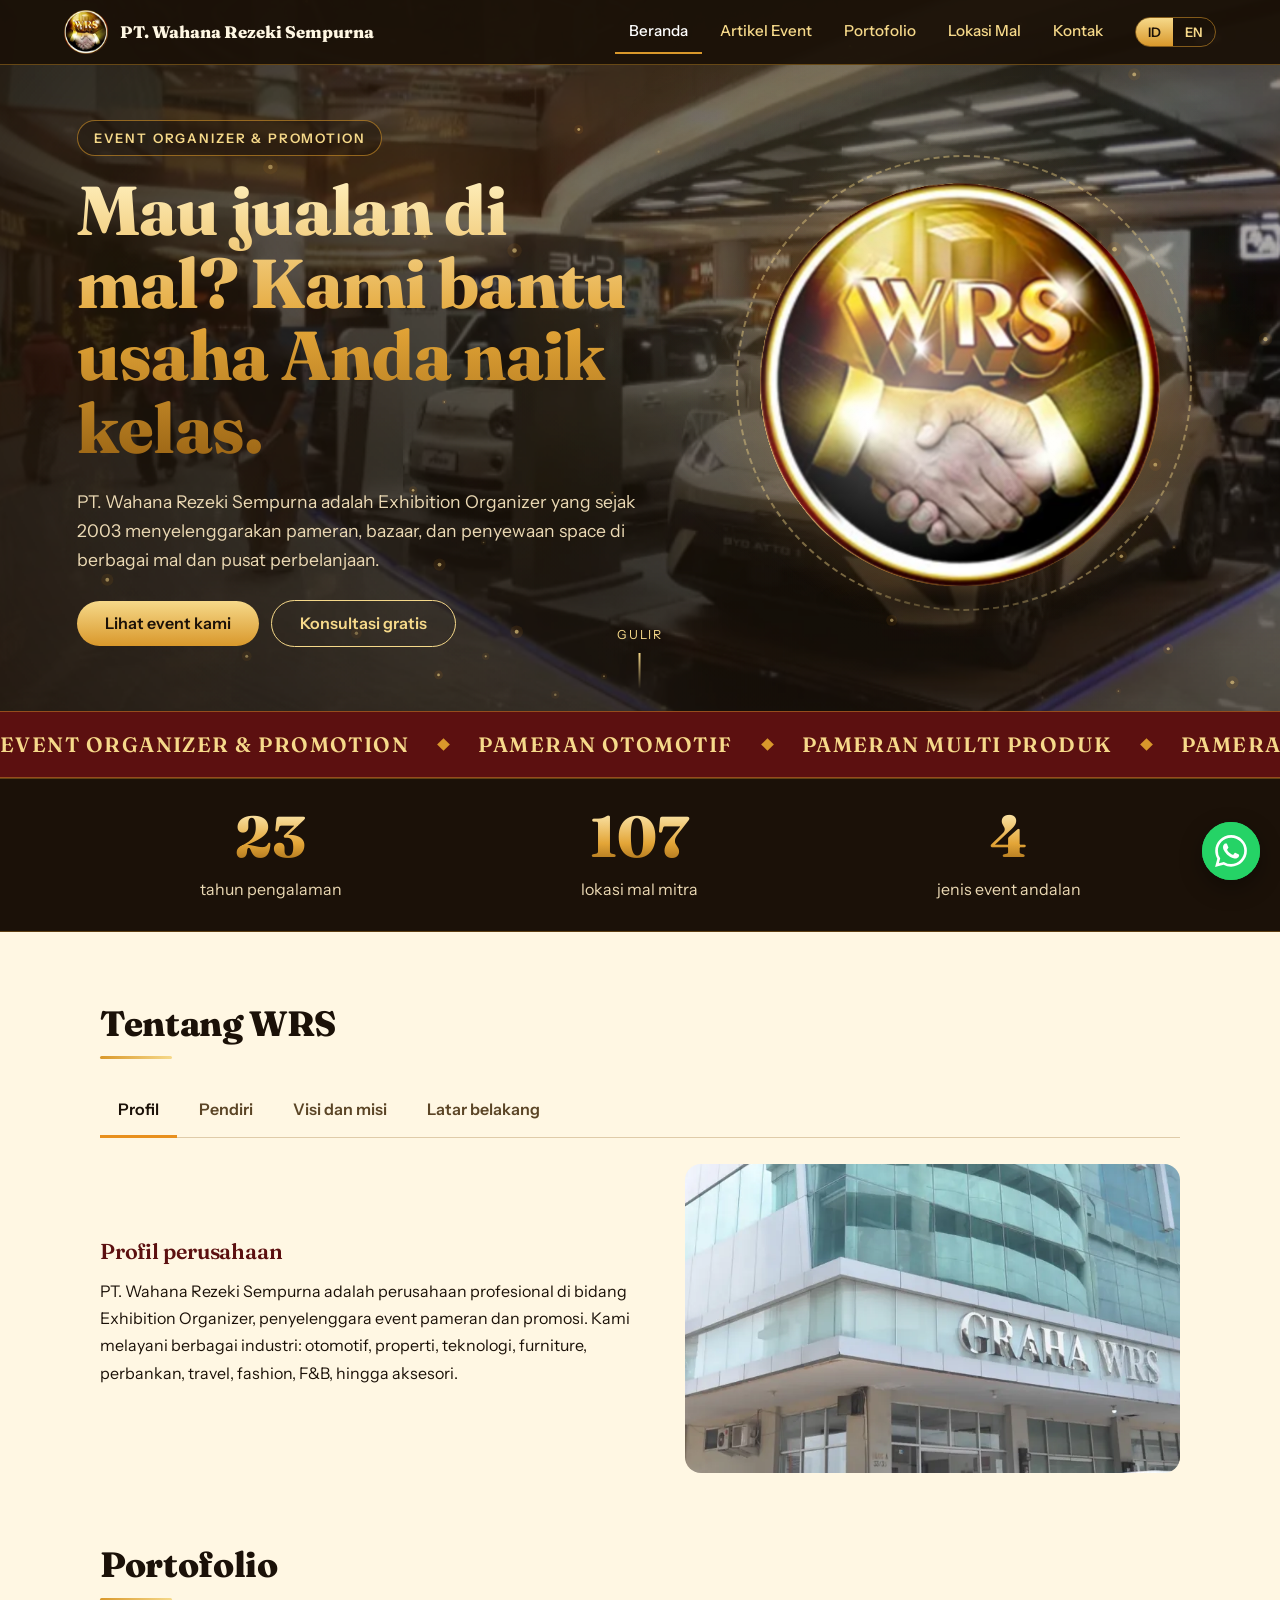
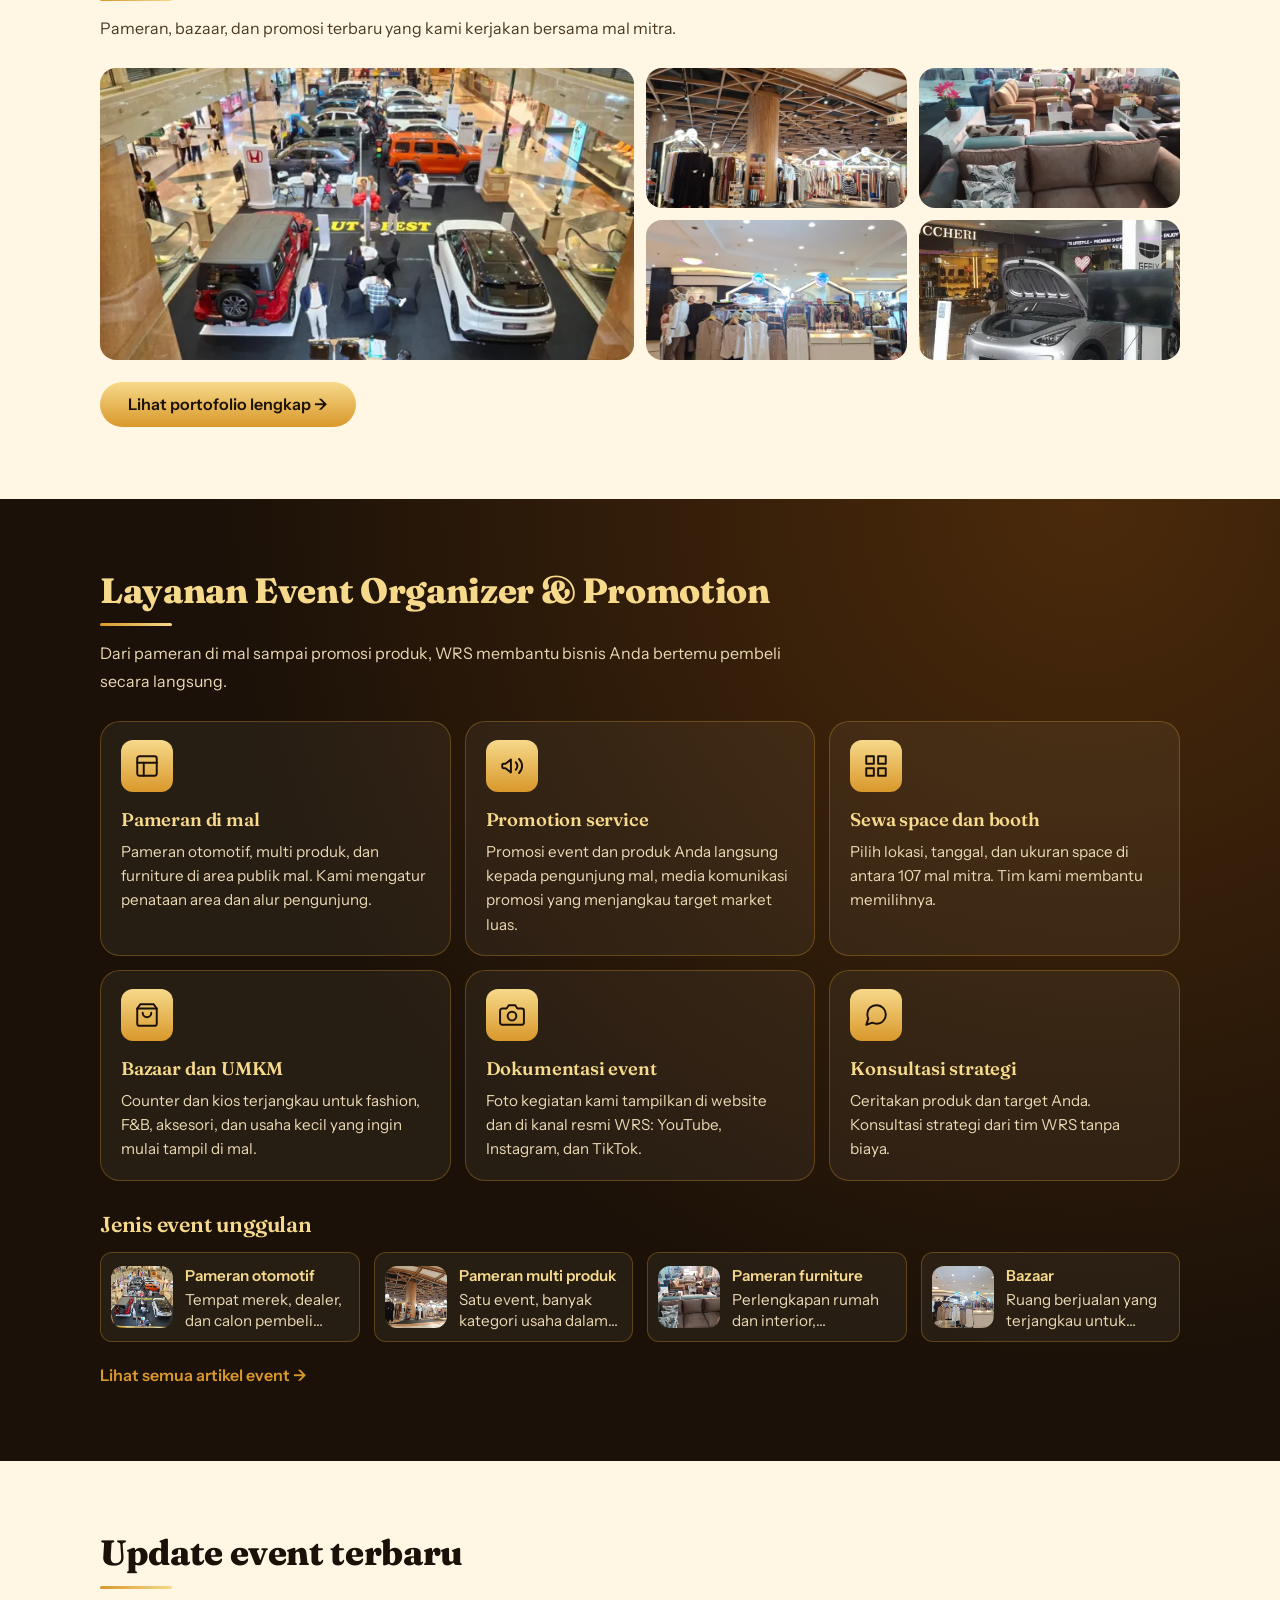
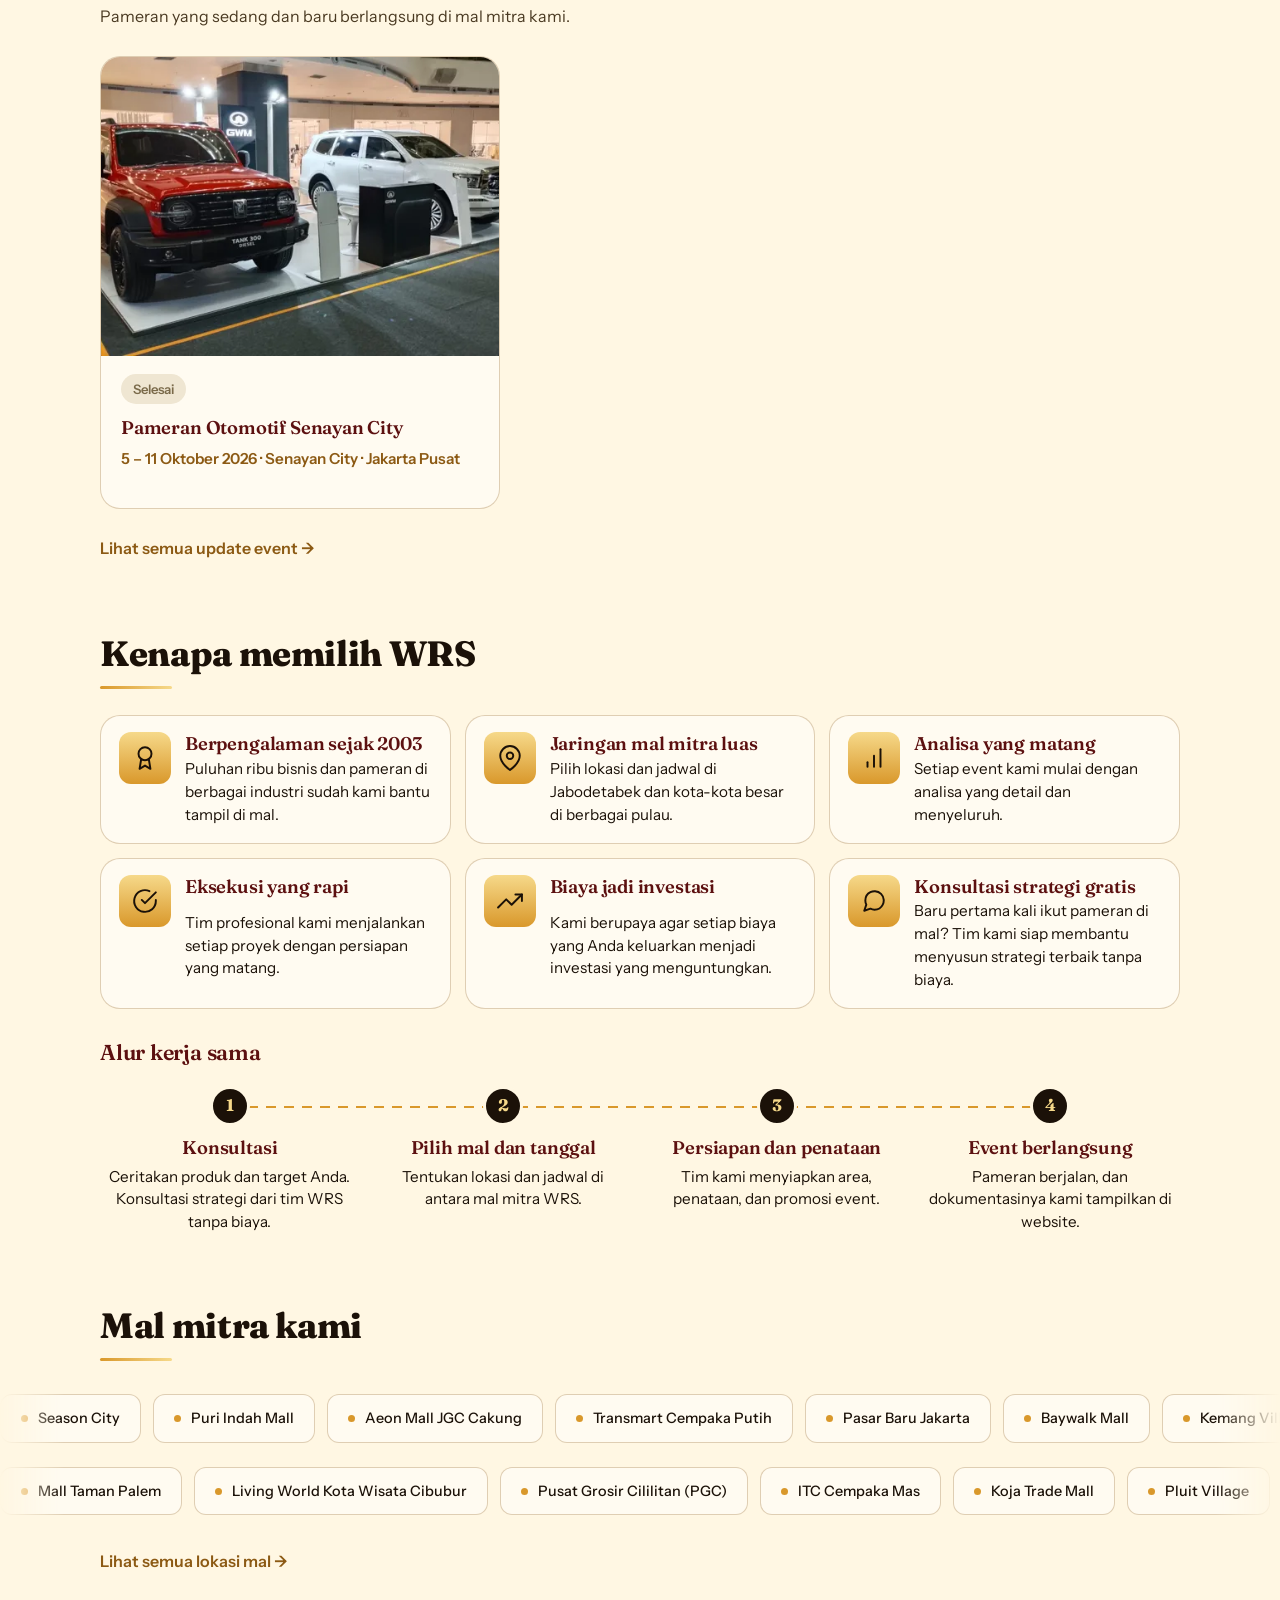
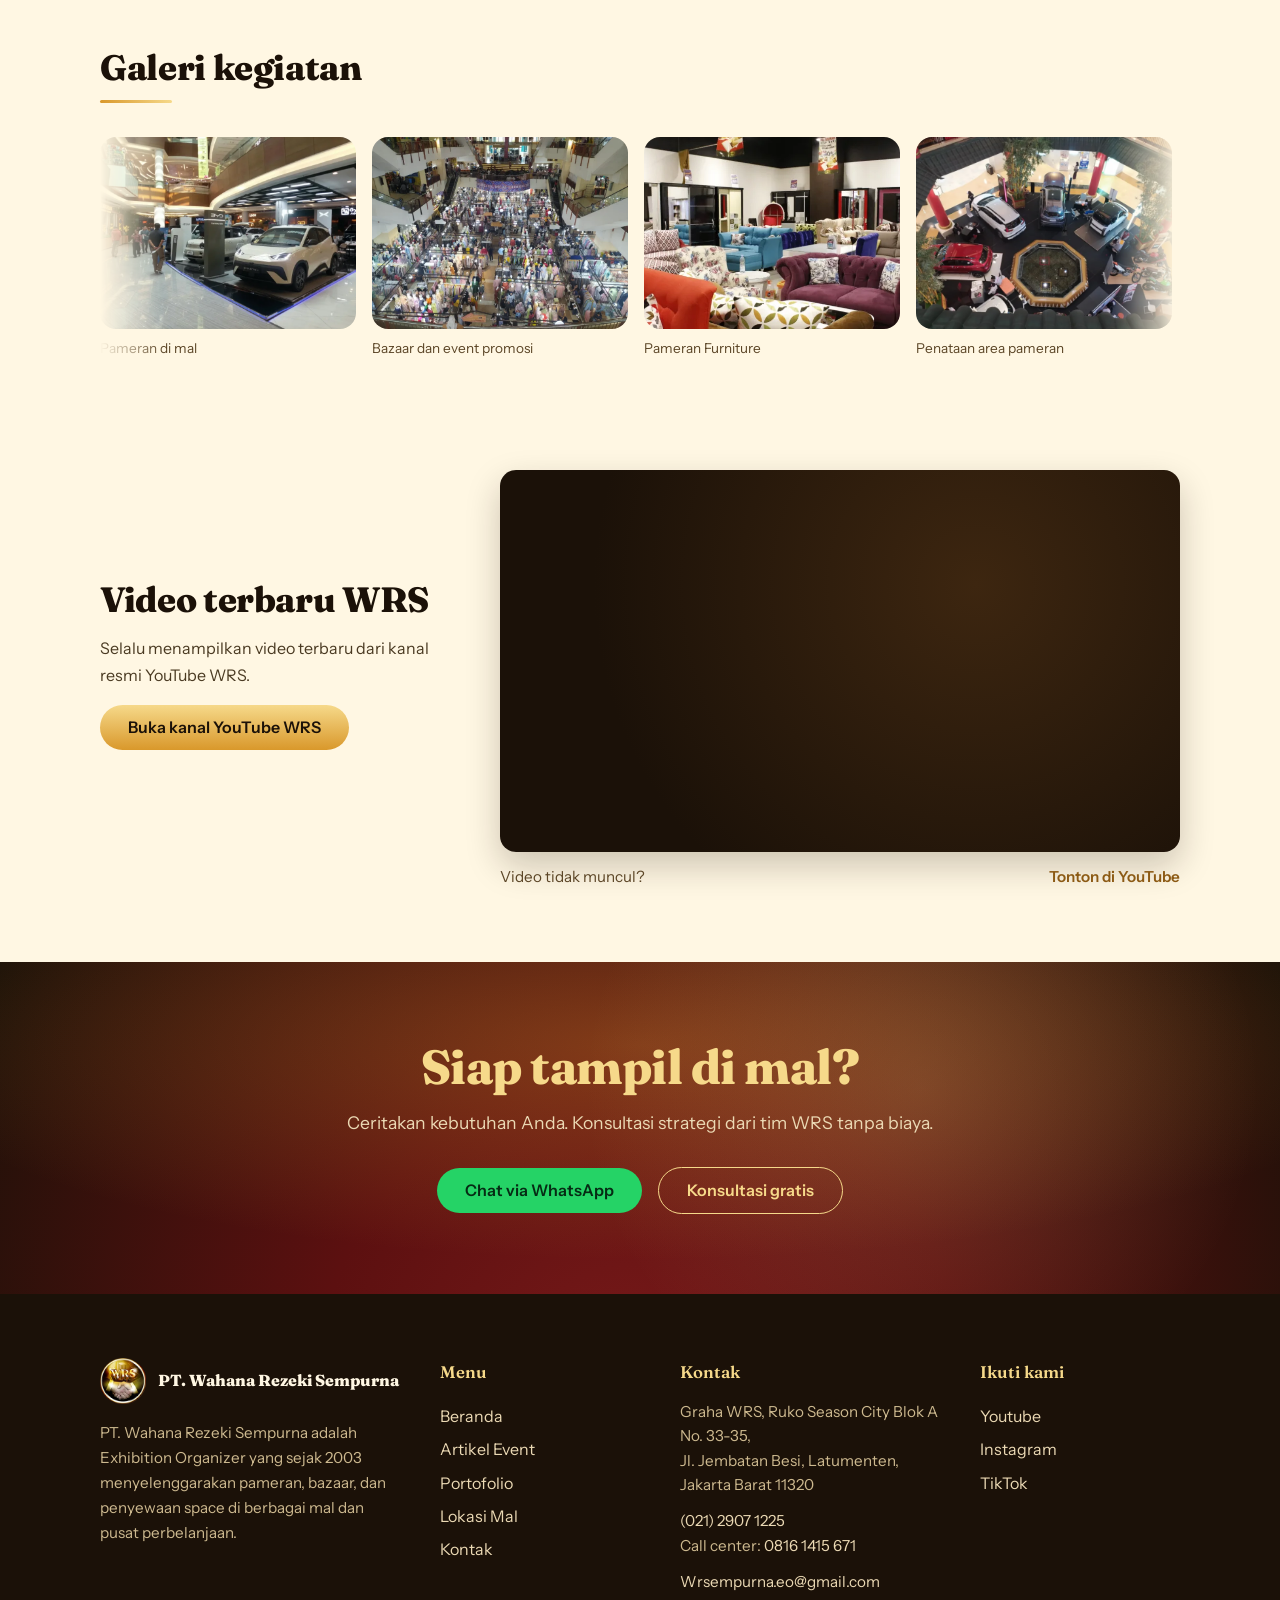
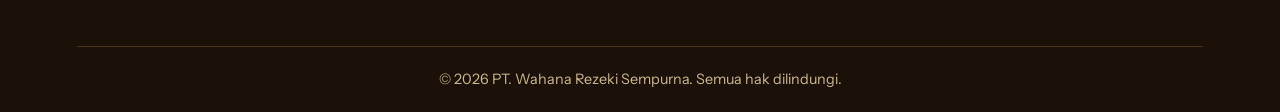
==== docs/index.html @ 0294dc77 "gabung dengan update terbaru dari GitHub" ====
<!DOCTYPE html>
<html lang="id">
<head>
<meta charset="utf-8">
<meta name="viewport" content="width=device-width, initial-scale=1">
<title>PT. Wahana Rezeki Sempurna</title>
<meta name="description" content="PT. Wahana Rezeki Sempurna adalah Exhibition Organizer yang sejak 2003 menyelenggarakan pameran, bazaar, dan penyewaan space di berbagai mal dan pusat perbelanjaan.">
<meta property="og:type" content="website"><meta property="og:title" content="PT. Wahana Rezeki Sempurna"><meta property="og:description" content="PT. Wahana Rezeki Sempurna adalah Exhibition Organizer yang sejak 2003 menyelenggarakan pameran, bazaar, dan penyewaan space di berbagai mal dan pusat perbelanjaan.">
<script>document.documentElement.classList.add("js")</script>
<link rel="icon" type="image/png" href="images/favicon.png">
<link rel="apple-touch-icon" href="images/favicon.png">
<link rel="preconnect" href="https://fonts.googleapis.com">
<link rel="preconnect" href="https://fonts.gstatic.com" crossorigin>
<link rel="stylesheet" href="https://fonts.googleapis.com/css2?family=Fraunces:opsz,wght@9..144,600;9..144,800&family=Instrument+Sans:wght@400;500;600&display=swap">
<link rel="stylesheet" href="assets/style.css?v=b401638e">
<script type="application/ld+json">{"@context": "https://schema.org", "@type": "Organization", "name": "PT. Wahana Rezeki Sempurna", "foundingDate": "2003", "description": "PT. Wahana Rezeki Sempurna adalah Exhibition Organizer yang sejak 2003 menyelenggarakan pameran, bazaar, dan penyewaan space di berbagai mal dan pusat perbelanjaan.", "inLanguage": "id", "email": "Wrsempurna.eo@gmail.com", "telephone": "(021) 2907 1225", "address": {"@type": "PostalAddress", "streetAddress": "Graha WRS, Ruko Season City Blok A No. 33-35, Jl. Jembatan Besi, Latumenten, Jakarta Barat 11320", "addressCountry": "ID"}, "sameAs": ["https://www.youtube.com/@wrseo3919", "https://www.instagram.com/eo.wrs.id", "https://www.tiktok.com/@wrs.eo"], "makesOffer": [{"@type": "Offer", "itemOffered": {"@type": "Service", "name": "Pameran di mal"}}, {"@type": "Offer", "itemOffered": {"@type": "Service", "name": "Promotion service"}}, {"@type": "Offer", "itemOffered": {"@type": "Service", "name": "Sewa space dan booth"}}, {"@type": "Offer", "itemOffered": {"@type": "Service", "name": "Bazaar dan UMKM"}}, {"@type": "Offer", "itemOffered": {"@type": "Service", "name": "Dokumentasi event"}}, {"@type": "Offer", "itemOffered": {"@type": "Service", "name": "Konsultasi strategi"}}]}</script>
</head>
<body data-t="{&quot;lb_tutup&quot;: &quot;Tutup&quot;, &quot;lb_sebelum&quot;: &quot;Foto sebelumnya&quot;, &quot;lb_sesudah&quot;: &quot;Foto berikutnya&quot;, &quot;lb_label&quot;: &quot;Tampilan foto&quot;, &quot;jumlah&quot;: &quot;{total} lokasi&quot;, &quot;jumlah_saring&quot;: &quot;{n} dari {total} lokasi&quot;, &quot;wa_awal&quot;: &quot;Halo WRS, saya &quot;, &quot;wa_dari&quot;: &quot; dari &quot;, &quot;wa_butuh&quot;: &quot;Kebutuhan: &quot;, &quot;st_akan&quot;: &quot;Akan datang&quot;, &quot;st_jalan&quot;: &quot;Sedang berlangsung&quot;, &quot;st_selesai&quot;: &quot;Selesai&quot;, &quot;foto_lihat&quot;: &quot;Lihat semua foto ({n})&quot;, &quot;foto_tutup&quot;: &quot;Tampilkan lebih sedikit&quot;, &quot;disalin&quot;: &quot;Tersalin&quot;, &quot;mengirim&quot;: &quot;Membuka WhatsApp...&quot;, &quot;wa_manual&quot;: &quot;WhatsApp tidak terbuka? Klik di sini.&quot;, &quot;n_mal&quot;: &quot;{n} mal&quot;, &quot;peta_gagal&quot;: &quot;Peta tidak dapat dimuat. Gunakan daftar mal di bawah.&quot;}">
<div class="progres" aria-hidden="true"></div>
<div class="nav"><a class="brand" href="index.html"><img src="images/logo-512.png" alt="Logo PT. Wahana Rezeki Sempurna"><span>PT. Wahana Rezeki Sempurna</span></a><nav class="links" id="menu-utama"><a href="index.html" class="on">Beranda</a><a href="event.html">Artikel Event</a><a href="portofolio.html">Portofolio</a><a href="lokasi.html">Lokasi Mal</a><a href="kontak.html">Kontak</a></nav><div class="lang" role="group" aria-label="Bahasa"><a href="index.html" lang="id" hreflang="id" title="Bahasa Indonesia" class="on" aria-current="true">ID</a><a href="en/index.html" lang="en" hreflang="en" title="English">EN</a></div><button class="burger" type="button" aria-label="Buka menu" aria-expanded="false" aria-controls="menu-utama"><span></span><span></span><span></span></button></div>
<main class="p-home">
<style>@keyframes herogeser{0%{opacity:0;transform:scale(1)}5%{opacity:1}20.00%{opacity:1}25.00%{opacity:0;transform:scale(1.1)}100%{opacity:0;transform:scale(1.1)}}</style>
<div class="hero hero-foto" data-partikel><span class="hero-bg" aria-hidden="true" style="--total:35s"><i style="background-image:url('images/home-1-1600.webp');animation-delay:0s"></i><i style="background-image:url('images/home-2-1600.webp');animation-delay:7s"></i><i style="background-image:url('images/home-3-1600.webp');animation-delay:14s"></i><i style="background-image:url('images/home-4-1600.webp');animation-delay:21s"></i><i style="background-image:url('images/home-5-1600.webp');animation-delay:28s"></i></span><div>
<span class="eyebrow">Event Organizer &amp; Promotion</span>
<h1>Mau jualan di mal? Kami bantu usaha Anda naik kelas.</h1>
<p>PT. Wahana Rezeki Sempurna adalah Exhibition Organizer yang sejak 2003 menyelenggarakan pameran, bazaar, dan penyewaan space di berbagai mal dan pusat perbelanjaan.</p>
<a class="btn gold" href="event.html">Lihat event kami</a><a class="btn line" href="kontak.html">Konsultasi gratis</a>
</div><div class="koin-wrap"><div class="koin"><span class="koin-cahaya"></span><span class="koin-cincin"></span><div class="koin-badan"><i style="--z:-8px"></i><i style="--z:-7px"></i><i style="--z:-6px"></i><i style="--z:-5px"></i><i style="--z:-4px"></i><i style="--z:-3px"></i><i style="--z:-2px"></i><i style="--z:-1px"></i><i style="--z:0px"></i><i style="--z:1px"></i><i style="--z:2px"></i><i style="--z:3px"></i><i style="--z:4px"></i><i style="--z:5px"></i><i style="--z:6px"></i><i style="--z:7px"></i><i style="--z:8px"></i><img class="koin-belakang" src="images/logo-512.png" alt=""><img class="koin-muka" src="images/logo-512.png" alt="Logo PT. Wahana Rezeki Sempurna"><span class="koin-kilau"></span></div><span class="koin-bayangan"></span></div></div>
<a class="scroll-cue" href="#stat"><span>Gulir</span><i></i></a></div>

<div class="ticker" aria-hidden="true"><div class="run" style="--dur:64s"><div class="run-track"><div class="run-set"><span class="tk">Event Organizer &amp; Promotion</span><span class="tk">Pameran otomotif</span><span class="tk">Pameran multi produk</span><span class="tk">Pameran furniture</span><span class="tk">Bazaar</span><span class="tk">Sejak 2003</span><span class="tk">107 mal mitra</span><span class="tk">Konsultasi strategi gratis</span><span class="tk">Event Organizer &amp; Promotion</span><span class="tk">Pameran otomotif</span><span class="tk">Pameran multi produk</span><span class="tk">Pameran furniture</span><span class="tk">Bazaar</span><span class="tk">Sejak 2003</span><span class="tk">107 mal mitra</span><span class="tk">Konsultasi strategi gratis</span></div><div class="run-set"><span class="tk">Event Organizer &amp; Promotion</span><span class="tk">Pameran otomotif</span><span class="tk">Pameran multi produk</span><span class="tk">Pameran furniture</span><span class="tk">Bazaar</span><span class="tk">Sejak 2003</span><span class="tk">107 mal mitra</span><span class="tk">Konsultasi strategi gratis</span><span class="tk">Event Organizer &amp; Promotion</span><span class="tk">Pameran otomotif</span><span class="tk">Pameran multi produk</span><span class="tk">Pameran furniture</span><span class="tk">Bazaar</span><span class="tk">Sejak 2003</span><span class="tk">107 mal mitra</span><span class="tk">Konsultasi strategi gratis</span></div></div></div></div>

<section class="stats" id="stat"><div class="inner"><div class="stat"><b data-n="23" data-akhiran="">23</b><span>tahun pengalaman</span></div><div class="stat"><b data-n="107" data-akhiran="">107</b><span>lokasi mal mitra</span></div><div class="stat"><b data-n="4" data-akhiran="">4</b><span>jenis event andalan</span></div></div></section>

<section class="sec tentang" id="tentang"><div class="inner"><h2>Tentang WRS</h2><div class="tabs-ui"><div class="tab-nav" role="tablist"><button class="tab-btn on" type="button" role="tab" id="tb-tentang-profil" aria-controls="tp-tentang-profil" aria-selected="true" tabindex="0">Profil</button><button class="tab-btn" type="button" role="tab" id="tb-tentang-pendiri" aria-controls="tp-tentang-pendiri" aria-selected="false" tabindex="-1">Pendiri</button><button class="tab-btn" type="button" role="tab" id="tb-tentang-visimisi" aria-controls="tp-tentang-visimisi" aria-selected="false" tabindex="-1">Visi dan misi</button><button class="tab-btn" type="button" role="tab" id="tb-tentang-latar" aria-controls="tp-tentang-latar" aria-selected="false" tabindex="-1">Latar belakang</button></div><div class="tab-panel on" role="tabpanel" id="tp-tentang-profil" aria-labelledby="tb-tentang-profil"><div class="t-profil"><div class="split-teks"><h3>Profil perusahaan</h3><p>PT. Wahana Rezeki Sempurna adalah perusahaan profesional di bidang Exhibition Organizer, penyelenggara event pameran dan promosi. Kami melayani berbagai industri: otomotif, properti, teknologi, furniture, perbankan, travel, fashion, F&amp;B, hingga aksesori.</p></div><img class="foto-about" src="images/profil.webp" alt="Profil perusahaan" loading="lazy"></div></div><div class="tab-panel" role="tabpanel" id="tp-tentang-pendiri" aria-labelledby="tb-tentang-pendiri"><div class="t-pendiri"><img class="potret" src="images/pendiri.webp" alt="Rizal Mulyana, S.E., M.B.A." loading="lazy"><div><h3>Rizal Mulyana, S.E., M.B.A.</h3><p class="jab">Direktur Utama</p><p>PT. Wahana Rezeki Sempurna atau yang biasa disingkat dengan PT. WRS dipimpin oleh Rizal Mulyana, S.E., M.B.A. sebagai Direktur Utama. Dengan pengalaman yang banyak, dibawah kepemimpinan Rizal Mulyana, PT. Wahana Rezeki Sempurna mampu bertahan dan terus mengembangkan usaha Event Organizer yang mewadahi banyak usaha UMKM. Rizal Mulyana mulai menekuni dunia bisnis ini sejak tahun 2000 an yang dimulai dari sewa menyewa ruang usaha untuk UMKM di ITC Mangga Dua.</p></div></div></div><div class="tab-panel" role="tabpanel" id="tp-tentang-visimisi" aria-labelledby="tb-tentang-visimisi"><div class="t-vm"><h3 class="vm-sub">Visi</h3><div class="vm-grid"><div class="vm-kartu"><h3>Worth it</h3><p>Memberikan event pameran yang berharga dan bermanfaat bagi mitra kami.</p></div><div class="vm-kartu"><h3>Reliable</h3><p>Mitra yang terpercaya dan dapat diandalkan.</p></div><div class="vm-kartu"><h3>Service</h3><p>Kami berupaya memberikan pelayanan yang terbaik.</p></div></div><h3 class="vm-sub">Misi</h3><ul class="misi"><li>Memberikan pelayanan jasa profesional demi tercapainya kesuksesan di setiap penyelenggaraan kegiatan Exhibition / pameran serta promotion service sehingga memberikan pencapaian hasil yang luar biasa bagi mitra kami.</li><li>Ikut membantu berpartisipasi meramaikan mall / gedung yang kami kelola sehingga meningkatkan penjualan, karena pameran adalah media komunikasi promosi yang efektif selain mampu menjangkau target market yang luas, dapat juga memberikan pesan komersial yang diinginkan.</li></ul></div></div><div class="tab-panel" role="tabpanel" id="tp-tentang-latar" aria-labelledby="tb-tentang-latar"><div class="t-latar"><h3>Latar Belakang Perusahaan</h3><div class="latar-teks"><p>PT Wahana Rezeki Sempurna, atau WRS, didirikan pada sekitar 2003 dan bergerak di bidang Exhibition Organizer dan jasa penyelenggaraan pameran/promosi. Namun, akar bisnisnya berawal dari aktivitas yang lebih sederhana, yaitu menyediakan dan menyewakan ruang usaha bagi para pelaku UMKM.</p><p>Rizal Mulyana, S.E., M.B.A., yang kemudian menjadi Direktur Utama WRS, mulai menekuni bisnis sejak awal 2000-an. Salah satu langkah awalnya adalah mengelola penyewaan ruang usaha bagi UMKM di ITC Mangga Dua, Jakarta. Dari kegiatan tersebut, ia melihat adanya kebutuhan besar dari pedagang kecil terhadap ruang usaha yang strategis di pusat-pusat perbelanjaan.</p></div></div></div></div></div></section>


<section class="sec porto-cuplik" id="portofolio"><div class="inner">
<h2>Portofolio</h2>
<p class="sub">Pameran, bazaar, dan promosi terbaru yang kami kerjakan bersama mal mitra.</p>
<div class="pf-grid" id="pf-grid-home"><figure class="pf-item" data-kat="otomotif"><img class="pf-img" src="images/otomotif-1-640.webp" data-besar="images/otomotif-1.webp" data-grup="pf-home" alt="Pameran otomotif" loading="lazy"><figcaption><span class="pf-tag">Otomotif</span><span>Pameran otomotif</span></figcaption></figure><figure class="pf-item" data-kat="multiproduk"><img class="pf-img" src="images/multiproduk-1-640.webp" data-besar="images/multiproduk-1.webp" data-grup="pf-home" alt="Pameran multi produk" loading="lazy"><figcaption><span class="pf-tag">Multi produk</span><span>Pameran multi produk</span></figcaption></figure><figure class="pf-item" data-kat="furniture"><img class="pf-img" src="images/furniture-1-640.webp" data-besar="images/furniture-1.webp" data-grup="pf-home" alt="Pameran furniture" loading="lazy"><figcaption><span class="pf-tag">Furniture</span><span>Pameran furniture</span></figcaption></figure><figure class="pf-item" data-kat="bazaar"><img class="pf-img" src="images/bazaar-1-640.webp" data-besar="images/bazaar-1.webp" data-grup="pf-home" alt="Bazaar" loading="lazy"><figcaption><span class="pf-tag">Bazaar</span><span>Bazaar</span></figcaption></figure><figure class="pf-item" data-kat="otomotif"><img class="pf-img" src="images/otomotif-2-640.webp" data-besar="images/otomotif-2.webp" data-grup="pf-home" alt="Pameran otomotif" loading="lazy"><figcaption><span class="pf-tag">Otomotif</span><span>Pameran otomotif</span></figcaption></figure></div>
<a class="btn gold porto-tombol" href="portofolio.html">Lihat portofolio lengkap →</a>
</div></section>



<section class="sec layanan lay-ringkas"><div class="inner">
<h2>Layanan Event Organizer &amp; Promotion</h2>
<p class="sub">Dari pameran di mal sampai promosi produk, WRS membantu bisnis Anda bertemu pembeli secara langsung.</p>
<div class="lay"><div class="lay-kartu"><span class="ikon"><svg viewBox="0 0 24 24" aria-hidden="true"><rect x="3" y="3" width="18" height="18" rx="2"/><line x1="3" y1="9" x2="21" y2="9"/><line x1="9" y1="21" x2="9" y2="9"/></svg></span><h3>Pameran di mal</h3><p>Pameran otomotif, multi produk, dan furniture di area publik mal. Kami mengatur penataan area dan alur pengunjung.</p></div><div class="lay-kartu"><span class="ikon"><svg viewBox="0 0 24 24" aria-hidden="true"><path d="M3 11v2a1 1 0 0 0 1 1h2l5 4V6L6 10H4a1 1 0 0 0-1 1z"/><path d="M15.5 8.5a5 5 0 0 1 0 7"/><path d="M18.5 5.5a9 9 0 0 1 0 13"/></svg></span><h3>Promotion service</h3><p>Promosi event dan produk Anda langsung kepada pengunjung mal, media komunikasi promosi yang menjangkau target market luas.</p></div><div class="lay-kartu"><span class="ikon"><svg viewBox="0 0 24 24" aria-hidden="true"><rect x="3" y="3" width="7" height="7"/><rect x="14" y="3" width="7" height="7"/><rect x="14" y="14" width="7" height="7"/><rect x="3" y="14" width="7" height="7"/></svg></span><h3>Sewa space dan booth</h3><p>Pilih lokasi, tanggal, dan ukuran space di antara 107 mal mitra. Tim kami membantu memilihnya.</p></div><div class="lay-kartu"><span class="ikon"><svg viewBox="0 0 24 24" aria-hidden="true"><path d="M6 2 3 6v14a2 2 0 0 0 2 2h14a2 2 0 0 0 2-2V6l-3-4z"/><line x1="3" y1="6" x2="21" y2="6"/><path d="M16 10a4 4 0 0 1-8 0"/></svg></span><h3>Bazaar dan UMKM</h3><p>Counter dan kios terjangkau untuk fashion, F&amp;B, aksesori, dan usaha kecil yang ingin mulai tampil di mal.</p></div><div class="lay-kartu"><span class="ikon"><svg viewBox="0 0 24 24" aria-hidden="true"><path d="M23 19a2 2 0 0 1-2 2H3a2 2 0 0 1-2-2V8a2 2 0 0 1 2-2h4l2-3h6l2 3h4a2 2 0 0 1 2 2z"/><circle cx="12" cy="13" r="4"/></svg></span><h3>Dokumentasi event</h3><p>Foto kegiatan kami tampilkan di website dan di kanal resmi WRS: YouTube, Instagram, dan TikTok.</p></div><div class="lay-kartu"><span class="ikon"><svg viewBox="0 0 24 24" aria-hidden="true"><path d="M21 11.5a8.4 8.4 0 0 1-.9 3.8 8.5 8.5 0 0 1-7.6 4.7 8.4 8.4 0 0 1-3.8-.9L3 21l1.9-5.7a8.4 8.4 0 0 1-.9-3.8 8.5 8.5 0 0 1 4.7-7.6 8.4 8.4 0 0 1 3.8-.9h.5a8.5 8.5 0 0 1 8 8z"/></svg></span><h3>Konsultasi strategi</h3><p>Ceritakan produk dan target Anda. Konsultasi strategi dari tim WRS tanpa biaya.</p></div></div>
<h3 class="lay-jenis">Jenis event unggulan</h3>
<div class="jenis-mini-grid"><a class="jenis-mini" href="event.html#pameran-otomotif"><img src="images/otomotif-1-640.webp" alt="" loading="lazy"><span><b>Pameran otomotif</b><i>Tempat merek, dealer, dan calon pembeli bertemu langsung di area publik mal.</i></span></a><a class="jenis-mini" href="event.html#pameran-multi-produk"><img src="images/multiproduk-1-640.webp" alt="" loading="lazy"><span><b>Pameran multi produk</b><i>Satu event, banyak kategori usaha dalam satu area pameran.</i></span></a><a class="jenis-mini" href="event.html#pameran-furniture"><img src="images/furniture-1-640.webp" alt="" loading="lazy"><span><b>Pameran furniture</b><i>Perlengkapan rumah dan interior, dipamerkan langsung kepada calon pembeli.</i></span></a><a class="jenis-mini" href="event.html#bazaar"><img src="images/bazaar-1-640.webp" alt="" loading="lazy"><span><b>Bazaar</b><i>Ruang berjualan yang terjangkau untuk fashion, F&amp;B, aksesori, dan usaha kecil.</i></span></a></div>
<a class="lihat-semua" href="event.html">Lihat semua artikel event →</a>
</div></section>



<section class="sec"><div class="inner">
<h2>Update event terbaru</h2>
<p class="sub">Pameran yang sedang dan baru berlangsung di mal mitra kami.</p>
<div class="upd-mini-grid" data-n="1"><a class="upd-mini" href="event.html#update-2026-10-05-margo-city" data-mulai="2026-10-05" data-selesai="2026-10-11"><img class="upd-mini-foto" src="images/u-2026-10-05-margo-city-01-k.webp" alt="Pameran Otomotif Senayan City" loading="lazy"><span class="upd-mini-isi"><span class="badge st-selesai">Selesai</span><h3>Pameran Otomotif Senayan City</h3><p class="upd-mini-meta">5 – 11 Oktober 2026 · Senayan City · Jakarta Pusat</p></span></a></div>
<a class="lihat-semua" href="event.html">Lihat semua update event →</a>
</div></section>



<section class="sec kenapa"><div class="inner">
<h2>Kenapa memilih WRS</h2>
<div class="alasan"><div class="alasan-kartu"><span class="ikon"><svg viewBox="0 0 24 24" aria-hidden="true"><circle cx="12" cy="8" r="6"/><path d="M15.5 12.9 17 22l-5-3-5 3 1.5-9.1"/></svg></span><h3>Berpengalaman sejak 2003</h3><p>Puluhan ribu bisnis dan pameran di berbagai industri sudah kami bantu tampil di mal.</p></div><div class="alasan-kartu"><span class="ikon"><svg viewBox="0 0 24 24" aria-hidden="true"><path d="M21 10c0 7-9 13-9 13s-9-6-9-13a9 9 0 0 1 18 0z"/><circle cx="12" cy="10" r="3"/></svg></span><h3>Jaringan mal mitra luas</h3><p>Pilih lokasi dan jadwal di Jabodetabek dan kota-kota besar di berbagai pulau.</p></div><div class="alasan-kartu"><span class="ikon"><svg viewBox="0 0 24 24" aria-hidden="true"><line x1="12" y1="20" x2="12" y2="10"/><line x1="18" y1="20" x2="18" y2="4"/><line x1="6" y1="20" x2="6" y2="16"/></svg></span><h3>Analisa yang matang</h3><p>Setiap event kami mulai dengan analisa yang detail dan menyeluruh.</p></div><div class="alasan-kartu"><span class="ikon"><svg viewBox="0 0 24 24" aria-hidden="true"><path d="M22 11.1V12a10 10 0 1 1-5.9-9.1"/><polyline points="22 4 12 14 9 11"/></svg></span><h3>Eksekusi yang rapi</h3><p>Tim profesional kami menjalankan setiap proyek dengan persiapan yang matang.</p></div><div class="alasan-kartu"><span class="ikon"><svg viewBox="0 0 24 24" aria-hidden="true"><polyline points="23 6 13.5 15.5 8.5 10.5 1 18"/><polyline points="17 6 23 6 23 12"/></svg></span><h3>Biaya jadi investasi</h3><p>Kami berupaya agar setiap biaya yang Anda keluarkan menjadi investasi yang menguntungkan.</p></div><div class="alasan-kartu"><span class="ikon"><svg viewBox="0 0 24 24" aria-hidden="true"><path d="M21 11.5a8.4 8.4 0 0 1-.9 3.8 8.5 8.5 0 0 1-7.6 4.7 8.4 8.4 0 0 1-3.8-.9L3 21l1.9-5.7a8.4 8.4 0 0 1-.9-3.8 8.5 8.5 0 0 1 4.7-7.6 8.4 8.4 0 0 1 3.8-.9h.5a8.5 8.5 0 0 1 8 8z"/></svg></span><h3>Konsultasi strategi gratis</h3><p>Baru pertama kali ikut pameran di mal? Tim kami siap membantu menyusun strategi terbaik tanpa biaya.</p></div></div>
<h3 class="alur-judul">Alur kerja sama</h3>
<div class="alur"><div class="langkah"><b>1</b><h3>Konsultasi</h3><p>Ceritakan produk dan target Anda. Konsultasi strategi dari tim WRS tanpa biaya.</p></div><div class="langkah"><b>2</b><h3>Pilih mal dan tanggal</h3><p>Tentukan lokasi dan jadwal di antara mal mitra WRS.</p></div><div class="langkah"><b>3</b><h3>Persiapan dan penataan</h3><p>Tim kami menyiapkan area, penataan, dan promosi event.</p></div><div class="langkah"><b>4</b><h3>Event berlangsung</h3><p>Pameran berjalan, dan dokumentasinya kami tampilkan di website.</p></div></div>
</div></section>



<section class="sec mitra" style="padding-top:0"><div class="inner">
<h2>Mal mitra kami</h2>
</div>
<div class="run" style="--dur:63s" aria-hidden="true"><div class="run-track"><div class="run-set"><span class="mitra-chip">Season City</span><span class="mitra-chip">Puri Indah Mall</span><span class="mitra-chip">Aeon Mall JGC Cakung</span><span class="mitra-chip">Transmart Cempaka Putih</span><span class="mitra-chip">Pasar Baru Jakarta</span><span class="mitra-chip">Baywalk Mall</span><span class="mitra-chip">Kemang Village</span><span class="mitra-chip">Mall Ambassador</span><span class="mitra-chip">Bekasi Trade Center</span><span class="mitra-chip">Aeon Mall BSD</span><span class="mitra-chip">ITC BSD</span><span class="mitra-chip">Margo City Depok</span><span class="mitra-chip">Aeon Mall Sentul City</span><span class="mitra-chip">Cibinong City Mall</span><span class="mitra-chip">Botanica Bandung</span><span class="mitra-chip">Paskal 23 Mall Bandung</span><span class="mitra-chip">Palembang Icon</span><span class="mitra-chip">TSM Makassar</span><span class="mitra-chip">Central Plaza Lampung</span><span class="mitra-chip">Transmart Pangkal Pinang</span><span class="mitra-chip">Pakuwon City Mall Surabaya</span></div><div class="run-set"><span class="mitra-chip">Season City</span><span class="mitra-chip">Puri Indah Mall</span><span class="mitra-chip">Aeon Mall JGC Cakung</span><span class="mitra-chip">Transmart Cempaka Putih</span><span class="mitra-chip">Pasar Baru Jakarta</span><span class="mitra-chip">Baywalk Mall</span><span class="mitra-chip">Kemang Village</span><span class="mitra-chip">Mall Ambassador</span><span class="mitra-chip">Bekasi Trade Center</span><span class="mitra-chip">Aeon Mall BSD</span><span class="mitra-chip">ITC BSD</span><span class="mitra-chip">Margo City Depok</span><span class="mitra-chip">Aeon Mall Sentul City</span><span class="mitra-chip">Cibinong City Mall</span><span class="mitra-chip">Botanica Bandung</span><span class="mitra-chip">Paskal 23 Mall Bandung</span><span class="mitra-chip">Palembang Icon</span><span class="mitra-chip">TSM Makassar</span><span class="mitra-chip">Central Plaza Lampung</span><span class="mitra-chip">Transmart Pangkal Pinang</span><span class="mitra-chip">Pakuwon City Mall Surabaya</span></div></div></div><div class="run balik" style="--dur:63s" aria-hidden="true"><div class="run-track"><div class="run-set"><span class="mitra-chip">Mall Taman Palem</span><span class="mitra-chip">Living World Kota Wisata Cibubur</span><span class="mitra-chip">Pusat Grosir Cililitan (PGC)</span><span class="mitra-chip">ITC Cempaka Mas</span><span class="mitra-chip">Koja Trade Mall</span><span class="mitra-chip">Pluit Village</span><span class="mitra-chip">Aeon Mall Tanjung Barat</span><span class="mitra-chip">Revo Mall Bekasi</span><span class="mitra-chip">CyberPark Bekasi</span><span class="mitra-chip">Bintaro Plaza</span><span class="mitra-chip">The Park Sawangan</span><span class="mitra-chip">Depok Town Square</span><span class="mitra-chip">Botani Square Bogor</span><span class="mitra-chip">Mall of Serang</span><span class="mitra-chip">Summarecon Mall Bandung</span><span class="mitra-chip">Palembang Square</span><span class="mitra-chip">Palembang Indah Mall</span><span class="mitra-chip">Transmart Kawanua Manado</span><span class="mitra-chip">Transmart Padang</span><span class="mitra-chip">Kaza Mall Surabaya</span><span class="mitra-chip">Unimas District Sidoarjo</span></div><div class="run-set"><span class="mitra-chip">Mall Taman Palem</span><span class="mitra-chip">Living World Kota Wisata Cibubur</span><span class="mitra-chip">Pusat Grosir Cililitan (PGC)</span><span class="mitra-chip">ITC Cempaka Mas</span><span class="mitra-chip">Koja Trade Mall</span><span class="mitra-chip">Pluit Village</span><span class="mitra-chip">Aeon Mall Tanjung Barat</span><span class="mitra-chip">Revo Mall Bekasi</span><span class="mitra-chip">CyberPark Bekasi</span><span class="mitra-chip">Bintaro Plaza</span><span class="mitra-chip">The Park Sawangan</span><span class="mitra-chip">Depok Town Square</span><span class="mitra-chip">Botani Square Bogor</span><span class="mitra-chip">Mall of Serang</span><span class="mitra-chip">Summarecon Mall Bandung</span><span class="mitra-chip">Palembang Square</span><span class="mitra-chip">Palembang Indah Mall</span><span class="mitra-chip">Transmart Kawanua Manado</span><span class="mitra-chip">Transmart Padang</span><span class="mitra-chip">Kaza Mall Surabaya</span><span class="mitra-chip">Unimas District Sidoarjo</span></div></div></div>
<div class="inner"><a class="lihat-semua" href="lokasi.html">Lihat semua lokasi mal →</a></div>
</section>


<section class="sec galeri-kegiatan" style="padding-top:0"><div class="inner">
<h2>Galeri kegiatan</h2>
<div class="marquee" style="--dur:36s">
<div class="track"><div class="set"><figure class="gal"><img class="gal-img" src="images/home-1.webp" alt="Pameran di mal"><figcaption>Pameran di mal</figcaption></figure><figure class="gal"><img class="gal-img" src="images/home-2.webp" alt="Bazaar dan event promosi"><figcaption>Bazaar dan event promosi</figcaption></figure><figure class="gal"><img class="gal-img" src="images/home-3.webp" alt="Pameran Furniture"><figcaption>Pameran Furniture</figcaption></figure><figure class="gal"><img class="gal-img" src="images/home-4.webp" alt="Penataan area pameran"><figcaption>Penataan area pameran</figcaption></figure><figure class="gal"><img class="gal-img" src="images/home-5.webp" alt="Kerja sama dengan mal mitra"><figcaption>Kerja sama dengan mal mitra</figcaption></figure><figure class="gal"><img class="gal-img" src="images/home-6.webp" alt="Pengunjung event"><figcaption>Pengunjung event</figcaption></figure></div><div class="set" aria-hidden="true"><figure class="gal"><img class="gal-img" src="images/home-1.webp" alt="Pameran di mal"><figcaption>Pameran di mal</figcaption></figure><figure class="gal"><img class="gal-img" src="images/home-2.webp" alt="Bazaar dan event promosi"><figcaption>Bazaar dan event promosi</figcaption></figure><figure class="gal"><img class="gal-img" src="images/home-3.webp" alt="Pameran Furniture"><figcaption>Pameran Furniture</figcaption></figure><figure class="gal"><img class="gal-img" src="images/home-4.webp" alt="Penataan area pameran"><figcaption>Penataan area pameran</figcaption></figure><figure class="gal"><img class="gal-img" src="images/home-5.webp" alt="Kerja sama dengan mal mitra"><figcaption>Kerja sama dengan mal mitra</figcaption></figure><figure class="gal"><img class="gal-img" src="images/home-6.webp" alt="Pengunjung event"><figcaption>Pengunjung event</figcaption></figure></div></div>
</div>
</div></section>

<section class="sec video-sec video-ringkas" style="padding-top:0"><div class="inner vid-kolom">
<div class="vid-teks"><h2>Video terbaru WRS</h2><p class="sub">Selalu menampilkan video terbaru dari kanal resmi YouTube WRS.</p><p class="vid-kanal"><a class="btn gold" href="https://www.youtube.com/@wrseo3919" target="_blank" rel="noopener">Buka kanal YouTube WRS</a></p></div>
<div class="vid-isi"><div class="vids solo"><figure class="vid vid-otomatis"><iframe class="vid-frame" src="https://www.youtube-nocookie.com/embed/videoseries?list=UU9suvWOPsqNR4R4yg9ghJiw&rel=0&modestbranding=1&playsinline=1" title="Video terbaru WRS" loading="lazy" allow="autoplay; encrypted-media; picture-in-picture; fullscreen" allowfullscreen referrerpolicy="strict-origin-when-cross-origin"></iframe><figcaption><span>Video tidak muncul?</span><a href="https://www.youtube.com/@wrseo3919" target="_blank" rel="noopener">Tonton di YouTube</a></figcaption></figure></div></div>
</div></section>


<section class="cta" data-partikel><div class="inner">
<h2>Siap tampil di mal?</h2>
<p>Ceritakan kebutuhan Anda. Konsultasi strategi dari tim WRS tanpa biaya.</p>
<div><a class="btn wa" href="https://wa.me/628161415671?text=Halo+WRS%2C+saya+ingin+bertanya+tentang+pameran+atau+sewa+space+di+mal." target="_blank" rel="noopener">Chat via WhatsApp</a><a class="btn line" href="kontak.html">Konsultasi gratis</a></div>
</div></section>

</main>
<footer class="foot-besar"><div class="inner foot-grid">
<div class="foot-merek"><a class="foot-logo" href="index.html"><img src="images/logo-512.png" alt="Logo PT. Wahana Rezeki Sempurna"><span>PT. Wahana Rezeki Sempurna</span></a>
<p>PT. Wahana Rezeki Sempurna adalah Exhibition Organizer yang sejak 2003 menyelenggarakan pameran, bazaar, dan penyewaan space di berbagai mal dan pusat perbelanjaan.</p></div>
<div class="foot-kol"><h4>Menu</h4><a href="index.html">Beranda</a><a href="event.html">Artikel Event</a><a href="portofolio.html">Portofolio</a><a href="lokasi.html">Lokasi Mal</a><a href="kontak.html">Kontak</a></div>
<div class="foot-kol"><h4>Kontak</h4><p>Graha WRS, Ruko Season City Blok A No. 33-35,<br>Jl. Jembatan Besi, Latumenten, Jakarta Barat 11320</p><p><a href="tel:02129071225">(021) 2907 1225</a><br>Call center: <a href="tel:08161415671">0816 1415 671</a></p><p><a href="mailto:Wrsempurna.eo@gmail.com">Wrsempurna.eo@gmail.com</a></p></div>
<div class="foot-kol"><h4>Ikuti kami</h4><a href="https://www.youtube.com/@wrseo3919" target="_blank" rel="noopener">Youtube</a><a href="https://www.instagram.com/eo.wrs.id" target="_blank" rel="noopener">Instagram</a><a href="https://www.tiktok.com/@wrs.eo" target="_blank" rel="noopener">TikTok</a></div>
</div><div class="foot-bawah"><div class="inner"><span>© 2026 PT. Wahana Rezeki Sempurna. Semua hak dilindungi.</span></div></div></footer>
<button class="ke-atas" type="button" aria-label="Kembali ke atas"><svg viewBox="0 0 24 24" aria-hidden="true"><polyline points="18 15 12 9 6 15"/></svg></button>
<a class="wa-float" href="https://wa.me/628161415671?text=Halo+WRS%2C+saya+ingin+bertanya+tentang+pameran+atau+sewa+space+di+mal." target="_blank" rel="noopener" aria-label="Chat WhatsApp"><svg viewBox="0 0 24 24" width="32" height="32" aria-hidden="true"><path d="M17.472 14.382c-.297-.149-1.758-.867-2.03-.967-.273-.099-.471-.148-.67.15-.197.297-.767.966-.94 1.164-.173.199-.347.223-.644.075-.297-.15-1.255-.463-2.39-1.475-.883-.788-1.48-1.761-1.653-2.059-.173-.297-.018-.458.13-.606.134-.133.298-.347.446-.52.149-.174.198-.298.298-.497.099-.198.05-.371-.025-.52-.075-.149-.669-1.612-.916-2.207-.242-.579-.487-.5-.669-.51-.173-.008-.371-.01-.57-.01-.198 0-.52.074-.792.372-.272.297-1.04 1.016-1.04 2.479 0 1.462 1.065 2.875 1.213 3.074.149.198 2.096 3.2 5.077 4.487.709.306 1.262.489 1.694.625.712.227 1.36.195 1.871.118.571-.085 1.758-.719 2.006-1.413.248-.694.248-1.289.173-1.413-.074-.124-.272-.198-.57-.347m-5.421 7.403h-.004a9.87 9.87 0 01-5.031-1.378l-.361-.214-3.741.982.998-3.648-.235-.374a9.86 9.86 0 01-1.51-5.26c.001-5.45 4.436-9.884 9.888-9.884 2.64 0 5.122 1.03 6.988 2.898a9.825 9.825 0 012.893 6.994c-.003 5.45-4.437 9.884-9.885 9.884m8.413-18.297A11.815 11.815 0 0012.05 0C5.495 0 .16 5.335.157 11.892c0 2.096.547 4.142 1.588 5.945L.057 24l6.305-1.654a11.882 11.882 0 005.683 1.448h.005c6.554 0 11.89-5.335 11.893-11.893a11.821 11.821 0 00-3.48-8.413z"/></svg></a>
<script src="assets/app.js?v=d35d9547" defer></script>
</body>
</html>
---- docs/assets/style.css ----
:root{
  /* ===== SISTEM DESAIN (dipakai semua halaman; ubah di sini untuk mengubah seluruh website) ===== */
  --f-judul:'Fraunces',Georgia,'Times New Roman',serif;                      /* font judul */
  --f-isi:'Instrument Sans',system-ui,'Segoe UI',Arial,sans-serif;          /* font isi */
  --t-h2:clamp(1.7rem,2.8vw,2.2rem);   /* judul bagian */
  --t-h2s:1.6rem;                      /* judul artikel / pemisah wilayah */
  --t-h3l:1.35rem;                     /* sub-judul bagian */
  --t-h3:1.15rem;                      /* judul kartu */
  --t-lead:1.1rem; --t-body:1rem; --t-card:.95rem; --t-small:.85rem;
  --sec-y:clamp(48px,6vw,72px);        /* jarak atas/bawah tiap bagian */
  --gap-head:26px;                     /* jarak judul bagian ke isinya */
  --r-sm:12px; --r-md:16px; --r-lg:20px;   /* sudut: tile kecil / foto / kartu */
  --teks-lembut:#4a3a22; --teks-gelap:#EBD9B4;
}
:root{
  --espresso:#1B1108; --maroon:#5C1010; --bronze:#8C5A14;
  --gold:#D9982B; --gold-lt:#F6D98A; --amber:#E8901E; --ivory:#FFF7E3;
}
html{scroll-behavior:smooth}
body{background:var(--ivory);color:var(--espresso);font-family:'Instrument Sans',sans-serif}
h1,h2,h3{font-family:'Fraunces',serif;letter-spacing:-.01em;padding:0}
a:focus-visible,button:focus-visible{outline:3px solid var(--gold-lt);outline-offset:3px}

/* navigasi */
.nav{position:fixed;top:0;left:0;right:0;z-index:999;display:flex;justify-content:space-between;
  align-items:center;padding:10px clamp(16px,5vw,64px);background:rgba(27,17,8,.95);
  border-bottom:1px solid rgba(217,152,43,.4)}
.nav .brand{display:flex;align-items:center;gap:12px;color:var(--ivory);
  font-family:'Fraunces',serif;font-weight:800;font-size:1.05rem}
.nav img{height:44px;width:44px}
.nav .links a{color:var(--gold-lt);text-decoration:none;margin-left:24px;font-size:.95rem;font-weight:500}
.nav .links a:hover{color:#fff}

/* hero */
.hero{display:grid;grid-template-columns:1.25fr 1fr;gap:48px;align-items:center;
  padding:150px clamp(20px,6vw,96px) 100px;
  background:radial-gradient(circle at 78% 45%,#4b2a0b 0%,var(--espresso) 62%)}
.hero h1{margin:0 0 22px;font-weight:800;font-size:clamp(2.4rem,5.4vw,4.4rem);line-height:1.05;
  background:linear-gradient(180deg,#FFF1BF 0%,#E3A537 52%,#9A6414 100%);
  -webkit-background-clip:text;background-clip:text;color:transparent}
.hero p{color:#EBD9B4;font-size:1.1rem;line-height:1.65;max-width:34em;margin:0}
.hero .logo{width:min(100%,400px);justify-self:center;border-radius:50%;
  box-shadow:0 0 0 8px rgba(246,217,138,.12),0 0 100px rgba(232,144,30,.35)}
.btn{display:inline-block;margin:26px 12px 0 0;padding:13px 28px;border-radius:999px;
  font-weight:600;text-decoration:none;transition:transform .15s}
.btn:hover{transform:translateY(-2px)}
.btn.gold{background:linear-gradient(180deg,var(--gold-lt),var(--gold));color:var(--espresso)}
.btn.line{border:1.5px solid var(--gold-lt);color:var(--gold-lt)}

/* seksi umum */
.sec{padding:92px clamp(20px,6vw,96px);scroll-margin-top:64px}
.inner{max-width:1080px;margin:0 auto}
.sec h2{margin:0;font-weight:800;font-size:var(--t-h2);line-height:1.15}
.sec p{line-height:1.7;font-size:var(--t-body);margin:0 0 14px;max-width:38em}
.two{display:grid;grid-template-columns:1fr 1.5fr;gap:56px}
.kosong{padding:26px 0;border-top:1px solid rgba(140,90,20,.4);border-bottom:1px solid rgba(140,90,20,.4)}

/* pita nilai (warna latar logo) */
.band{background:var(--amber);color:var(--espresso)}
.band h2{max-width:14em;margin-bottom:44px}
.vals{display:grid;grid-template-columns:repeat(3,1fr)}
.val{padding:0 28px;border-left:2px solid var(--espresso)}
.val:first-child{padding-left:0;border-left:0}
.val h3{margin:0 0 8px;font-size:1.3rem;font-weight:600}
.val p{margin:0;font-size:1rem}

/* kontak */
.kontak{background:var(--maroon);padding:92px clamp(20px,6vw,96px);scroll-margin-top:64px}
.kontak,.kontak p,.kontak label,.kontak h2{color:var(--ivory)}
.kontak h2{font-weight:800;font-size:var(--t-h2);margin:0 0 18px}
.kontak .ci{margin:0 0 16px;line-height:1.6}
.kontak .ci b{color:var(--gold-lt)}
.kontak .form{border:1px solid rgba(246,217,138,.4);border-radius:16px;padding:24px}
.kontak button{background:linear-gradient(180deg,var(--gold-lt),var(--gold));border:0;font-weight:600}
.kontak button p{color:var(--espresso)}
.foot{background:var(--espresso);color:#CDB98F;text-align:center;padding:26px 16px;font-size:.9rem}
.foto-about{display:block;width:100%;aspect-ratio:16/10;object-fit:cover;margin-top:22px;border-radius:16px;
  box-shadow:0 10px 30px rgba(27,17,8,.18)}
.gal{margin:0}
.gal img{display:block;width:100%;aspect-ratio:4/3;object-fit:cover;border-radius:12px}
.gal figcaption{margin-top:8px;font-size:.9rem;color:#5b4526}
@media (max-width:820px){
.nav .links{display:none}
.hero,.two,.vals{grid-template-columns:1fr}
.hero{padding-top:120px}
.hero .logo{order:-1;width:220px}
.val{padding:18px 0 0;margin-top:18px;border-left:0;border-top:2px solid var(--espresso)}
.val:first-child{border-top:0;margin-top:0;padding-top:0}
}
@media (prefers-reduced-motion:reduce){
html{scroll-behavior:auto}
.btn{transition:none}
}

/* ============ TAMBAHAN: multi halaman (navbar aktif, artikel, lokasi, kontak) ============ */


/* navbar: 4 menu tetap tampil di HP */
.nav .links{display:flex;gap:4px}
.nav .links a{margin-left:0;padding:8px 14px;border-bottom:2px solid transparent}
.nav .links a.on{color:#fff;border-bottom-color:var(--gold)}

/* kepala halaman (selain Home) */
.phead{padding:140px clamp(20px,6vw,96px) 64px;
  background:radial-gradient(circle at 78% 45%,#4b2a0b 0%,var(--espresso) 62%)}
.phead h1{margin:0 0 14px;font-weight:800;font-size:clamp(2rem,4.4vw,3.4rem);line-height:1.1;
  background:linear-gradient(180deg,#FFF1BF 0%,#E3A537 52%,#9A6414 100%);
  -webkit-background-clip:text;background-clip:text;color:transparent}
.phead p{margin:0;max-width:40em;color:#EBD9B4;font-size:1.1rem;line-height:1.65}

/* kotak penanda foto yang belum diunggah */
div.slot{display:flex;align-items:center;justify-content:center;text-align:center;padding:12px;
  background:repeating-linear-gradient(45deg,rgba(140,90,20,.08) 0 12px,rgba(140,90,20,.14) 12px 24px);
  border:1.5px dashed rgba(140,90,20,.6);border-radius:12px;color:var(--bronze);
  font-size:.85rem;font-weight:500;line-height:1.5}

/* home */
.pendiri{display:grid;grid-template-columns:minmax(0,340px) 1fr;gap:56px;align-items:center}
.potret{display:block;width:100%;aspect-ratio:4/5;object-fit:cover;border-radius:16px;
  box-shadow:0 10px 30px rgba(27,17,8,.18)}
.pendiri .jab{color:var(--bronze);font-weight:600;margin-bottom:18px}
.band .visi{max-width:24em;margin:0 0 40px;font-family:'Fraunces',serif;font-weight:600;
  font-size:clamp(1.3rem,2.6vw,1.9rem);line-height:1.35}
.misi{display:grid;grid-template-columns:repeat(2,1fr);gap:22px 40px;margin:0;padding:0;
  list-style:none;counter-reset:misi}
.misi li{position:relative;padding-left:46px;line-height:1.55;counter-increment:misi}
.misi li::before{content:counter(misi);position:absolute;left:0;top:-3px;width:32px;height:32px;
  display:flex;align-items:center;justify-content:center;border-radius:50%;
  background:var(--espresso);color:var(--gold-lt);font-weight:600}
.gal-img{display:block;width:100%;aspect-ratio:4/3;object-fit:cover;border-radius:12px}

/* artikel event: teks + 3 foto (1 besar, 2 kecil), bergantian kiri/kanan */
.art{display:grid;grid-template-columns:1fr 1.1fr;gap:48px;align-items:center;padding:56px 0;
  border-top:1px solid rgba(140,90,20,.4)}
.art:last-child{border-bottom:1px solid rgba(140,90,20,.4)}
.art.rev .art-teks{order:2}
.art h2{margin-bottom:14px}
.art .lead{font-size:1.15rem;font-weight:600;color:var(--maroon)}
.mosaic{display:grid;grid-template-columns:1.5fr 1fr;grid-template-rows:180px 180px;gap:12px}
.mosaic .mo{display:block;width:100%;height:100%;min-height:0;object-fit:cover;border-radius:12px}
.mosaic .mo:first-child{grid-row:span 2}
.wil{margin:56px 0 0;padding-top:20px;border-top:2px solid var(--espresso);font-size:1.7rem}
.wil:first-child{margin-top:16px}
.grp{margin:28px 0 14px;font-size:1.2rem;font-weight:600;color:var(--maroon)}
.malgrid{display:grid;grid-template-columns:repeat(auto-fill,minmax(250px,1fr));gap:10px}
.mal{display:flex;align-items:center;gap:12px;padding:12px 14px;border:1px solid rgba(140,90,20,.4);
  border-radius:12px;color:var(--espresso);text-decoration:none;font-weight:500;line-height:1.3;
  transition:background .15s}
.mal:hover{background:var(--gold-lt)}
.mal .no{flex:none;min-width:28px;font-family:'Fraunces',serif;font-weight:600;color:var(--bronze)}
.mal::after{content:"↗";margin-left:auto;color:var(--bronze)}

/* contact */
.btn.wa{background:#25D366;color:#062b14}
.kontak .btn{margin:8px 12px 0 0}
.kontak .ci a{color:var(--gold-lt)}
.kontak iframe{border:0;border-radius:16px;margin-bottom:8px}
@media (max-width:820px){
.nav .links a{padding:6px 8px;font-size:.85rem}
.nav .brand span{display:none}
.phead{padding-top:120px}
.pendiri,.art{grid-template-columns:1fr;gap:24px}
.pendiri .potret{max-width:320px}
.art.rev .art-teks{order:0}
.misi{grid-template-columns:1fr}
.mosaic{grid-template-rows:140px 140px}
}

/* galeri bergerak otomatis dari kanan ke kiri (berhenti saat kursor di atasnya) */
.marquee{overflow:hidden;
  -webkit-mask-image:linear-gradient(90deg,transparent,#000 6%,#000 94%,transparent);
  mask-image:linear-gradient(90deg,transparent,#000 6%,#000 94%,transparent)}
.marquee .track{display:flex;width:max-content;animation:geser var(--dur,36s) linear infinite}
.marquee:hover .track{animation-play-state:paused}
.marquee .set{display:flex;flex:none;gap:16px;padding-right:16px}
.marquee .gal{flex:none;width:clamp(230px,26vw,320px)}
@keyframes geser{from{transform:translateX(0)}to{transform:translateX(-50%)}}
@media (prefers-reduced-motion:reduce){
.marquee{overflow-x:auto;-webkit-mask-image:none;mask-image:none}
.marquee .track{animation:none}
.marquee .set[aria-hidden]{display:none}
}

/* ============ khusus website statis ============ */
*,*::before,*::after{box-sizing:border-box}
body{margin:0}
img{max-width:100%}
[hidden]{display:none!important}
.nav .brand{text-decoration:none}
.nav .links{display:flex}

/* kolom cari di halaman lokasi */
.cari{margin-bottom:8px}
.cari label{display:block;margin-bottom:8px;font-weight:500}
.cari input{width:100%;max-width:520px;padding:12px 18px;border:1.5px solid rgba(140,90,20,.5);
  border-radius:999px;background:#fff;color:var(--espresso);font:inherit}
.cari .jumlah{margin:10px 0 0;font-size:.95rem;color:#5b4526}
.wilayah + .wilayah .wil{margin-top:56px}

/* contact */
.kontak .cols{display:grid;grid-template-columns:1fr 1.2fr;gap:56px}
.kontak iframe{display:block;width:100%;height:340px}
.kontak a{color:var(--gold-lt)}
.kontak a.btn.gold{color:var(--espresso)}
.kontak a.btn.wa{color:#062b14}
.kontak .form{max-width:720px}
.kontak .form label{display:block;margin:0 0 16px;font-weight:500}
.kontak .form input,.kontak .form select,.kontak .form textarea{display:block;width:100%;margin-top:6px;
  padding:11px 14px;border:1px solid rgba(246,217,138,.45);border-radius:12px;
  background:rgba(255,247,227,.1);color:var(--ivory);font:inherit}
.kontak .form select option{color:#1B1108}
.kontak .form textarea{min-height:120px;resize:vertical}
.kontak .form button{padding:12px 28px;border-radius:999px;color:var(--espresso);font:inherit;
  font-weight:600;cursor:pointer}
@media (max-width:820px){.kontak .cols{grid-template-columns:1fr;gap:32px}}

/* ================= ANIMASI & INTERAKSI ================= */

/* navbar: mengecil dan sedikit blur saat halaman digulir */
.nav{transition:padding .25s ease,background .25s ease,box-shadow .25s ease}
.nav img{transition:height .25s ease,width .25s ease}
.nav.scrolled{padding-top:6px;padding-bottom:6px;background:rgba(27,17,8,.88);
  -webkit-backdrop-filter:blur(10px);backdrop-filter:blur(10px);box-shadow:0 6px 24px rgba(0,0,0,.28)}
.nav.scrolled img{height:36px;width:36px}

/* tombol hamburger (hanya tampil di HP) */
.burger{display:none;flex-direction:column;align-items:center;justify-content:center;gap:5px;
  width:44px;height:44px;padding:0;border:0;background:transparent;cursor:pointer}
.burger span{display:block;width:24px;height:2px;border-radius:2px;background:var(--gold-lt);
  transition:transform .25s ease,opacity .2s ease}
.nav.open .burger span:nth-child(1){transform:translateY(7px) rotate(45deg)}
.nav.open .burger span:nth-child(2){opacity:0}
.nav.open .burger span:nth-child(3){transform:translateY(-7px) rotate(-45deg)}

/* strip angka di bawah hero */
.stats{padding:46px clamp(20px,6vw,96px);background:var(--espresso);
  border-top:1px solid rgba(217,152,43,.35);border-bottom:1px solid rgba(217,152,43,.35)}
.stats .inner{display:grid;grid-template-columns:repeat(auto-fit,minmax(140px,1fr));gap:28px}
.stat{text-align:center}
.stat b{display:block;font-family:'Fraunces',serif;font-weight:800;line-height:1.05;
  font-size:clamp(2.3rem,5vw,3.6rem);background:linear-gradient(180deg,#FFF1BF 0%,#E3A537 60%,#9A6414 100%);
  -webkit-background-clip:text;background-clip:text;color:transparent}
.stat span{display:block;margin-top:8px;color:#EBD9B4;font-size:1rem}

/* efek hover */
img.mo,img.gal-img,img.foto-about,img.potret,img.upd-img,img.pf-img,img.proyek-img{cursor:zoom-in;transition:transform .25s ease,box-shadow .25s ease}
img.mo:hover,img.gal-img:hover,img.foto-about:hover,img.potret:hover,img.upd-img:hover{transform:translateY(-4px);
  box-shadow:0 14px 30px rgba(27,17,8,.28)}
.marquee{padding:8px 0}
.mal{transition:background .15s ease,transform .2s ease,box-shadow .2s ease}
.mal:hover{transform:translateY(-2px);box-shadow:0 6px 16px rgba(27,17,8,.15)}

/* tombol WhatsApp melayang */
.wa-float{position:fixed;right:20px;bottom:calc(20px + env(safe-area-inset-bottom,0px));z-index:998;
  display:flex;align-items:center;justify-content:center;width:58px;height:58px;border-radius:50%;
  background:#25D366;box-shadow:0 8px 22px rgba(0,0,0,.35);transition:transform .2s ease}
.wa-float:hover{transform:scale(1.08)}
.wa-float svg{width:32px;height:32px;fill:#fff}

/* lightbox foto */
.lb{position:fixed;inset:0;z-index:2000;display:none;flex-direction:column;align-items:center;
  justify-content:center;gap:14px;padding:24px;background:rgba(15,9,4,.96);-webkit-backdrop-filter:blur(6px);backdrop-filter:blur(6px)}
.lb.open{display:flex}
.lb-img{max-width:min(94vw,1200px);max-height:78vh;object-fit:contain;border-radius:12px;
  box-shadow:0 20px 60px rgba(0,0,0,.6)}
.lb-cap{margin:0;min-height:1.4em;max-width:40em;text-align:center;color:#EBD9B4}
.lb button{position:absolute;display:flex;align-items:center;justify-content:center;width:48px;height:48px;
  border:0;border-radius:50%;background:rgba(255,247,227,.14);color:var(--gold-lt);font-size:1.7rem;
  line-height:1;cursor:pointer}
.lb button:hover{background:rgba(255,247,227,.28)}
.lb .lb-x{top:16px;right:16px}
.lb .lb-p{left:16px;top:50%;translate:0 -50%}
.lb .lb-n{right:16px;top:50%;translate:0 -50%}

/* menu HP: hamburger membuka daftar menu */
@media (max-width:820px){
  .burger{display:flex}
  .nav .links{display:none;position:absolute;top:100%;left:0;right:0;flex-direction:column;gap:0;
    padding:8px clamp(16px,5vw,64px) 16px;background:rgba(27,17,8,.98);
    border-bottom:1px solid rgba(217,152,43,.4)}
  .nav.open .links{display:flex}
  .nav .links a{padding:14px 4px;font-size:1rem;border-bottom:1px solid rgba(217,152,43,.18)}
  .nav .links a.on{border-bottom-color:var(--gold)}
  .wa-float{width:54px;height:54px;right:16px}
  .lb .lb-p{left:8px}.lb .lb-n{right:8px}
}

/* animasi masuk dan muncul saat di-scroll (dimatikan bagi yang memilih "kurangi gerakan") */
@media (prefers-reduced-motion:no-preference){
  .hero>div>*,.phead .inner>*{animation:naik .8s cubic-bezier(.2,.7,.2,1) backwards}
  .hero>div>:nth-child(2),.phead .inner>:nth-child(2){animation-delay:.12s}
  .hero>div>:nth-child(3){animation-delay:.24s}
  .hero>div>:nth-child(4){animation-delay:.3s}
  .hero .logo{animation:muncul 1s ease .2s backwards}
  .wa-float::after{content:"";position:absolute;inset:0;border-radius:50%;border:2px solid #25D366;
    animation:denyut 2.4s ease-out infinite}

  .js :is(.stat,.split>*,.kartu-pendiri,.vm-kartu,.vm-sub,.misi li,.latar-teks,.sec>.inner>h2,.art,.kel,.cari,
    .marquee,.vid,.upd,.kartu-kontak,.faq-item,.spes-kartu,.alasan-kartu,.langkah,.upd-mini,.lay-kartu,.pf-item,.proyek,.industri,.jejak,.perj-item,.cta .inner>*,.kontak .cols>div,.kontak .inner>h2,.form){
    transition:opacity .7s ease var(--d,0s),translate .7s cubic-bezier(.2,.7,.2,1) var(--d,0s),
      transform .25s ease,box-shadow .25s ease}
  .js :is(.stat,.split>*,.kartu-pendiri,.vm-kartu,.vm-sub,.misi li,.latar-teks,.sec>.inner>h2,.art,.kel,.cari,
    .marquee,.vid,.upd,.kartu-kontak,.faq-item,.spes-kartu,.alasan-kartu,.langkah,.upd-mini,.lay-kartu,.pf-item,.proyek,.industri,.jejak,.perj-item,.cta .inner>*,.kontak .cols>div,.kontak .inner>h2,.form):not(.in){opacity:0;translate:0 26px}

  .stats .stat:nth-child(2),.vm-kartu:nth-child(2),.split>:nth-child(2),.misi li:nth-child(even){--d:.12s}
  .stats .stat:nth-child(3),.vm-kartu:nth-child(3){--d:.24s}
  .kontak .cols>div:nth-child(2){--d:.15s}
}
@keyframes naik{from{opacity:0;transform:translateY(22px)}}
@keyframes muncul{from{opacity:0;transform:scale(.94)}}
@keyframes denyut{0%{transform:scale(1);opacity:.7}100%{transform:scale(1.6);opacity:0}}

@media (prefers-reduced-motion:reduce){
  *,*::before,*::after{animation-duration:.01ms!important;animation-iteration-count:1!important;
    transition-duration:.01ms!important;scroll-behavior:auto!important}
  .marquee .track{animation:none!important}
}

/* ================= BERANDA: TATA LETAK BARU (warna lebih lembut) ================= */
:root{--pasir:#F3E5C2;--kartu:#FFFBF1;--garis:rgba(140,90,20,.28)}

/* profil: teks di kiri, foto di kanan */
.profil .split{display:grid;grid-template-columns:1.05fr 1fr;gap:64px;align-items:center}
.split-teks h2{margin-bottom:22px}
.split .foto-about{margin-top:0;aspect-ratio:5/4;border-radius:20px}

/* pendiri: kartu gelap senada dengan hero */
.kartu-pendiri{gap:48px;padding:44px;border-radius:20px;
  background:radial-gradient(circle at 88% 12%,#3d2610 0%,var(--espresso) 68%);
  box-shadow:0 18px 44px rgba(27,17,8,.22)}
.kartu-pendiri .potret{border-radius:16px;box-shadow:none}
.kartu-pendiri h2{margin-bottom:6px;color:var(--gold-lt)}
.kartu-pendiri .jab{margin-bottom:20px;color:var(--gold)}
.kartu-pendiri p{color:#EBD9B4}

/* visi dan misi: latar pasir lembut, kartu terang */
.visimisi{background:var(--pasir);border-top:1px solid var(--garis);border-bottom:1px solid var(--garis)}
.visimisi h2{margin:0}
.vm-sub{margin:44px 0 18px;font-size:1.25rem;font-weight:600;color:var(--bronze)}
.vm-grid{display:grid;grid-template-columns:repeat(auto-fit,minmax(220px,1fr));gap:20px}
.vm-kartu{padding:26px 26px 28px;border-radius:16px;background:var(--kartu);
  border:1px solid var(--garis);border-top:3px solid var(--gold)}
.vm-kartu h3{margin:0 0 8px;font-size:1.4rem;font-weight:600;color:var(--maroon)}
.vm-kartu p{margin:0;font-size:1rem}
.misi{grid-template-columns:repeat(2,1fr);gap:20px}
.misi li{padding:24px 26px 26px 76px;border-radius:16px;background:var(--kartu);
  border:1px solid var(--garis);font-size:1rem}
.misi li::before{left:24px;top:24px}

/* latar belakang: dua kolom teks */
.latar h2{margin:0}
.latar-teks{columns:2;column-gap:56px;margin-top:26px}
.latar-teks p{max-width:none;break-inside:avoid}

@media (max-width:820px){
  .profil .split{grid-template-columns:1fr;gap:28px}
  .kartu-pendiri{gap:24px;padding:24px;border-radius:20px}
  .misi{grid-template-columns:1fr}
  .misi li{padding:22px 20px 22px 66px}
  .misi li::before{left:18px;top:22px}
  .latar-teks{columns:1}
  .stats{padding:34px 16px}
  .stats .inner{grid-template-columns:repeat(3,1fr);gap:12px}
  .stat span{font-size:.9rem}
}

/* ================= TOMBOL BAHASA (ID / EN) ================= */
.nav .links{margin-left:auto}
.lang{display:flex;margin-left:18px;border:1px solid rgba(217,152,43,.55);border-radius:999px;overflow:hidden}
.lang a{padding:5px 12px;font-size:.82rem;font-weight:600;line-height:1.4;color:var(--gold-lt);text-decoration:none;
  transition:background .2s ease,color .2s ease}
.lang a:hover{color:#fff}
.lang a.on{background:linear-gradient(180deg,var(--gold-lt),var(--gold));color:var(--espresso)}

/* ================= VIDEO YOUTUBE ================= */
.vids{display:grid;grid-template-columns:repeat(auto-fit,minmax(300px,1fr));gap:24px}
.vids.solo{grid-template-columns:1fr}
.vid{margin:0}
.vid-btn,.vid-frame{display:block;width:100%;aspect-ratio:16/9;border:0;border-radius:16px}
.vid-btn{position:relative;overflow:hidden;padding:0;cursor:pointer;
  background:radial-gradient(circle at 70% 30%,#3d2610 0%,var(--espresso) 70%);
  box-shadow:0 14px 34px rgba(27,17,8,.22);transition:transform .25s ease,box-shadow .25s ease}
.vid-btn:hover{transform:translateY(-3px);box-shadow:0 18px 40px rgba(27,17,8,.3)}
.vid-btn img{position:absolute;inset:0;width:100%;height:100%;object-fit:cover}
.vid-btn::after{content:"";position:absolute;inset:0;background:linear-gradient(180deg,rgba(27,17,8,0) 55%,rgba(27,17,8,.45))}
.vid-play{position:absolute;z-index:1;left:50%;top:50%;display:flex;align-items:center;justify-content:center;
  width:76px;height:76px;margin:-38px 0 0 -38px;border-radius:50%;
  background:linear-gradient(180deg,var(--gold-lt),var(--gold));box-shadow:0 8px 24px rgba(0,0,0,.4);
  transition:transform .2s ease}
.vid-btn:hover .vid-play{transform:scale(1.1)}
.vid-play svg{width:34px;height:34px;margin-left:4px;fill:var(--espresso)}
.vid figcaption{display:flex;flex-wrap:wrap;gap:6px 16px;justify-content:space-between;margin-top:12px;
  font-size:.95rem;color:#5b4526}
.vid figcaption a{color:var(--bronze);font-weight:600;text-decoration:none}
.vid figcaption a:hover{text-decoration:underline}

@media (max-width:820px){
  .nav .links{margin-left:0}
  .nav .lang{margin-left:auto;margin-right:6px}
  .lang a{padding:5px 10px}
  .vids,.vids.solo{grid-template-columns:1fr}
  .vid-play{width:64px;height:64px;margin:-32px 0 0 -32px}
}

/* ================= UPDATE EVENT (halaman Artikel Event) ================= */
.upd-sub{margin:10px 0 0}
.chips{display:none;flex-wrap:wrap;gap:10px;margin:26px 0 8px}
.js .chips{display:flex}
.chip{padding:8px 18px;border:1px solid var(--garis);border-radius:999px;background:transparent;color:var(--espresso);
  font:inherit;font-weight:500;cursor:pointer;transition:background .2s ease,color .2s ease}
.chip:hover{background:var(--pasir)}
.chip.on{background:var(--espresso);border-color:var(--espresso);color:var(--gold-lt)}
.upd-list{margin-top:26px}
.upd{margin-bottom:22px;padding:28px;border:1px solid var(--garis);border-radius:20px;background:var(--kartu)}
.upd-kepala{display:flex;flex-wrap:wrap;align-items:center;gap:10px}
.badge{display:inline-block;padding:4px 12px;border-radius:999px;font-size:.82rem;font-weight:600}
.badge.st-jalan{background:#DCEAD2;color:#2E5A27}
.badge.st-akan{background:var(--pasir);color:var(--bronze)}
.badge.st-selesai{background:#EFE6D2;color:#7a6a4a}
.upd-tag{padding:4px 12px;border-radius:999px;background:var(--espresso);color:var(--gold-lt);font-size:.82rem;font-weight:600}
.upd h3{margin:14px 0 8px;font-size:clamp(1.35rem,2.4vw,1.75rem);font-weight:600;color:var(--maroon)}
.upd-meta{display:flex;flex-wrap:wrap;gap:4px 18px;margin:0 0 14px;font-weight:600;color:var(--bronze)}
.upd-meta span+span::before{content:"";display:inline-block;width:5px;height:5px;margin:0 12px 2px 0;border-radius:50%;background:var(--gold)}
.upd p{max-width:48em}
.upd-foto{display:grid;grid-template-columns:repeat(3,1fr);gap:10px;margin-top:18px}
.upd-foto[data-n="1"]{grid-template-columns:minmax(0,560px)}
.upd-foto[data-n="2"]{grid-template-columns:repeat(2,1fr)}
.upd-img{display:block;width:100%;aspect-ratio:4/3;object-fit:cover;border-radius:12px;background:var(--pasir)}
.js .upd:not(.open) .upd-img.extra{display:none}
.upd-lebih{display:none}
.js .upd-lebih{display:inline-block}
.upd-lebih,.btn-lagi{margin-top:16px;padding:10px 22px;border:1.5px solid var(--espresso);border-radius:999px;background:transparent;
  color:var(--espresso);font:inherit;font-weight:600;cursor:pointer;transition:background .2s ease,color .2s ease}
.upd-lebih:hover,.btn-lagi:hover{background:var(--espresso);color:var(--gold-lt)}
.upd-kosong{margin:14px 0 0;font-style:italic;color:#7a6a4a}
.upd-lagi{margin-top:6px;text-align:center}
@media (max-width:820px){
  .upd-meta{flex-direction:column;gap:2px}
  .upd-meta span+span::before{display:none}
  .upd{padding:20px}
  .upd-foto,.upd-foto[data-n="2"]{grid-template-columns:repeat(2,1fr)}
  .upd-foto[data-n="1"]{grid-template-columns:1fr}
}

/* ================= BERANDA LEBIH HIDUP ================= */
.progres{position:fixed;top:0;left:0;right:0;z-index:1001;height:3px;transform:scaleX(0);transform-origin:left;
  background:linear-gradient(90deg,var(--gold),var(--gold-lt))}
.sub{margin:10px 0 0}

/* hero: foto bergantian dengan zoom pelan */
.hero{position:relative;overflow:hidden;min-height:min(86vh,780px)}
.hero>div,.hero>img.logo{position:relative;z-index:1}
.hero-bg{position:absolute;inset:0;z-index:0}
.hero-bg i{position:absolute;inset:0;background-size:cover;background-position:center;opacity:0;will-change:opacity,transform}
.hero-bg i:first-child{opacity:1}
.hero-bg::after{content:"";position:absolute;inset:0;
  background:linear-gradient(90deg,rgba(27,17,8,.88) 0%,rgba(27,17,8,.6) 46%,rgba(27,17,8,.3) 100%),
    linear-gradient(180deg,rgba(27,17,8,.4) 0%,rgba(27,17,8,0) 30%,rgba(27,17,8,.55) 100%)}
.scroll-cue{position:absolute;left:50%;bottom:22px;z-index:2;display:flex;flex-direction:column;align-items:center;gap:8px;
  transform:translateX(-50%);color:var(--gold-lt);font-size:.78rem;letter-spacing:.16em;text-transform:uppercase;text-decoration:none}
.scroll-cue i{display:block;width:2px;height:36px;transform-origin:top;background:linear-gradient(var(--gold-lt),transparent)}

/* teks berjalan dan baris mal mitra */
.run{overflow:hidden;-webkit-mask-image:linear-gradient(90deg,transparent,#000 5%,#000 95%,transparent);
  mask-image:linear-gradient(90deg,transparent,#000 5%,#000 95%,transparent)}
.run-track{display:flex;width:max-content;animation:geser var(--dur,40s) linear infinite}
.run.balik .run-track{animation-direction:reverse}
.run:hover .run-track{animation-play-state:paused}
.run-set{display:flex;flex:none;align-items:center}
.ticker{padding:15px 0;background:var(--maroon);border-top:1px solid rgba(217,152,43,.45);border-bottom:1px solid rgba(217,152,43,.45)}
.ticker .run{-webkit-mask-image:none;mask-image:none}
.tk{display:inline-flex;align-items:center;white-space:nowrap;font-family:'Fraunces',serif;font-weight:600;
  font-size:clamp(1rem,1.9vw,1.3rem);letter-spacing:.07em;text-transform:uppercase;color:var(--gold-lt)}
.tk::after{content:"";width:9px;height:9px;margin:0 30px;background:var(--gold);transform:rotate(45deg)}
.mitra h2{margin-bottom:26px}
.mitra .run{margin:0 calc(-1 * clamp(20px,6vw,96px));padding:7px 0}
.mitra .run-set{gap:12px;padding-right:12px}
.mitra-chip{display:inline-flex;align-items:center;gap:10px;padding:11px 20px;white-space:nowrap;border:1px solid var(--garis);
  border-radius:999px;background:var(--kartu);font-weight:500}
.mitra-chip::before{content:"";width:7px;height:7px;border-radius:50%;background:var(--gold)}
.lihat-semua{display:inline-block;margin-top:26px;font-weight:600;color:var(--bronze);text-decoration:none}
.lihat-semua:hover{text-decoration:underline}

/* spesialisasi: kartu foto, teks muncul saat disentuh kursor */
.spes{display:grid;grid-template-columns:repeat(4,1fr);gap:18px;margin-top:34px}
.spes-kartu{position:relative;display:block;aspect-ratio:3/4;overflow:hidden;border-radius:20px;background:var(--espresso);
  color:#fff;text-decoration:none;box-shadow:0 12px 30px rgba(27,17,8,.2)}
.spes-kartu img{position:absolute;inset:0;width:100%;height:100%;object-fit:cover;transition:transform .7s ease}
.spes-kartu:hover img{transform:scale(1.08)}
.spes-kartu::after{content:"";position:absolute;inset:0;background:linear-gradient(180deg,rgba(27,17,8,0) 30%,rgba(27,17,8,.93))}
.spes-isi{position:absolute;left:0;right:0;bottom:0;z-index:1;display:block;padding:22px}
.spes-isi h3{margin:0 0 6px;font-size:1.35rem;font-weight:600;color:var(--gold-lt)}
.spes-isi p{margin:0;max-height:0;opacity:0;overflow:hidden;font-size:.95rem;line-height:1.5;color:#F3E6C8;
  transition:max-height .45s ease,opacity .35s ease}
.spes-isi>span{display:inline-block;margin-top:10px;font-weight:600;color:var(--gold)}
.spes-kartu:hover .spes-isi p,.spes-kartu:focus-visible .spes-isi p{max-height:10em;opacity:1}
@media (hover:none){.spes-isi p{max-height:none;opacity:1}}

/* kartu update event di beranda */
.upd-mini-grid{display:grid;grid-template-columns:repeat(3,1fr);gap:20px;margin-top:34px}
.upd-mini-grid[data-n="1"]{grid-template-columns:minmax(0,400px)}
.upd-mini-grid[data-n="2"]{grid-template-columns:repeat(2,minmax(0,400px))}
.upd-mini{display:block;overflow:hidden;border:1px solid var(--garis);border-radius:20px;background:var(--kartu);
  color:inherit;text-decoration:none;transition:transform .25s ease,box-shadow .25s ease}
.upd-mini:hover{transform:translateY(-5px);box-shadow:0 14px 30px rgba(27,17,8,.14)}
.upd-mini-foto{display:block;width:100%;aspect-ratio:4/3;object-fit:cover}
div.upd-mini-foto{display:flex;align-items:center;justify-content:center;color:var(--gold-lt);
  font-family:'Fraunces',serif;font-size:1.25rem;background:radial-gradient(circle at 70% 30%,#3d2610,var(--espresso) 70%)}
.upd-mini-isi{display:block;padding:18px 20px 22px}
.upd-mini h3{margin:12px 0 6px;font-size:1.2rem;font-weight:600;color:var(--maroon)}
.upd-mini-meta{margin:0;font-size:.95rem;font-weight:600;color:var(--bronze)}

/* kenapa memilih WRS */
.alasan{display:grid;grid-template-columns:repeat(3,1fr);gap:20px;margin-top:34px}
.alasan-kartu{padding:28px;border:1px solid var(--garis);border-radius:20px;background:var(--kartu);
  transition:transform .25s ease,box-shadow .25s ease,border-color .25s ease}
.alasan-kartu:hover{transform:translateY(-5px);border-color:var(--gold);box-shadow:0 14px 30px rgba(27,17,8,.12)}
.ikon{display:flex;align-items:center;justify-content:center;width:52px;height:52px;margin-bottom:16px;border-radius:12px;
  background:linear-gradient(180deg,var(--gold-lt),var(--gold))}
.ikon svg{width:26px;height:26px;fill:none;stroke:var(--espresso);stroke-width:1.8;stroke-linecap:round;stroke-linejoin:round}
.alasan-kartu h3{margin:0 0 8px;font-size:1.25rem;font-weight:600;color:var(--maroon)}
.alasan-kartu p{margin:0;font-size:1rem}

/* alur kerja sama */
.alur{position:relative;display:grid;grid-template-columns:repeat(4,1fr);gap:24px;margin-top:44px}
.alur::before{content:"";position:absolute;left:12%;right:12%;top:27px;height:2px;
  background:repeating-linear-gradient(90deg,var(--gold) 0 10px,transparent 10px 18px)}
.langkah{position:relative;padding:0 6px;text-align:center}
.langkah b{position:relative;display:flex;align-items:center;justify-content:center;width:54px;height:54px;margin:0 auto 16px;
  border:3px solid var(--ivory);border-radius:50%;background:var(--espresso);color:var(--gold-lt);
  font-family:'Fraunces',serif;font-size:1.3rem}
.langkah h3{margin:0 0 6px;font-size:1.2rem;font-weight:600;color:var(--maroon)}
.langkah p{max-width:16em;margin:0 auto;font-size:.98rem}

/* ajakan akhir */
.cta{position:relative;overflow:hidden;padding:96px clamp(20px,6vw,96px);text-align:center;
  background:radial-gradient(circle at 50% 130%,#7a1a1a 0%,var(--maroon) 42%,var(--espresso) 100%)}
.cta::before{content:"";position:absolute;left:-10%;right:-10%;top:-40%;height:130%;
  background:radial-gradient(closest-side,rgba(217,152,43,.32),transparent);animation:cahaya 9s ease-in-out infinite alternate}
.cta .inner{position:relative;max-width:760px}
.cta h2{margin:0 0 14px;color:var(--gold-lt);font-size:clamp(2rem,4.4vw,3.2rem);font-weight:800;line-height:1.1}
.cta p{max-width:34em;margin:0 auto 8px;color:#EBD9B4;font-size:1.1rem;line-height:1.65}
.cta .btn{margin:22px 8px 0}

@media (prefers-reduced-motion:no-preference){
  .hero-bg i{animation:herogeser var(--total,35s) linear infinite}
  .scroll-cue i{animation:turun 1.8s ease-in-out infinite}
  .spes-kartu:nth-child(2),.alasan-kartu:nth-child(3n+2),.langkah:nth-child(2),.upd-mini:nth-child(2){--d:.1s}
  .spes-kartu:nth-child(3),.alasan-kartu:nth-child(3n+3),.langkah:nth-child(3),.upd-mini:nth-child(3){--d:.2s}
  .spes-kartu:nth-child(4),.langkah:nth-child(4){--d:.3s}
  .cta .inner>:nth-child(2){--d:.1s}
  .cta .inner>:nth-child(3){--d:.2s}
}
@keyframes turun{0%{transform:scaleY(0)}50%{transform:scaleY(1)}100%{transform:scaleY(1);opacity:0}}
@keyframes cahaya{from{transform:translateX(-12%)}to{transform:translateX(12%)}}
@media (prefers-reduced-motion:reduce){
  .run-track{animation:none!important}
  .run-set+.run-set{display:none}
  .run{overflow-x:auto}
}

@media (max-width:820px){
  .scroll-cue{display:none}
  .hero{min-height:0}
  .spes{grid-template-columns:repeat(2,1fr)}
  .upd-mini-grid,.upd-mini-grid[data-n],.alasan{grid-template-columns:1fr}
  .alur{grid-template-columns:1fr;gap:26px}
  .alur::before{left:26px;right:auto;top:0;bottom:0;width:2px;height:auto;
    background:repeating-linear-gradient(180deg,var(--gold) 0 10px,transparent 10px 18px)}
  .langkah{display:grid;grid-template-columns:54px 1fr;gap:0 16px;padding:0;text-align:left}
  .langkah b{grid-row:span 2;margin:0}
  .langkah p{max-width:none;margin:0}
  .cta{padding:72px 20px}
}
@media (max-width:560px){
  .spes{grid-template-columns:1fr}
  .spes-kartu{aspect-ratio:16/11}
}

/* ================= EFEK 3D DAN INTERAKSI KURSOR ================= */
@view-transition{navigation:auto}
::view-transition-old(root),::view-transition-new(root){animation-duration:.35s}

/* koin logo 3D */
.koin-wrap{position:relative;justify-self:center;width:min(100%,400px);aspect-ratio:1}
.hero>.koin-wrap{z-index:1}
.koin{position:absolute;inset:0;perspective:1100px}
.koin-cahaya{position:absolute;inset:-14%;border-radius:50%;
  background:radial-gradient(closest-side,rgba(232,144,30,.4),rgba(232,144,30,.13) 58%,transparent)}
.koin-cincin{position:absolute;inset:-7%;border-radius:50%;border:2px dashed rgba(246,217,138,.42)}
.koin-badan{position:absolute;inset:0;transform-style:preserve-3d;will-change:transform;cursor:pointer}
.koin-badan i{position:absolute;inset:0;border-radius:50%;transform:translateZ(var(--z));
  background:linear-gradient(135deg,#6b430c,#f6d98a 42%,#b8791e 68%,#5a3508)}
.koin-muka,.koin-belakang{position:absolute;inset:0;width:100%;height:100%;border-radius:50%;backface-visibility:hidden}
.koin-muka{transform:translateZ(9px)}
.koin-belakang{transform:rotateY(180deg) translateZ(9px)}
.koin-kilau{position:absolute;inset:0;border-radius:50%;pointer-events:none;backface-visibility:hidden;transform:translateZ(10px);
  background:radial-gradient(circle at var(--gx,35%) var(--gy,25%),rgba(255,255,255,.5),rgba(255,255,255,0) 55%)}
.koin-bayangan{position:absolute;left:14%;right:14%;bottom:-9%;height:9%;border-radius:50%;pointer-events:none;
  background:radial-gradient(closest-side,rgba(0,0,0,.5),transparent);filter:blur(5px)}

/* cahaya yang mengikuti kursor dan kanvas partikel emas */
.sorot,.partikel{position:absolute;inset:0;width:100%;height:100%;pointer-events:none;z-index:0}
.sorot{background:radial-gradient(520px circle at var(--sx,72%) var(--sy,38%),rgba(246,217,138,.17),transparent 65%)}
.phead{position:relative;overflow:hidden}
.phead .inner{position:relative;z-index:1}
.cta .inner{z-index:1}

/* judul bagian: garis emas yang memanjang saat muncul */
.sec>.inner>h2::after{content:"";display:block;width:72px;height:3px;margin-top:12px;border-radius:2px;
  background:linear-gradient(90deg,var(--gold),var(--gold-lt));transition:width .9s cubic-bezier(.2,.7,.2,1) .25s}
.js .sec>.inner>h2:not(.in)::after{width:0}
.visimisi h2::after,.latar h2::after{margin-bottom:0}

/* kartu: cahaya mengikuti kursor */
.alasan-kartu,.vm-kartu,.upd-mini{position:relative}
.alasan-kartu::before,.vm-kartu::before,.upd-mini::before,.spes-kartu::before{content:"";position:absolute;inset:0;z-index:2;
  border-radius:inherit;pointer-events:none;opacity:0;transition:opacity .25s ease;
  background:radial-gradient(260px circle at var(--mx,50%) var(--my,50%),rgba(217,152,43,.2),transparent 70%)}
.spes-kartu::before{background:radial-gradient(260px circle at var(--mx,50%) var(--my,50%),rgba(255,255,255,.2),transparent 70%)}
.alasan-kartu:hover::before,.vm-kartu:hover::before,.upd-mini:hover::before,.spes-kartu:hover::before{opacity:1}
.spes-kartu,.vm-kartu{transition:transform .2s ease,box-shadow .3s ease}
.nav .brand img{transition:transform .9s cubic-bezier(.2,.7,.2,1),height .25s ease,width .25s ease}
.nav .brand:hover img{transform:rotateY(360deg)}

@media (prefers-reduced-motion:no-preference){
  .koin-wrap{animation:muncul 1s ease .2s backwards,terbang 7s ease-in-out 1.2s infinite alternate}
  .koin-cahaya{animation:denyutcahaya 4.5s ease-in-out infinite alternate}
  .koin-cincin{animation:putarcincin 40s linear infinite}
  /* kilau emas yang melintas di judul */
  .hero h1,.phead h1{
    background-image:linear-gradient(105deg,transparent 42%,rgba(255,255,255,.8) 50%,transparent 58%),
      linear-gradient(180deg,#FFF1BF 0%,#E3A537 52%,#9A6414 100%);
    background-size:260% 100%,100% 100%;background-repeat:no-repeat;
    animation:naik .8s cubic-bezier(.2,.7,.2,1) backwards,kilau 7s ease-in-out 2.2s infinite}
}
@keyframes terbang{from{translate:0 0}to{translate:0 -12px}}
@keyframes denyutcahaya{from{opacity:.65;transform:scale(.96)}to{opacity:1;transform:scale(1.06)}}
@keyframes putarcincin{to{transform:rotate(360deg)}}
@keyframes kilau{0%,55%{background-position:160% 0,0 0}100%{background-position:-60% 0,0 0}}

@media (max-width:820px){
  .hero .koin-wrap{order:-1;width:220px}
  .koin{perspective:800px}
}

/* ================= HALAMAN LAIN: EVENT, LOKASI, CONTACT, FOOTER ================= */
.phead-chips{display:flex;flex-wrap:wrap;gap:10px;margin-top:24px}
.phead-chip{display:inline-block;padding:6px 16px;border:1px solid rgba(217,152,43,.55);border-radius:999px;
  background:rgba(27,17,8,.35);color:var(--gold-lt);font-size:.9rem;font-weight:500}

/* --- Artikel Event: garis waktu, navigasi jenis event --- */
.upd-list{position:relative;padding-left:40px}
.upd-list::before{content:"";position:absolute;left:11px;top:10px;bottom:10px;width:2px;
  background:repeating-linear-gradient(180deg,var(--gold) 0 8px,transparent 8px 14px)}
.upd{position:relative}
.upd::before{content:"";position:absolute;left:-39px;top:34px;width:20px;height:20px;box-sizing:border-box;border-radius:50%;
  border:3px solid var(--gold);background:var(--pasir)}
.upd[data-status="jalan"]::before{border-color:#DCEAD2;background:#3E8A3A;animation:denyuthijau 2s ease-out infinite}
.upd[data-status="akan"]::before{background:var(--gold-lt)}
.upd[data-status="selesai"]::before{border-color:#D8CBAA;background:#EFE6D2}
@keyframes denyuthijau{0%{box-shadow:0 0 0 0 rgba(62,138,58,.5)}100%{box-shadow:0 0 0 14px rgba(62,138,58,0)}}
.jenis{display:grid;grid-template-columns:200px minmax(0,1fr);gap:48px;margin-top:20px}
.jenis-nav{position:sticky;top:104px;align-self:start;display:flex;flex-direction:column;gap:2px;border-left:2px solid var(--garis)}
.jenis-nav a{display:flex;align-items:baseline;gap:10px;margin-left:-2px;padding:10px 14px;border-left:2px solid transparent;
  color:#7a6a4a;font-weight:500;text-decoration:none;transition:color .2s ease,border-color .2s ease,background .2s ease}
.jenis-nav a b{font-family:'Fraunces',serif;font-size:.9rem;color:var(--gold)}
.jenis-nav a:hover{color:var(--espresso)}
.jenis-nav a.on{border-left-color:var(--gold);background:linear-gradient(90deg,rgba(217,152,43,.15),transparent);color:var(--maroon)}
.jenis-isi .art:first-child{padding-top:20px;border-top:0}
.art{scroll-margin-top:100px}
.art-teks{position:relative}
.art-no{position:absolute;top:-38px;left:-4px;z-index:0;font-family:'Fraunces',serif;font-weight:800;line-height:1;
  font-size:clamp(4.5rem,9vw,7rem);color:transparent;-webkit-text-stroke:1.5px rgba(140,90,20,.3);pointer-events:none}
.art-teks>*:not(.art-no){position:relative;z-index:1}

/* --- Lokasi Mal: peta interaktif --- */
.peta-bungkus{margin-bottom:40px}
.peta{height:480px;overflow:hidden;isolation:isolate;border:1px solid var(--garis);border-radius:20px;
  background:radial-gradient(circle at 50% 45%,#F3E5C2,#E3CF9C);box-shadow:0 14px 36px rgba(27,17,8,.14)}
.peta-gagal{margin:0;padding:40px 24px;text-align:center;color:#5b4526}
.peta-aksi{display:flex;flex-wrap:wrap;align-items:center;justify-content:space-between;gap:12px 24px;margin-top:14px}
.peta-catatan{max-width:44em;margin:0;font-size:.92rem;line-height:1.55;color:#5b4526}
.pin{border:0;background:none}
.pin b{display:flex;align-items:center;justify-content:center;width:100%;height:100%;border:2px solid #fff;border-radius:50%;
  background:linear-gradient(180deg,var(--gold-lt),var(--gold));box-shadow:0 4px 12px rgba(27,17,8,.4);
  color:var(--espresso);font:600 .85rem 'Instrument Sans',sans-serif;transition:transform .2s ease}
.pin:hover b{transform:scale(1.15)}
.pin-klaster b{border-color:var(--gold-lt);background:linear-gradient(180deg,#8a2a2a,var(--maroon));color:var(--gold-lt);font-size:1rem}
.leaflet-popup-content-wrapper{border-radius:16px;box-shadow:0 12px 30px rgba(27,17,8,.3)}
.leaflet-popup-content{margin:14px 16px;font-family:'Instrument Sans',sans-serif}
.pop h4{margin:0 0 8px;font-family:'Fraunces',serif;font-size:1.05rem;color:var(--maroon)}
.pop ul{max-height:190px;margin:0;padding:0;overflow:auto;list-style:none}
.pop a{display:block;padding:6px 0;border-bottom:1px solid rgba(140,90,20,.2);color:var(--espresso);text-decoration:none}
.pop a::after{content:" ↗";color:var(--bronze)}
.pop a:hover{color:var(--bronze)}
.grp-baris{display:flex;flex-wrap:wrap;align-items:center;justify-content:space-between;gap:8px 16px;margin:28px 0 14px}
.grp-baris .grp{margin:0}
.ke-peta{display:none;padding:5px 14px;border:1px solid var(--garis);border-radius:999px;background:transparent;color:var(--bronze);
  font:inherit;font-size:.85rem;font-weight:600;cursor:pointer;transition:background .2s ease,color .2s ease}
.peta-ok .ke-peta{display:inline-block}
.ke-peta:hover{background:var(--espresso);color:var(--gold-lt)}
.cari .chips{margin:16px 0 4px}

/* --- Contact: kartu, formulir, FAQ --- */
.kartu-grid{display:grid;grid-template-columns:repeat(3,1fr);gap:20px}
.kartu-kontak{position:relative;padding:28px;border:1px solid var(--garis);border-radius:20px;background:var(--kartu);
  transition:transform .2s ease,box-shadow .3s ease,border-color .3s ease}
.kartu-kontak:hover{border-color:var(--gold);box-shadow:0 14px 30px rgba(27,17,8,.12)}
.kartu-kontak::before{content:"";position:absolute;inset:0;z-index:0;border-radius:inherit;pointer-events:none;opacity:0;
  transition:opacity .25s ease;background:radial-gradient(260px circle at var(--mx,50%) var(--my,50%),rgba(217,152,43,.18),transparent 70%)}
.kartu-kontak:hover::before{opacity:1}
.kartu-kontak>*{position:relative;z-index:1}
.kartu-kontak h3{margin:0 0 10px;font-size:1.3rem;font-weight:600;color:var(--maroon)}
.kartu-kontak p{max-width:none;margin:0 0 12px;font-size:1rem}
.kartu-kontak a{color:var(--bronze);font-weight:600;text-decoration:none}
.kartu-kontak a:hover{text-decoration:underline}
.kartu-kontak .btn{margin:6px 10px 0 0}
.kartu-kontak .btn.gold{color:var(--espresso)}
.kartu-kontak .btn.wa{color:#062b14}
.kartu-kontak.utama{grid-row:span 2;display:flex;flex-direction:column;border-color:transparent;
  background:radial-gradient(circle at 85% 12%,#3d2610 0%,var(--espresso) 70%)}
.kartu-kontak.utama h3{color:var(--gold-lt)}
.kartu-kontak.utama p{color:#EBD9B4}
.kartu-kontak.utama .besar{font-family:'Fraunces',serif;font-size:1.7rem;font-weight:600;color:var(--gold-lt)}
.kartu-kontak.utama .btn{align-self:flex-start;margin-top:auto}
.baris-salin{display:flex;align-items:center;justify-content:space-between;gap:10px;padding:9px 0;border-bottom:1px dashed var(--garis)}
.baris-salin:last-child{border-bottom:0}
.salin{flex:none;padding:5px 13px;border:1px solid var(--garis);border-radius:999px;background:transparent;color:var(--espresso);
  font:inherit;font-size:.85rem;font-weight:600;cursor:pointer;transition:background .2s ease,color .2s ease}
.salin:hover{background:var(--espresso);color:var(--gold-lt)}
.pils{display:flex;flex-direction:column;gap:8px}
.kartu-kontak a.pil{display:flex;align-items:center;justify-content:space-between;gap:10px;padding:9px 14px;
  border:1px solid var(--garis);border-radius:12px;color:var(--espresso);text-decoration:none}
.kartu-kontak a.pil span{color:var(--bronze);font-weight:500}
.kartu-kontak a.pil:hover{border-color:var(--gold);background:var(--pasir)}
.kontak h2{margin-top:0}
.form-sub{margin:-6px 0 18px}
.kontak .form{border:0;padding:0}
.opsi-grup{margin:0 0 16px;padding:0;border:0}
.opsi-grup legend{margin-bottom:8px;padding:0;font-weight:500}
.kontak .form label.opsi{display:inline-block;margin:0 8px 8px 0}
.kontak .form .opsi input{position:absolute;display:block;width:1px;height:1px;margin:0;padding:0;border:0;opacity:0}
.opsi span{display:inline-block;padding:9px 16px;border:1px solid rgba(246,217,138,.45);border-radius:999px;cursor:pointer;
  transition:background .2s ease,color .2s ease,transform .2s ease}
.opsi:hover span{background:rgba(246,217,138,.14)}
.kontak .form .opsi input:checked+span{border-color:transparent;background:linear-gradient(180deg,var(--gold-lt),var(--gold));
  color:var(--espresso);font-weight:600}
.kontak .form .opsi input:focus-visible+span{outline:3px solid var(--gold-lt);outline-offset:2px}
.form-info{margin:14px 0 0;font-size:.95rem}
.form button.mengirim{opacity:.85;pointer-events:none}
.toast{position:fixed;left:50%;bottom:96px;z-index:1100;padding:10px 22px;border:1px solid var(--gold);border-radius:999px;
  background:var(--espresso);color:var(--gold-lt);font-weight:600;opacity:0;transform:translate(-50%,16px);
  transition:opacity .25s ease,transform .25s ease;pointer-events:none}
.toast.tampak{opacity:1;transform:translate(-50%,0)}
.faq-daftar{max-width:820px;margin-top:30px}
.faq-item{border-bottom:1px solid var(--garis)}
.faq-item h3{margin:0}
.faq-tanya{display:flex;align-items:center;justify-content:space-between;gap:20px;width:100%;padding:20px 4px;border:0;
  background:transparent;color:var(--maroon);font-family:'Fraunces',serif;font-size:1.2rem;font-weight:600;text-align:left;cursor:pointer}
.faq-tanya i{position:relative;flex:none;width:22px;height:22px}
.faq-tanya i::before,.faq-tanya i::after{content:"";position:absolute;left:3px;right:3px;top:10px;height:2px;border-radius:2px;
  background:var(--bronze);transition:transform .3s ease}
.faq-tanya i::after{transform:rotate(90deg)}
.faq-item.buka .faq-tanya i::after{transform:rotate(0)}
.faq-jawab{display:grid;grid-template-rows:1fr;transition:grid-template-rows .35s ease}
.js .faq-jawab{grid-template-rows:0fr}
.js .faq-item.buka .faq-jawab{grid-template-rows:1fr}
.faq-jawab>div{overflow:hidden}
.faq-jawab p{max-width:46em;margin:0 0 20px;padding:0 4px}

/* --- footer lengkap dan tombol kembali ke atas --- */
.foot-besar{padding:0 clamp(20px,6vw,96px);background:var(--espresso);color:#CDB98F}
.foot-grid{display:grid;grid-template-columns:1.5fr 1fr 1.3fr 1fr;gap:40px;padding:64px 0 40px}
.foot-logo{display:flex;align-items:center;gap:12px;color:var(--ivory);font-family:'Fraunces',serif;font-weight:800;text-decoration:none}
.foot-logo img{width:46px;height:46px}
.foot-merek p{max-width:28em;margin:16px 0 0;font-size:.95rem;line-height:1.65}
.foot-kol h4{margin:0 0 14px;color:var(--gold-lt);font-family:'Fraunces',serif;font-size:1.05rem;font-weight:600}
.foot-kol a{display:block;padding:3px 0;color:#EBD9B4;text-decoration:none}
.foot-kol a:hover{color:var(--gold-lt);text-decoration:underline}
.foot-kol p{margin:0 0 12px;font-size:.95rem;line-height:1.6}
.foot-bawah{border-top:1px solid rgba(217,152,43,.25)}
.foot-bawah .inner{padding:20px 0;font-size:.9rem;text-align:center}
.ke-atas{position:fixed;right:22px;bottom:96px;z-index:997;display:flex;align-items:center;justify-content:center;width:46px;height:46px;
  border:1px solid rgba(217,152,43,.6);border-radius:50%;background:rgba(27,17,8,.92);cursor:pointer;opacity:0;visibility:hidden;
  transform:translateY(10px);transition:opacity .25s ease,transform .25s ease,visibility .25s}
.ke-atas.tampak{opacity:1;visibility:visible;transform:none}
.ke-atas:hover{background:var(--maroon)}
.ke-atas svg{width:22px;height:22px;fill:none;stroke:var(--gold-lt);stroke-width:2.4;stroke-linecap:round;stroke-linejoin:round}

@media (max-width:820px){
  .upd-list{padding-left:30px}
  .upd-list::before{left:7px}
  .upd::before{left:-30px;top:28px;width:16px;height:16px}
  .jenis{grid-template-columns:1fr;gap:0}
  .jenis-nav{position:sticky;top:58px;z-index:20;flex-direction:row;gap:6px;padding:8px 2px;overflow-x:auto;border-left:0;
    border-bottom:1px solid var(--garis);background:rgba(255,247,227,.95);-webkit-backdrop-filter:blur(8px);backdrop-filter:blur(8px)}
  .jenis-nav a{margin:0;padding:8px 12px;white-space:nowrap;border-left:0;border-bottom:2px solid transparent}
  .jenis-nav a.on{border-bottom-color:var(--gold);background:none}
  .peta{height:380px}
  .kartu-grid{grid-template-columns:1fr}
  .kartu-kontak.utama{grid-row:auto}
  .foot-grid{grid-template-columns:1fr 1fr;gap:32px;padding:48px 0 32px}
  .foot-merek{grid-column:1/-1}
  .ke-atas{right:20px;bottom:88px}
}
@media (max-width:480px){.foot-grid{grid-template-columns:1fr}}

/* penyesuaian peta: warna latar saat gambar peta belum termuat, tautan popup sesuai tema */
.peta.leaflet-container{background:radial-gradient(circle at 50% 45%,#F3E5C2,#E3CF9C)}
.leaflet-container{font-family:'Instrument Sans',sans-serif}
.leaflet-container .pop a{color:var(--espresso)}
.leaflet-container .pop a:hover{color:var(--bronze)}
.leaflet-container a.leaflet-popup-close-button{color:var(--bronze)}
.foot-kol p a{display:inline;padding:0}


/* ================= PORTOFOLIO, LAYANAN EO & PROMOTION, VIDEO TERBARU ================= */

/* label kecil di atas judul hero */
.eyebrow{display:inline-block;margin-bottom:18px;padding:6px 16px;border:1px solid rgba(217,152,43,.6);border-radius:999px;
  background:rgba(27,17,8,.4);color:var(--gold-lt);font-size:.82rem;font-weight:600;letter-spacing:.14em;text-transform:uppercase}

/* layanan: kartu ikon (gelap di Home, terang di halaman Portofolio) */
.lay{display:grid;grid-template-columns:repeat(3,1fr);gap:20px;margin-top:34px}
.lay-kartu{position:relative;padding:28px;border:1px solid var(--garis);border-radius:20px;background:var(--kartu);
  transition:transform .25s ease,box-shadow .25s ease,border-color .25s ease}
.lay-kartu:hover{transform:translateY(-5px);border-color:var(--gold);box-shadow:0 14px 30px rgba(27,17,8,.12)}
.lay-kartu h3{margin:0 0 8px;font-size:1.25rem;font-weight:600;color:var(--maroon)}
.lay-kartu p{margin:0;font-size:1rem;line-height:1.6}
.lay-kartu::before{content:"";position:absolute;inset:0;z-index:2;border-radius:inherit;pointer-events:none;opacity:0;
  transition:opacity .25s ease;background:radial-gradient(260px circle at var(--mx,50%) var(--my,50%),rgba(217,152,43,.2),transparent 70%)}
.lay-kartu:hover::before{opacity:1}
.layanan{background:radial-gradient(circle at 85% 0%,#4b2a0b 0%,var(--espresso) 60%);color:#EBD9B4}
.layanan h2{color:var(--gold-lt)}
.layanan .sub{color:#EBD9B4}
.layanan .lay-kartu{border-color:rgba(217,152,43,.32);background:rgba(255,247,227,.05)}
.layanan .lay-kartu:hover{border-color:var(--gold);box-shadow:0 14px 34px rgba(0,0,0,.35)}
.layanan .lay-kartu h3{color:var(--gold-lt)}
.layanan .lay-kartu p{color:#EBD9B4}
.layanan .lihat-semua{color:var(--gold)}
.sec.terang{padding-top:72px}

/* galeri portofolio: kotak foto dengan filter jenis event */
.pf-chips{margin-top:22px}
.pf-grid{display:grid;grid-template-columns:repeat(auto-fill,minmax(230px,1fr));grid-auto-rows:190px;grid-auto-flow:dense;gap:12px;margin-top:20px}
.pf-item{position:relative;margin:0;overflow:hidden;border-radius:16px;background:var(--pasir)}
.pf-item[hidden]{display:none}
.pf-item:nth-child(7n+1){grid-column:span 2;grid-row:span 2}
.pf-img{display:block;width:100%;height:100%;object-fit:cover;transition:transform .6s ease}
.pf-item:hover .pf-img{transform:scale(1.06)}
.pf-item figcaption{position:absolute;left:0;right:0;bottom:0;display:flex;flex-direction:column;align-items:flex-start;gap:6px;
  padding:34px 14px 12px;pointer-events:none;color:#fff;font-size:.92rem;line-height:1.35;
  background:linear-gradient(180deg,transparent,rgba(27,17,8,.88));opacity:0;transform:translateY(8px);
  transition:opacity .3s ease,transform .3s ease}
.pf-item:hover figcaption,.pf-item:focus-within figcaption{opacity:1;transform:none}
@media (hover:none){.pf-item figcaption{opacity:1;transform:none}}
.pf-tag{padding:2px 10px;border-radius:999px;background:var(--gold);color:var(--espresso);font-size:.74rem;font-weight:600}

/* industri */
.industri{display:flex;flex-wrap:wrap;gap:12px;margin-top:26px}

/* jejak lokasi: batang per wilayah */
.jejak{display:grid;grid-template-columns:repeat(2,1fr);gap:14px 48px;margin-top:30px}
.jb{display:grid;grid-template-columns:minmax(0,11em) 1fr 2.2em;align-items:center;gap:14px}
.jb-nama{font-weight:500;line-height:1.3}
.jb-bar{display:block;height:12px;border-radius:999px;background:var(--pasir);overflow:hidden}
.jb-bar i{display:block;height:100%;width:100%;border-radius:inherit;transform-origin:left;transform:scaleX(var(--w,1));
  background:linear-gradient(90deg,var(--gold),var(--amber))}
.jb b{font-family:'Fraunces',serif;font-weight:600;font-size:1.1rem;color:var(--maroon);text-align:right}
@media (prefers-reduced-motion:no-preference){
  .jb-bar i{transition:transform 1.2s cubic-bezier(.2,.7,.2,1) .25s}
  .js .jejak:not(.in) .jb-bar i{transform:scaleX(0)}
}

/* perjalanan: garis waktu tiga langkah */
.perj{position:relative;display:grid;grid-template-columns:repeat(3,1fr);gap:28px;margin-top:40px}
.perj::before{content:"";position:absolute;left:0;right:0;top:9px;height:2px;
  background:repeating-linear-gradient(90deg,var(--gold) 0 10px,transparent 10px 18px)}
.perj-item{position:relative;padding-top:34px}
.perj-item::before{content:"";position:absolute;left:0;top:0;width:20px;height:20px;border:4px solid var(--ivory);border-radius:50%;
  background:var(--espresso);box-shadow:0 0 0 2px var(--gold)}
.perj-th{display:block;margin-bottom:6px;color:var(--bronze);font-weight:600;letter-spacing:.06em;text-transform:uppercase;font-size:.85rem}
.perj-item h3{margin:0 0 8px;font-size:1.3rem;font-weight:600;color:var(--maroon)}
.perj-item p{margin:0;font-size:1rem;max-width:22em}

/* video terbaru dari kanal */
.vid-isi{margin-top:30px}
.vids.solo .vid{max-width:920px}
.vid-sub{margin:38px 0 18px;font-size:1.3rem;font-weight:600;color:var(--maroon)}
.sec .vid-kanal{margin:28px 0 0}
.vid-kanal .btn{margin:0}
.vid-otomatis .vid-frame{background:radial-gradient(circle at 70% 30%,#3d2610 0%,var(--espresso) 70%);box-shadow:0 14px 34px rgba(27,17,8,.22)}

@media (max-width:1000px){
  .lay{grid-template-columns:repeat(2,1fr)}
  .jejak{grid-template-columns:1fr}
}
@media (max-width:820px){
  .lay,.perj{grid-template-columns:1fr}
  .perj::before{left:9px;right:auto;top:0;bottom:0;width:2px;height:auto;
    background:repeating-linear-gradient(180deg,var(--gold) 0 10px,transparent 10px 18px)}
  .perj-item{padding:0 0 0 38px}
  .pf-grid{grid-template-columns:repeat(2,1fr);grid-auto-rows:140px;gap:8px}
  .pf-item:nth-child(7n+1){grid-column:span 2;grid-row:span 1}
  .jb{grid-template-columns:minmax(0,8.5em) 1fr 2em;gap:10px}
}
@media (max-width:480px){.lay-kartu{padding:22px}}

/* navbar dengan 5 menu: tetap satu baris di layar sedang (tablet, laptop kecil) */
.nav .links a{white-space:nowrap}
@media (min-width:821px) and (max-width:1100px){
  .nav .links a{padding:8px 9px;font-size:.9rem}
  .nav .brand{font-size:.95rem}
  .nav .lang{margin-left:10px}
}


/* portofolio terbaru (proyek yang ditambahkan lewat folder portofolio/ atau Panel Admin) */
.proyek-grid{display:grid;grid-template-columns:repeat(2,minmax(0,1fr));gap:22px;margin-top:22px}
.proyek{display:flex;flex-direction:column;overflow:hidden;border:1px solid var(--garis);border-radius:20px;background:var(--kartu)}
.proyek-media{position:relative;aspect-ratio:16/10;background:var(--pasir);overflow:hidden}
.proyek-media img{display:block;width:100%;height:100%;object-fit:cover;transition:transform .6s ease}
.proyek:hover .proyek-media img{transform:scale(1.04)}
.proyek-kosong{display:flex;align-items:center;justify-content:center;background:linear-gradient(135deg,var(--espresso),var(--maroon));
  color:var(--gold-lt);font-family:'Fraunces',serif;font-weight:800;font-size:1.3rem}
.proyek-jml{position:absolute;right:12px;bottom:12px;padding:3px 12px;border-radius:999px;background:rgba(27,17,8,.82);color:var(--gold-lt);font-size:.8rem;font-weight:600}
.proyek-isi{padding:22px 24px 24px}
.proyek-isi h3{margin:10px 0 6px;font-size:1.3rem;font-weight:600}
.proyek-meta{margin:0 0 10px;font-size:.92rem;color:#5b4526}
.proyek-isi p{margin:0 0 10px;font-size:.98rem}
.proyek-strip{display:grid;grid-template-columns:repeat(3,1fr);gap:8px;margin-top:14px}
.proyek-thumb{display:block;width:100%;aspect-ratio:4/3;object-fit:cover;border-radius:12px;background:var(--pasir)}
.proyek-extra{display:none}
@media (max-width:820px){.proyek-grid{grid-template-columns:1fr}}
.proyek-grid>.proyek:only-child{grid-column:1/-1;flex-direction:row}
.proyek-grid>.proyek:only-child .proyek-media{flex:0 0 52%;aspect-ratio:auto;min-height:320px}
.proyek-grid>.proyek:only-child .proyek-isi{flex:1;align-self:center}
@media (max-width:820px){
  .proyek-grid>.proyek:only-child{flex-direction:column}
  .proyek-grid>.proyek:only-child .proyek-media{flex:none;aspect-ratio:16/10;min-height:0}
}


/* portofolio di beranda: pita judul gelap, isi terang di bawahnya */


/* kartu mal: nama (ke Google Maps) + tombol Instagram (ke postingan proyek) */
.mal{padding:0;gap:0;overflow:hidden}
.mal[hidden]{display:none}
.mal:hover{background:transparent;transform:translateY(-2px)}
.mal::after{content:none}
.mal-nama{flex:1;min-width:0;display:flex;align-items:center;gap:12px;padding:12px 14px;color:var(--espresso);text-decoration:none}
.mal-nama::after{content:"↗";margin-left:auto;color:var(--bronze)}
.mal-nama:hover{background:var(--gold-lt)}
.mal-teks{min-width:0}
.mal-ig{flex:none;align-self:stretch;display:flex;align-items:center;justify-content:center;gap:3px;min-width:46px;padding:0 12px;
  border-left:1px solid rgba(140,90,20,.35);color:var(--maroon);text-decoration:none;font-size:.78rem;font-weight:700;
  transition:background .15s,color .15s}
.mal-ig svg{width:20px;height:20px}
.mal-ig:hover,.mal-ig:focus-visible{background:linear-gradient(135deg,#F6D98A,#E8901E);color:var(--espresso)}
.chip-ig{display:inline-flex;align-items:center;gap:7px}
.chip-ig svg{width:16px;height:16px}


/* ============================================================
   BERANDA RINGKAS: lebih sedikit scroll, informasi tetap lengkap
   ============================================================ */
.malgrid{grid-template-columns:repeat(auto-fill,minmax(290px,1fr))}
.p-home .hero{min-height:min(76vh,620px);padding-top:120px;padding-bottom:64px}
.p-home .stats{padding-top:28px;padding-bottom:28px}

/* tab Tentang WRS */
.tabs-ui{margin-top:20px}
.tab-nav{display:flex;flex-wrap:wrap;gap:4px;margin-bottom:26px;border-bottom:1px solid var(--garis)}
.tab-btn{margin-bottom:-1px;padding:11px 18px;border:0;border-bottom:3px solid transparent;background:none;color:#5b4526;
  font:inherit;font-weight:600;cursor:pointer;transition:color .15s,border-color .15s}
.tab-btn:hover{color:var(--maroon)}
.tab-btn.on{color:var(--espresso);border-bottom-color:var(--amber)}
.js .tab-panel:not(.on){display:none}
.tab-panel.on{animation:tabmuncul .35s ease}
@keyframes tabmuncul{from{opacity:0;transform:translateY(8px)}to{opacity:1;transform:none}}
.tab-panel h3{margin:0 0 12px;font-size:1.35rem;font-weight:600}
.tab-panel p{max-width:46em;margin:0 0 12px}
.t-profil{display:grid;grid-template-columns:1.1fr 1fr;gap:40px;align-items:center}
.t-profil .foto-about{margin:0;aspect-ratio:16/10;border-radius:16px}
.t-pendiri{display:grid;grid-template-columns:210px 1fr;gap:34px;align-items:center}
.t-pendiri .potret{border-radius:16px;box-shadow:none}
.t-pendiri .jab{margin-bottom:12px;color:var(--bronze);font-weight:600}
.t-vm .vm-sub{margin:0 0 12px;font-size:1.05rem}
.t-vm .vm-sub+.vm-grid+.vm-sub{margin-top:22px}
.t-vm .vm-grid{grid-template-columns:repeat(3,1fr);gap:14px}
.t-vm .vm-kartu{padding:18px 20px}
.t-vm .vm-kartu h3{margin:0 0 6px;font-size:1.2rem}
.t-vm .vm-kartu p{font-size:.95rem}
.t-vm .misi{grid-template-columns:repeat(2,1fr);gap:14px}
.t-vm .misi li{padding:16px 18px 16px 62px;font-size:.97rem}
.t-vm .misi li::before{left:16px;top:14px}
.t-latar .latar-teks{margin-top:0;columns:2;column-gap:44px}

/* portofolio ringkas */
.porto-h{margin:0 0 6px;font-size:1.5rem;font-weight:800}
.proyek-grid.ringkas{grid-template-columns:repeat(auto-fit,minmax(270px,1fr));gap:18px;margin-top:16px}
.ringkas .proyek-media{aspect-ratio:16/9}
.ringkas .proyek-isi{padding:16px 18px 18px}
.ringkas .proyek-isi h3{font-size:1.15rem;margin:8px 0 4px}
.ringkas .proyek-isi p:not(.proyek-meta){display:-webkit-box;-webkit-box-orient:vertical;-webkit-line-clamp:3;overflow:hidden;font-size:.94rem}
.proyek-grid.ringkas>.proyek:only-child{flex-direction:row}
.proyek-grid:not(.terbuka) .proyek.lebih{display:none}
.p-home .pf-grid{grid-template-columns:repeat(4,1fr);grid-auto-rows:140px;margin-top:14px}
.p-home .pf-item:nth-child(7n+1){grid-column:auto;grid-row:auto}
.p-home .pf-item:first-child{grid-column:span 2;grid-row:span 2}
.pf-grid:not(.terbuka):not(.disaring) .pf-item.lebih{display:none}
.buka{display:block;margin:20px auto 0;padding:10px 24px;border:1.5px solid var(--espresso);border-radius:999px;background:transparent;
  color:var(--espresso);font:inherit;font-weight:600;cursor:pointer;transition:background .15s,color .15s}
.buka:hover{background:var(--espresso);color:var(--gold-lt)}

/* layanan + jenis event dalam satu bagian */
.lay-ringkas .lay{grid-template-columns:repeat(3,1fr);gap:14px;margin-top:22px}
.lay-ringkas .lay-kartu{padding:18px 20px}
.lay-ringkas .lay-kartu h3{font-size:1.1rem}
.lay-ringkas .lay-kartu p{font-size:.92rem}
.lay-jenis{margin:30px 0 14px;font-size:1.2rem;font-weight:600;color:var(--gold-lt)}
.jenis-mini-grid{display:grid;grid-template-columns:repeat(4,1fr);gap:14px}
.jenis-mini{display:flex;align-items:center;gap:12px;padding:10px;border:1px solid rgba(217,152,43,.32);border-radius:12px;
  background:rgba(255,247,227,.05);color:#EBD9B4;text-decoration:none;transition:border-color .2s,transform .2s}
.jenis-mini:hover{border-color:var(--gold);transform:translateY(-2px)}
.jenis-mini img{flex:none;width:62px;height:62px;object-fit:cover;border-radius:12px}
.jenis-mini span{min-width:0}
.jenis-mini b{display:block;color:var(--gold-lt);font-weight:600}
.jenis-mini i{display:-webkit-box;-webkit-box-orient:vertical;-webkit-line-clamp:2;overflow:hidden;font-style:normal;font-size:.85rem;line-height:1.4}
.lay-ringkas .lihat-semua{margin-top:20px}

/* kenapa WRS + alur kerja */
.kenapa .alasan{grid-template-columns:repeat(3,1fr);gap:14px;margin-top:20px}
.kenapa .alasan-kartu{display:grid;grid-template-columns:auto 1fr;gap:2px 14px;align-items:start;padding:16px 18px}
.kenapa .alasan-kartu .ikon{grid-row:span 2;margin:0}
.kenapa .alasan-kartu h3{margin:0;font-size:1.05rem}
.kenapa .alasan-kartu p{font-size:.9rem;line-height:1.5}
.alur-judul{margin:30px 0 0;font-size:1.2rem;font-weight:600;color:var(--bronze)}
.kenapa .alur{margin-top:20px;gap:14px}
.kenapa .alur::before{top:20px}
.kenapa .langkah b{width:40px;height:40px;margin-bottom:10px;font-size:1.05rem}
.kenapa .langkah h3{font-size:1.05rem}
.kenapa .langkah p{font-size:.9rem;line-height:1.5}

/* mitra, galeri kegiatan, video, ajakan */
.p-home .mitra .run{margin-top:10px}
.p-home .marquee .gal{width:clamp(190px,20vw,260px)}
.p-home .marquee .gal figcaption{font-size:.85rem}
.vid-kolom{display:grid;grid-template-columns:minmax(0,.8fr) minmax(0,1.5fr);gap:38px;align-items:center}
.vid-kolom .vid-kanal{margin-top:16px}
.vid-kolom .vids{margin-top:0}

@media (max-width:900px){
  .t-profil,.t-pendiri{grid-template-columns:1fr;gap:20px}
  .t-pendiri .potret{max-width:240px}
  .t-vm .vm-grid,.t-vm .misi,.lay-ringkas .lay,.kenapa .alasan{grid-template-columns:1fr}
  .t-latar .latar-teks{columns:1}
  .jenis-mini-grid{grid-template-columns:repeat(2,1fr)}
  .vid-kolom{grid-template-columns:1fr;gap:20px}
  .p-home .pf-grid{grid-template-columns:repeat(2,1fr);grid-auto-rows:120px}
  .p-home .pf-item:first-child{grid-column:span 2;grid-row:span 1}
  .kenapa .alur{grid-template-columns:repeat(2,1fr)}
  .kenapa .alur::before{display:none}
  .tab-btn{padding:10px 12px;font-size:.93rem}
}
@media (max-width:520px){
  .jenis-mini-grid{grid-template-columns:1fr}
}
@media (prefers-reduced-motion:reduce){.tab-panel.on{animation:none}}

/* Cuplikan portofolio di beranda (halaman lengkap ada di portofolio.html) */
.porto-cuplik{background:var(--ivory)}
.porto-cuplik .pf-grid{margin-top:18px}
.porto-tombol{display:inline-flex;margin-top:22px}
.p-portofolio .pf-grid{margin-top:20px}
.p-portofolio .proyek-grid{grid-template-columns:repeat(auto-fill,minmax(300px,1fr))}


/* ==========================================================================
   SISTEM DESAIN: lapisan penyeragam. Letakkan di paling bawah supaya menang atas aturan lama.
   Font      : Fraunces (judul) + Instrument Sans (isi). Tidak ada font lain.
   Ukuran    : h2 bagian 2.2rem, h2 artikel 1.6rem, sub-judul 1.35rem, judul kartu 1.15rem, isi 1rem, isi kartu .95rem, keterangan .85rem.
   Jarak     : tiap bagian memakai --sec-y; judul ke isi memakai --gap-head.
   Sudut     : 12px tile kecil, 16px foto, 20px kartu.
   Foto      : kartu/galeri 4:3, foto fitur 16:10, semua object-fit:cover, tanpa bayangan diam.
   ========================================================================== */
body{font-family:var(--f-isi);line-height:1.7}
h1,h2,h3,h4,.faq-tanya,.mal .no,.stat-n{font-family:var(--f-judul)}
button,input,select,textarea{font-family:inherit}

/* judul */
main :is(.sec,.kontak,.band) h2{font-size:var(--t-h2);font-weight:800;line-height:1.15}
main .cta h2{font-size:clamp(2rem,4.2vw,3rem);line-height:1.1}
main :is(.art h2,.wil){font-size:var(--t-h2s);line-height:1.2}
main h3{font-size:var(--t-h3);font-weight:600;line-height:1.3;color:var(--maroon)}
main :is(.layanan,.kartu-pendiri,.kartu-kontak.utama,.cta) h3{color:var(--gold-lt)}
main :is(.alur-judul,.lay-jenis,.porto-h,.tab-panel>h3,.grp,.upd h3,.proyek h3){font-size:var(--t-h3l);font-weight:600;line-height:1.25}
main .alur-judul{color:var(--maroon)}
main .faq-item h3{font-size:inherit;color:inherit}

/* teks isi */
.sec p,.sec li,.kontak p{font-size:var(--t-body)}
main .sub{font-size:var(--t-body);line-height:1.7;color:var(--teks-lembut);max-width:44em;margin:14px 0 0}
main :is(.layanan,.kontak,.cta) .sub{color:var(--teks-gelap)}
main :is(.lay-kartu,.alasan-kartu,.vm-kartu,.misi li,.langkah,.perj-item,.kartu-kontak,.upd-mini,.proyek,.faq-jawab,.jenis-mini) :is(p,i,span:not(.badge):not(.tag)){font-size:var(--t-card)}
main :is(.gal,.pf-item,.upd-foto,.proyek,.jb) figcaption{font-size:var(--t-small)}
.chip,.mitra-chip,.phead-chip{font-size:.9rem}
.btn{font-size:var(--t-body);line-height:1.2}
.btn.gold,.btn.line,.btn.wa{font-weight:600}

/* jarak antar bagian: satu irama di seluruh halaman */
main .sec{padding-block:var(--sec-y)}
main .sec:not(.layanan):not(.band)+.sec:not(.layanan):not(.band){padding-top:0}
main .kontak{padding-block:var(--sec-y);margin-top:0}
main .cta{padding-block:calc(var(--sec-y) * 1.1)}
main .sec>.inner>:is(h2,.sub)+*:not(.sub){margin-top:var(--gap-head)}
.faq-daftar{max-width:none;margin-top:0}

/* sudut: kartu 20, foto 16, tile kecil 12 */
main :is(.lay-kartu,.alasan-kartu,.upd,.upd-mini,.proyek,.kartu-kontak,.vm-kartu,.misi li,.industri,.rekam,.jejak,.langkah,.faq-daftar,.kartu-kontak.utama){border-radius:var(--r-lg)}
main :is(img.mo,img.gal-img,img.foto-about,img.potret,img.upd-img,.pf-item,.fk,.vid iframe,.vid,.peta,#peta){border-radius:var(--r-md)}
main :is(.mal,.jenis-mini,.chip,.mitra-chip,input,select,textarea,.pil){border-radius:var(--r-sm)}
.chip,.mitra-chip{border-radius:999px}

/* foto: perlakuan sama di semua halaman */
main img.foto-about{box-shadow:none}
main :is(img.gal-img,img.upd-img,img.upd-mini-foto,img.proyek-img){aspect-ratio:4/3;height:auto;object-fit:cover}
main img.foto-about{aspect-ratio:16/10;object-fit:cover}

/* judul kartu: satu ukuran (1.15rem) di semua halaman, menang atas aturan lama yang lebih spesifik */
main.main :is(.alasan-kartu,.langkah,.lay-kartu,.vm-kartu,.upd-mini-isi,.perj-item,.kartu-kontak,.t-vm) h3,
main :is(.alasan-kartu,.langkah,.lay-kartu,.vm-kartu,.upd-mini-isi,.perj-item,.kartu-kontak,.t-vm) h3{font-size:var(--t-h3);line-height:1.3;font-weight:600}
main :is(.faq-item) h3{font-size:1.05rem}
main[class] :is(.alasan-kartu,.langkah,.lay-kartu,.vm-kartu,.upd-mini-isi,.perj-item,.kartu-kontak,.t-vm) h3{font-size:var(--t-h3);line-height:1.3;font-weight:600}

/* halaman portofolio: ubin seragam (4:3) supaya baris terakhir rapi dan tetap rapi saat disaring per kategori */
.p-portofolio .pf-grid{grid-template-columns:repeat(4,1fr);grid-auto-rows:auto;gap:12px}
.p-portofolio .pf-item,.p-portofolio .pf-item:nth-child(7n+1){grid-column:auto;grid-row:auto;aspect-ratio:4/3}
.p-portofolio .pf-img{width:100%;height:100%;object-fit:cover}
@media (max-width:900px){.p-portofolio .pf-grid{grid-template-columns:repeat(3,1fr)}}
@media (max-width:640px){.p-portofolio .pf-grid{grid-template-columns:repeat(2,1fr);gap:8px}}

/* langkah "Alur kerja sama" di layar sempit: satu kolom, nomor di kiri (sama seperti halaman lain) */
@media (max-width:640px){
  .kenapa .alur{grid-template-columns:1fr;gap:18px}
  .kenapa .alur::before{display:block;left:20px;top:0;bottom:0;width:2px;height:auto}
  .kenapa .langkah{grid-template-columns:40px 1fr;gap:0 14px}
  .kenapa .langkah b{grid-row:span 2;margin:0}
  .kenapa .langkah p{max-width:none;margin:0}
}
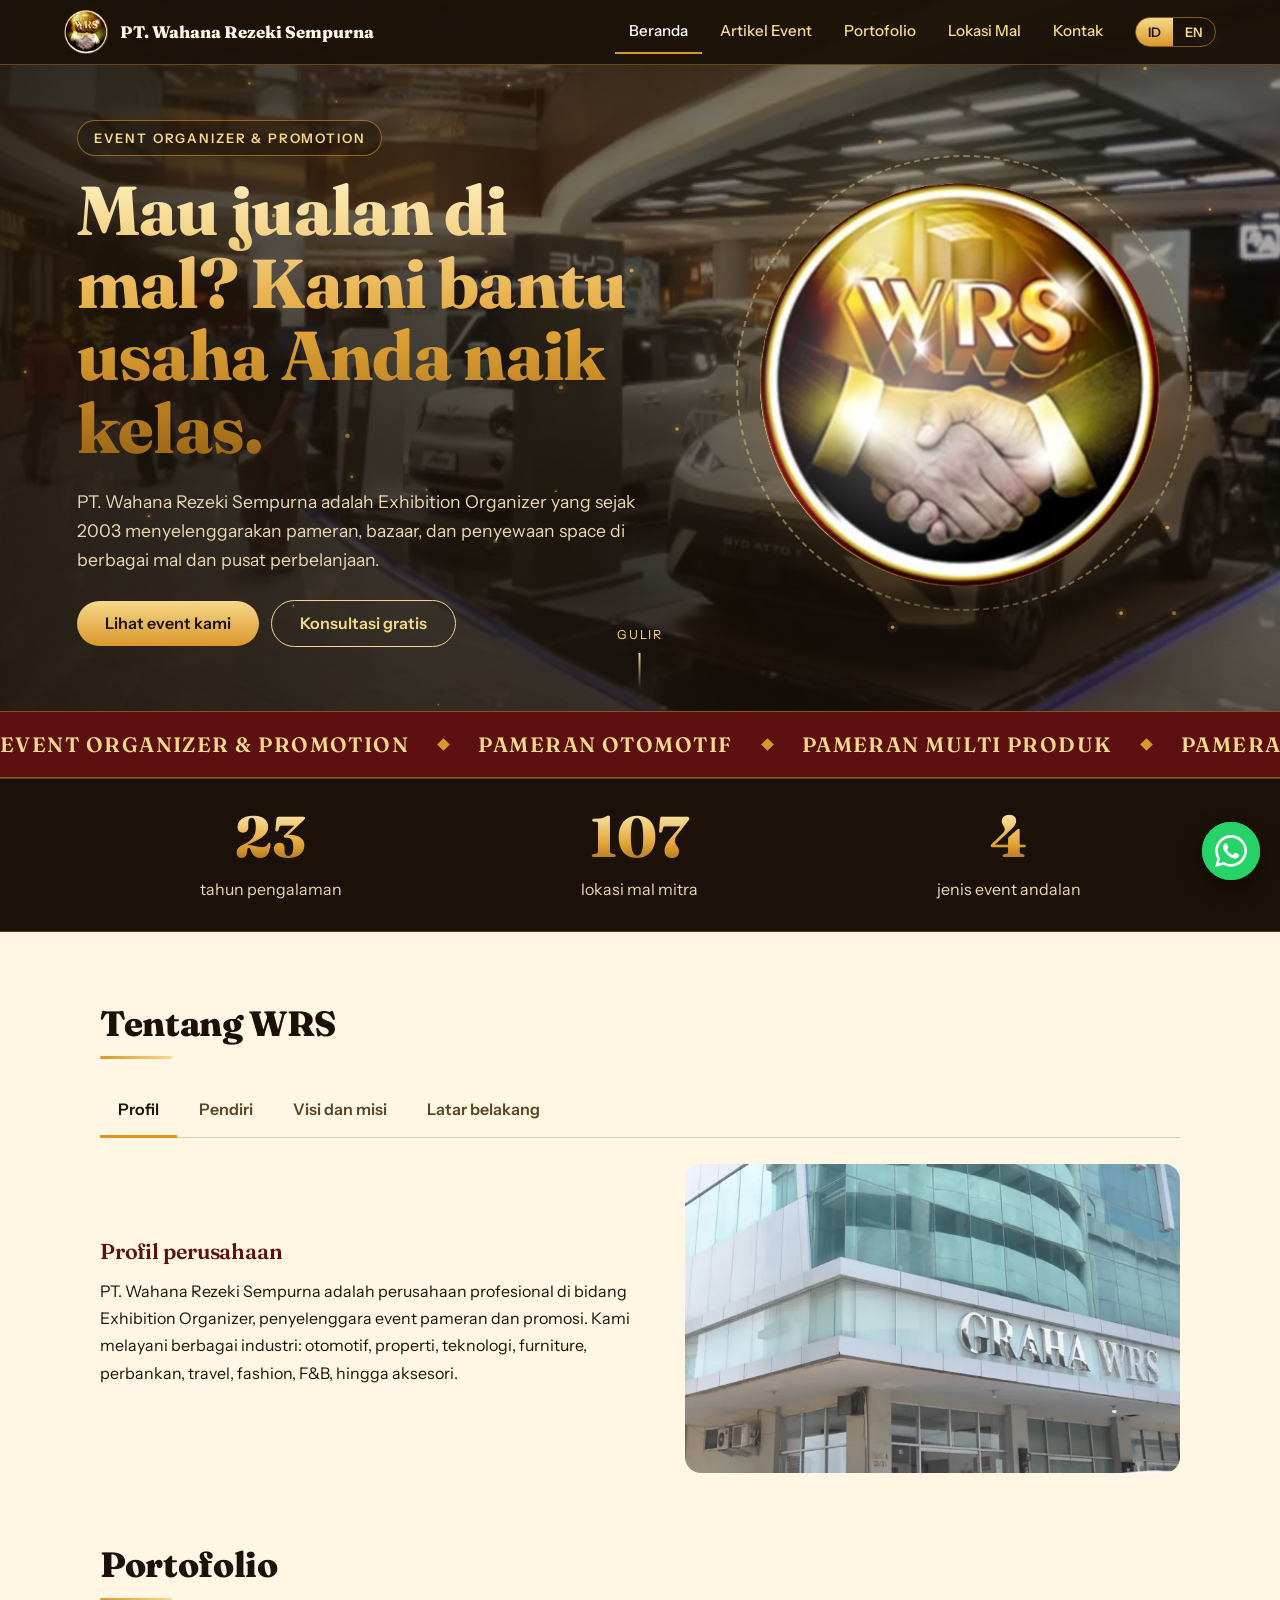
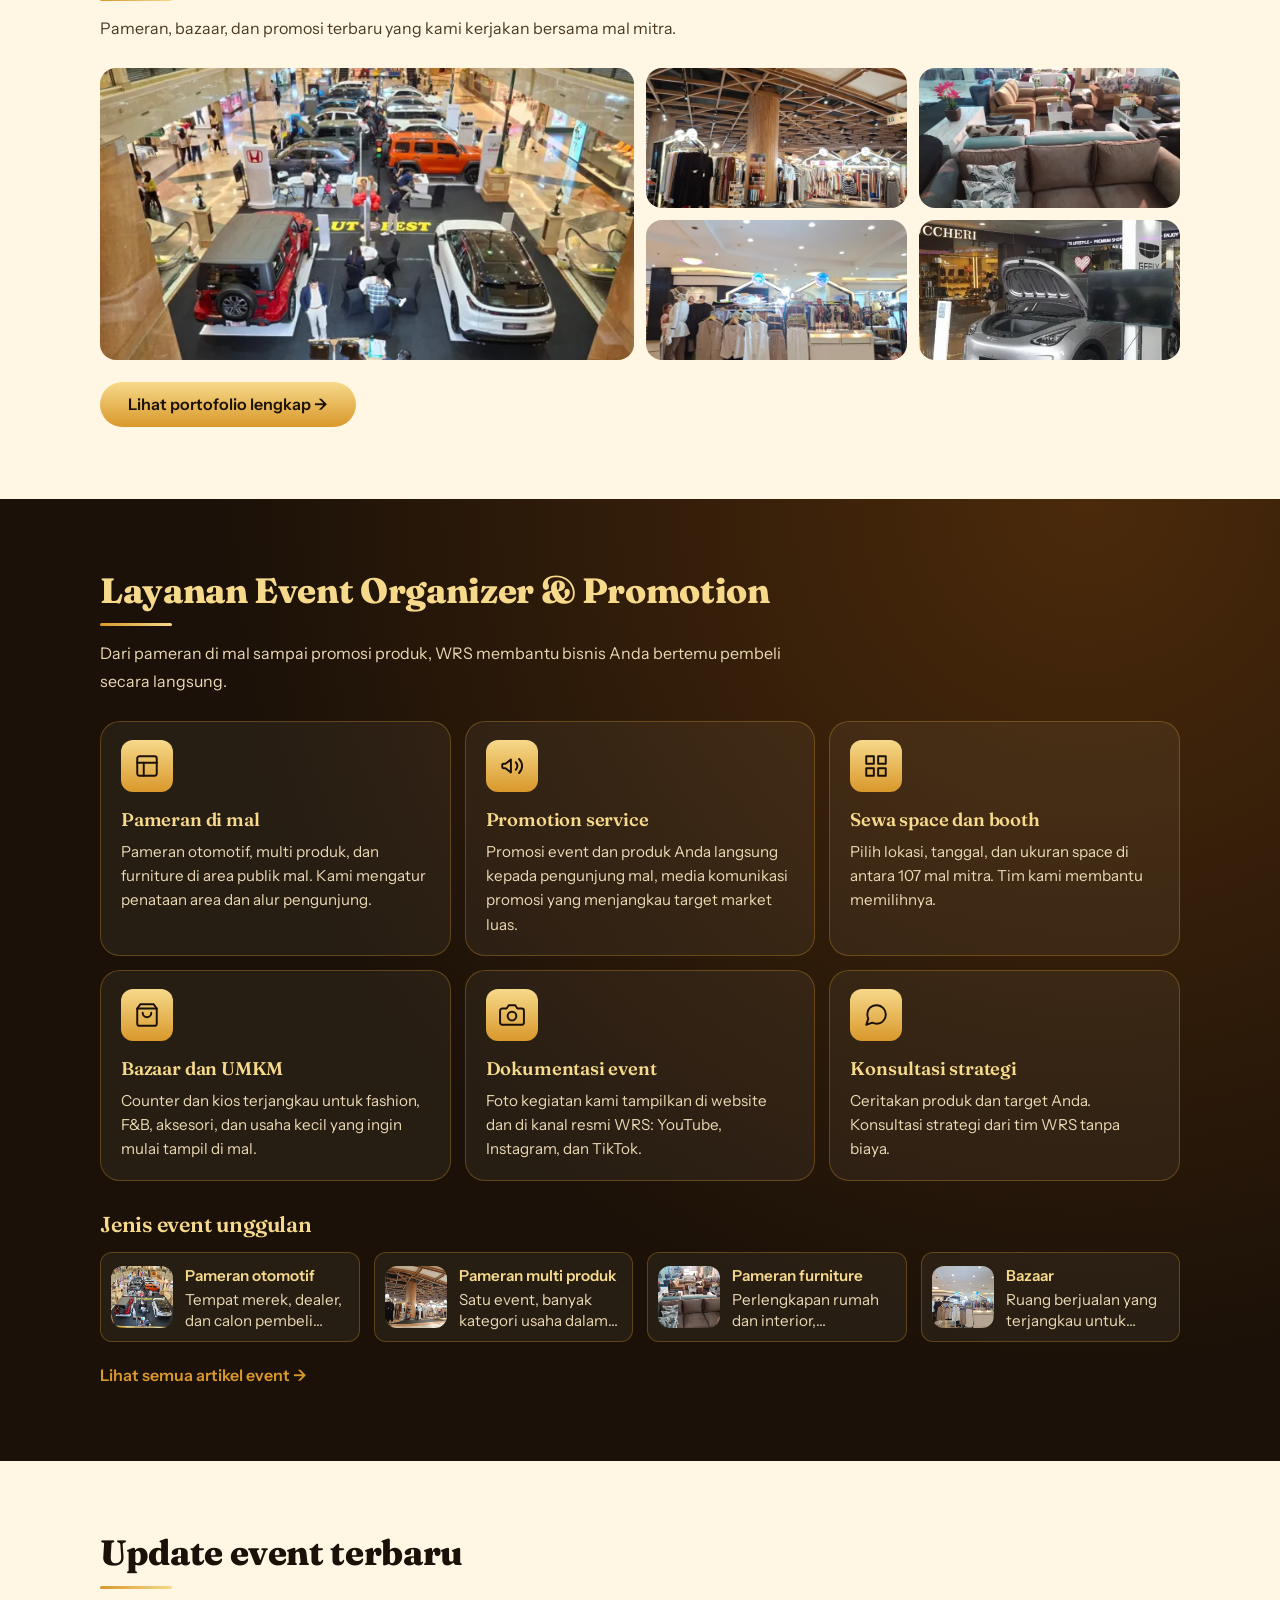
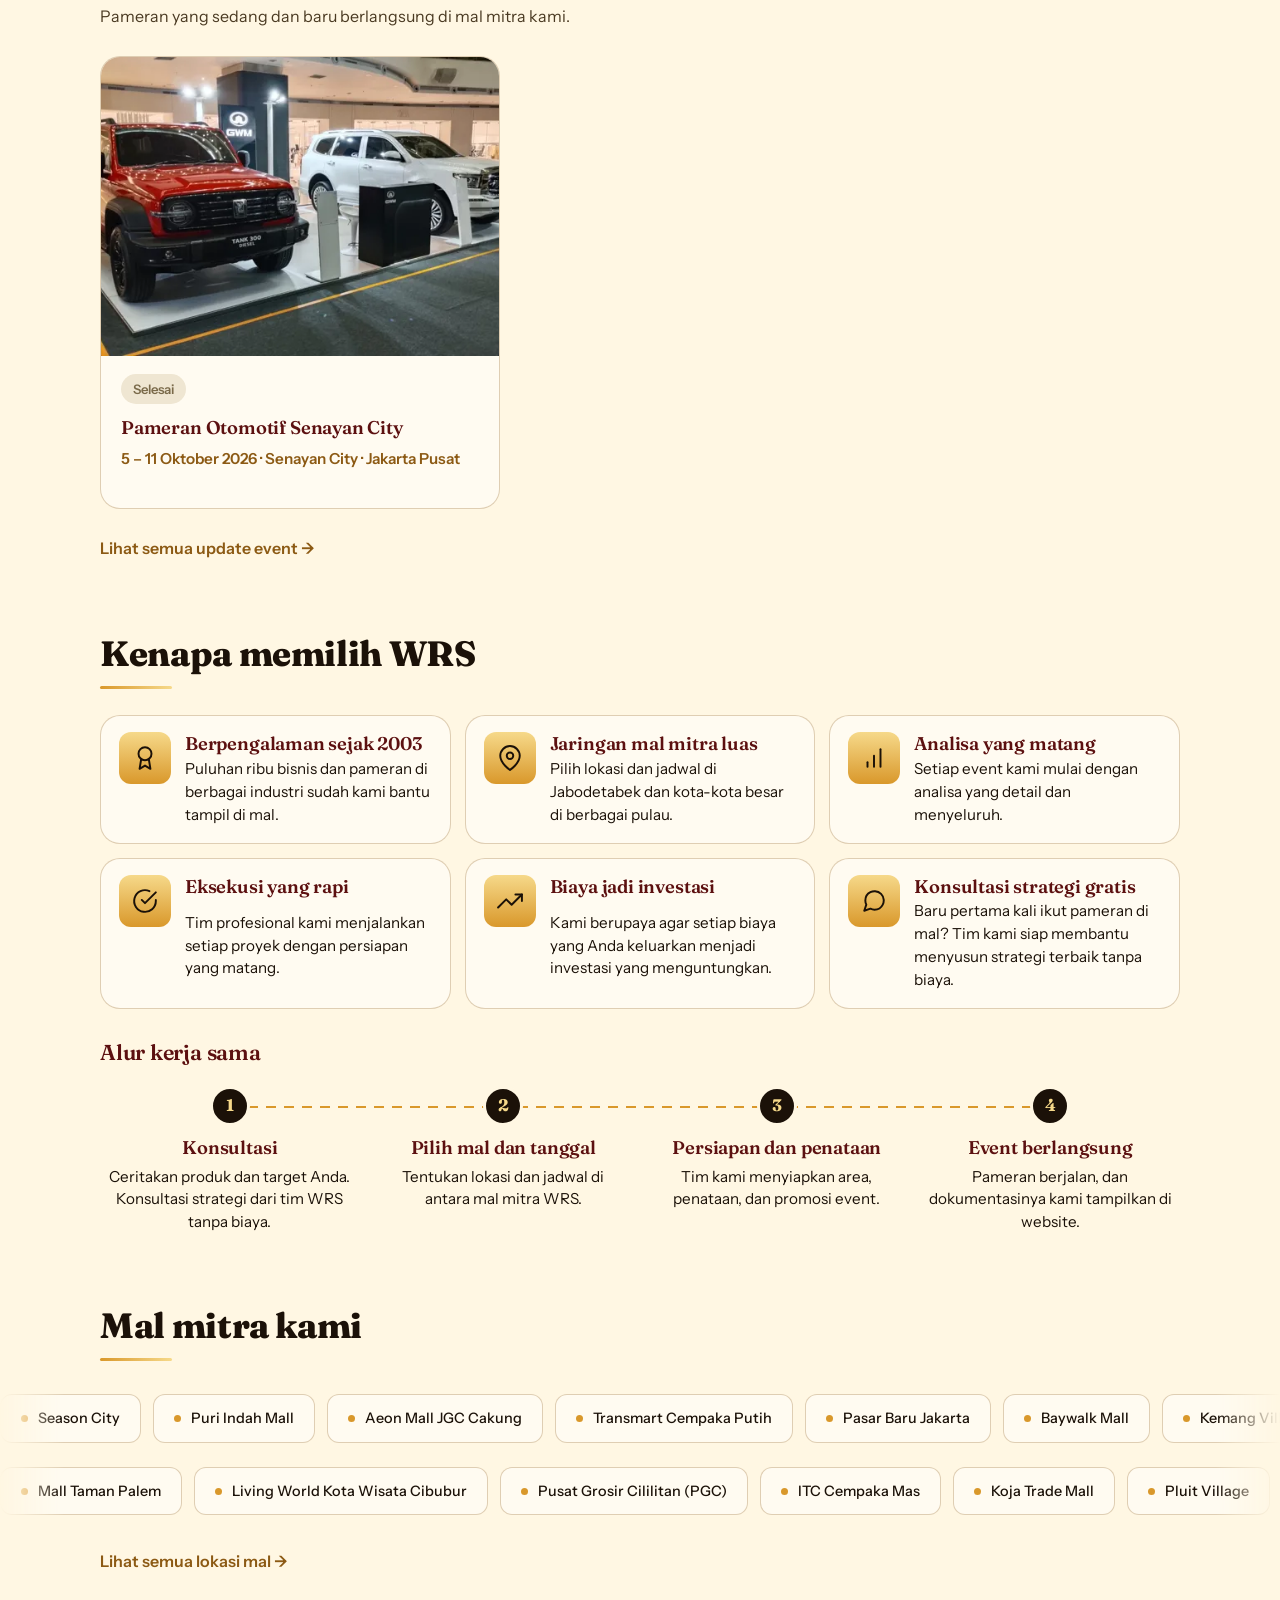
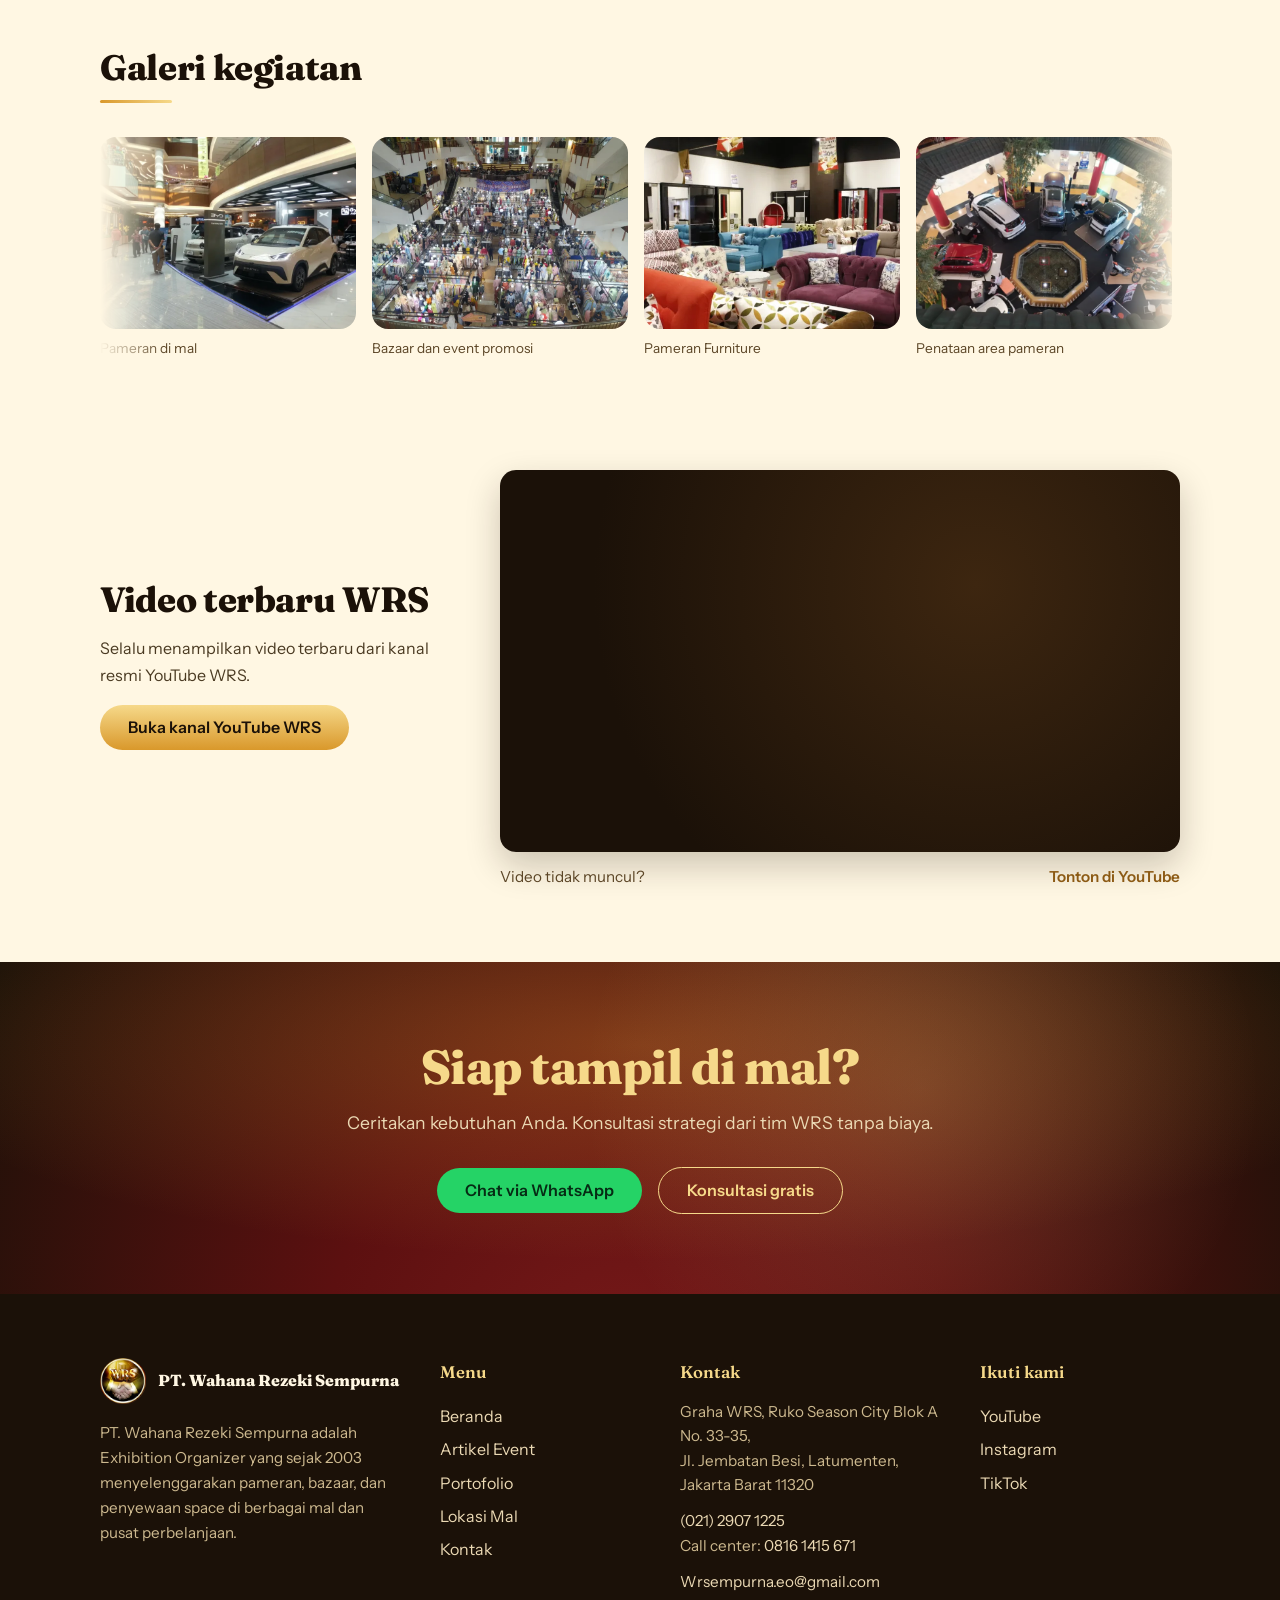
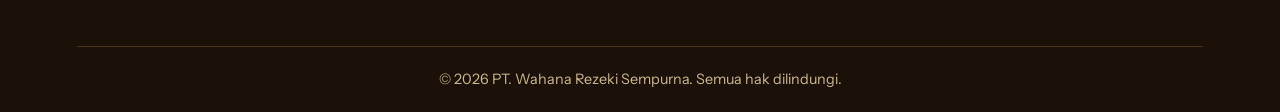
==== commit 89d909bf: "update konsistensi tampilan" ====
--- a/docs/index.html
+++ b/docs/index.html
@@ -12,7 +12,7 @@
 <link rel="preconnect" href="https://fonts.googleapis.com">
 <link rel="preconnect" href="https://fonts.gstatic.com" crossorigin>
 <link rel="stylesheet" href="https://fonts.googleapis.com/css2?family=Fraunces:opsz,wght@9..144,600;9..144,800&family=Instrument+Sans:wght@400;500;600&display=swap">
-<link rel="stylesheet" href="assets/style.css?v=b401638e">
+<link rel="stylesheet" href="assets/style.css?v=9e7800be">
 <script type="application/ld+json">{"@context": "https://schema.org", "@type": "Organization", "name": "PT. Wahana Rezeki Sempurna", "foundingDate": "2003", "description": "PT. Wahana Rezeki Sempurna adalah Exhibition Organizer yang sejak 2003 menyelenggarakan pameran, bazaar, dan penyewaan space di berbagai mal dan pusat perbelanjaan.", "inLanguage": "id", "email": "Wrsempurna.eo@gmail.com", "telephone": "(021) 2907 1225", "address": {"@type": "PostalAddress", "streetAddress": "Graha WRS, Ruko Season City Blok A No. 33-35, Jl. Jembatan Besi, Latumenten, Jakarta Barat 11320", "addressCountry": "ID"}, "sameAs": ["https://www.youtube.com/@wrseo3919", "https://www.instagram.com/eo.wrs.id", "https://www.tiktok.com/@wrs.eo"], "makesOffer": [{"@type": "Offer", "itemOffered": {"@type": "Service", "name": "Pameran di mal"}}, {"@type": "Offer", "itemOffered": {"@type": "Service", "name": "Promotion service"}}, {"@type": "Offer", "itemOffered": {"@type": "Service", "name": "Sewa space dan booth"}}, {"@type": "Offer", "itemOffered": {"@type": "Service", "name": "Bazaar dan UMKM"}}, {"@type": "Offer", "itemOffered": {"@type": "Service", "name": "Dokumentasi event"}}, {"@type": "Offer", "itemOffered": {"@type": "Service", "name": "Konsultasi strategi"}}]}</script>
 </head>
 <body data-t="{&quot;lb_tutup&quot;: &quot;Tutup&quot;, &quot;lb_sebelum&quot;: &quot;Foto sebelumnya&quot;, &quot;lb_sesudah&quot;: &quot;Foto berikutnya&quot;, &quot;lb_label&quot;: &quot;Tampilan foto&quot;, &quot;jumlah&quot;: &quot;{total} lokasi&quot;, &quot;jumlah_saring&quot;: &quot;{n} dari {total} lokasi&quot;, &quot;wa_awal&quot;: &quot;Halo WRS, saya &quot;, &quot;wa_dari&quot;: &quot; dari &quot;, &quot;wa_butuh&quot;: &quot;Kebutuhan: &quot;, &quot;st_akan&quot;: &quot;Akan datang&quot;, &quot;st_jalan&quot;: &quot;Sedang berlangsung&quot;, &quot;st_selesai&quot;: &quot;Selesai&quot;, &quot;foto_lihat&quot;: &quot;Lihat semua foto ({n})&quot;, &quot;foto_tutup&quot;: &quot;Tampilkan lebih sedikit&quot;, &quot;disalin&quot;: &quot;Tersalin&quot;, &quot;mengirim&quot;: &quot;Membuka WhatsApp...&quot;, &quot;wa_manual&quot;: &quot;WhatsApp tidak terbuka? Klik di sini.&quot;, &quot;n_mal&quot;: &quot;{n} mal&quot;, &quot;peta_gagal&quot;: &quot;Peta tidak dapat dimuat. Gunakan daftar mal di bawah.&quot;}">
@@ -73,7 +73,7 @@
 
 
 
-<section class="sec mitra" style="padding-top:0"><div class="inner">
+<section class="sec mitra"><div class="inner">
 <h2>Mal mitra kami</h2>
 </div>
 <div class="run" style="--dur:63s" aria-hidden="true"><div class="run-track"><div class="run-set"><span class="mitra-chip">Season City</span><span class="mitra-chip">Puri Indah Mall</span><span class="mitra-chip">Aeon Mall JGC Cakung</span><span class="mitra-chip">Transmart Cempaka Putih</span><span class="mitra-chip">Pasar Baru Jakarta</span><span class="mitra-chip">Baywalk Mall</span><span class="mitra-chip">Kemang Village</span><span class="mitra-chip">Mall Ambassador</span><span class="mitra-chip">Bekasi Trade Center</span><span class="mitra-chip">Aeon Mall BSD</span><span class="mitra-chip">ITC BSD</span><span class="mitra-chip">Margo City Depok</span><span class="mitra-chip">Aeon Mall Sentul City</span><span class="mitra-chip">Cibinong City Mall</span><span class="mitra-chip">Botanica Bandung</span><span class="mitra-chip">Paskal 23 Mall Bandung</span><span class="mitra-chip">Palembang Icon</span><span class="mitra-chip">TSM Makassar</span><span class="mitra-chip">Central Plaza Lampung</span><span class="mitra-chip">Transmart Pangkal Pinang</span><span class="mitra-chip">Pakuwon City Mall Surabaya</span></div><div class="run-set"><span class="mitra-chip">Season City</span><span class="mitra-chip">Puri Indah Mall</span><span class="mitra-chip">Aeon Mall JGC Cakung</span><span class="mitra-chip">Transmart Cempaka Putih</span><span class="mitra-chip">Pasar Baru Jakarta</span><span class="mitra-chip">Baywalk Mall</span><span class="mitra-chip">Kemang Village</span><span class="mitra-chip">Mall Ambassador</span><span class="mitra-chip">Bekasi Trade Center</span><span class="mitra-chip">Aeon Mall BSD</span><span class="mitra-chip">ITC BSD</span><span class="mitra-chip">Margo City Depok</span><span class="mitra-chip">Aeon Mall Sentul City</span><span class="mitra-chip">Cibinong City Mall</span><span class="mitra-chip">Botanica Bandung</span><span class="mitra-chip">Paskal 23 Mall Bandung</span><span class="mitra-chip">Palembang Icon</span><span class="mitra-chip">TSM Makassar</span><span class="mitra-chip">Central Plaza Lampung</span><span class="mitra-chip">Transmart Pangkal Pinang</span><span class="mitra-chip">Pakuwon City Mall Surabaya</span></div></div></div><div class="run balik" style="--dur:63s" aria-hidden="true"><div class="run-track"><div class="run-set"><span class="mitra-chip">Mall Taman Palem</span><span class="mitra-chip">Living World Kota Wisata Cibubur</span><span class="mitra-chip">Pusat Grosir Cililitan (PGC)</span><span class="mitra-chip">ITC Cempaka Mas</span><span class="mitra-chip">Koja Trade Mall</span><span class="mitra-chip">Pluit Village</span><span class="mitra-chip">Aeon Mall Tanjung Barat</span><span class="mitra-chip">Revo Mall Bekasi</span><span class="mitra-chip">CyberPark Bekasi</span><span class="mitra-chip">Bintaro Plaza</span><span class="mitra-chip">The Park Sawangan</span><span class="mitra-chip">Depok Town Square</span><span class="mitra-chip">Botani Square Bogor</span><span class="mitra-chip">Mall of Serang</span><span class="mitra-chip">Summarecon Mall Bandung</span><span class="mitra-chip">Palembang Square</span><span class="mitra-chip">Palembang Indah Mall</span><span class="mitra-chip">Transmart Kawanua Manado</span><span class="mitra-chip">Transmart Padang</span><span class="mitra-chip">Kaza Mall Surabaya</span><span class="mitra-chip">Unimas District Sidoarjo</span></div><div class="run-set"><span class="mitra-chip">Mall Taman Palem</span><span class="mitra-chip">Living World Kota Wisata Cibubur</span><span class="mitra-chip">Pusat Grosir Cililitan (PGC)</span><span class="mitra-chip">ITC Cempaka Mas</span><span class="mitra-chip">Koja Trade Mall</span><span class="mitra-chip">Pluit Village</span><span class="mitra-chip">Aeon Mall Tanjung Barat</span><span class="mitra-chip">Revo Mall Bekasi</span><span class="mitra-chip">CyberPark Bekasi</span><span class="mitra-chip">Bintaro Plaza</span><span class="mitra-chip">The Park Sawangan</span><span class="mitra-chip">Depok Town Square</span><span class="mitra-chip">Botani Square Bogor</span><span class="mitra-chip">Mall of Serang</span><span class="mitra-chip">Summarecon Mall Bandung</span><span class="mitra-chip">Palembang Square</span><span class="mitra-chip">Palembang Indah Mall</span><span class="mitra-chip">Transmart Kawanua Manado</span><span class="mitra-chip">Transmart Padang</span><span class="mitra-chip">Kaza Mall Surabaya</span><span class="mitra-chip">Unimas District Sidoarjo</span></div></div></div>
@@ -81,14 +81,14 @@
 </section>
 
 
-<section class="sec galeri-kegiatan" style="padding-top:0"><div class="inner">
+<section class="sec galeri-kegiatan"><div class="inner">
 <h2>Galeri kegiatan</h2>
 <div class="marquee" style="--dur:36s">
 <div class="track"><div class="set"><figure class="gal"><img class="gal-img" src="images/home-1.webp" alt="Pameran di mal"><figcaption>Pameran di mal</figcaption></figure><figure class="gal"><img class="gal-img" src="images/home-2.webp" alt="Bazaar dan event promosi"><figcaption>Bazaar dan event promosi</figcaption></figure><figure class="gal"><img class="gal-img" src="images/home-3.webp" alt="Pameran Furniture"><figcaption>Pameran Furniture</figcaption></figure><figure class="gal"><img class="gal-img" src="images/home-4.webp" alt="Penataan area pameran"><figcaption>Penataan area pameran</figcaption></figure><figure class="gal"><img class="gal-img" src="images/home-5.webp" alt="Kerja sama dengan mal mitra"><figcaption>Kerja sama dengan mal mitra</figcaption></figure><figure class="gal"><img class="gal-img" src="images/home-6.webp" alt="Pengunjung event"><figcaption>Pengunjung event</figcaption></figure></div><div class="set" aria-hidden="true"><figure class="gal"><img class="gal-img" src="images/home-1.webp" alt="Pameran di mal"><figcaption>Pameran di mal</figcaption></figure><figure class="gal"><img class="gal-img" src="images/home-2.webp" alt="Bazaar dan event promosi"><figcaption>Bazaar dan event promosi</figcaption></figure><figure class="gal"><img class="gal-img" src="images/home-3.webp" alt="Pameran Furniture"><figcaption>Pameran Furniture</figcaption></figure><figure class="gal"><img class="gal-img" src="images/home-4.webp" alt="Penataan area pameran"><figcaption>Penataan area pameran</figcaption></figure><figure class="gal"><img class="gal-img" src="images/home-5.webp" alt="Kerja sama dengan mal mitra"><figcaption>Kerja sama dengan mal mitra</figcaption></figure><figure class="gal"><img class="gal-img" src="images/home-6.webp" alt="Pengunjung event"><figcaption>Pengunjung event</figcaption></figure></div></div>
 </div>
 </div></section>
 
-<section class="sec video-sec video-ringkas" style="padding-top:0"><div class="inner vid-kolom">
+<section class="sec video-sec video-ringkas"><div class="inner vid-kolom">
 <div class="vid-teks"><h2>Video terbaru WRS</h2><p class="sub">Selalu menampilkan video terbaru dari kanal resmi YouTube WRS.</p><p class="vid-kanal"><a class="btn gold" href="https://www.youtube.com/@wrseo3919" target="_blank" rel="noopener">Buka kanal YouTube WRS</a></p></div>
 <div class="vid-isi"><div class="vids solo"><figure class="vid vid-otomatis"><iframe class="vid-frame" src="https://www.youtube-nocookie.com/embed/videoseries?list=UU9suvWOPsqNR4R4yg9ghJiw&rel=0&modestbranding=1&playsinline=1" title="Video terbaru WRS" loading="lazy" allow="autoplay; encrypted-media; picture-in-picture; fullscreen" allowfullscreen referrerpolicy="strict-origin-when-cross-origin"></iframe><figcaption><span>Video tidak muncul?</span><a href="https://www.youtube.com/@wrseo3919" target="_blank" rel="noopener">Tonton di YouTube</a></figcaption></figure></div></div>
 </div></section>
@@ -106,7 +106,7 @@
 <p>PT. Wahana Rezeki Sempurna adalah Exhibition Organizer yang sejak 2003 menyelenggarakan pameran, bazaar, dan penyewaan space di berbagai mal dan pusat perbelanjaan.</p></div>
 <div class="foot-kol"><h4>Menu</h4><a href="index.html">Beranda</a><a href="event.html">Artikel Event</a><a href="portofolio.html">Portofolio</a><a href="lokasi.html">Lokasi Mal</a><a href="kontak.html">Kontak</a></div>
 <div class="foot-kol"><h4>Kontak</h4><p>Graha WRS, Ruko Season City Blok A No. 33-35,<br>Jl. Jembatan Besi, Latumenten, Jakarta Barat 11320</p><p><a href="tel:02129071225">(021) 2907 1225</a><br>Call center: <a href="tel:08161415671">0816 1415 671</a></p><p><a href="mailto:Wrsempurna.eo@gmail.com">Wrsempurna.eo@gmail.com</a></p></div>
-<div class="foot-kol"><h4>Ikuti kami</h4><a href="https://www.youtube.com/@wrseo3919" target="_blank" rel="noopener">Youtube</a><a href="https://www.instagram.com/eo.wrs.id" target="_blank" rel="noopener">Instagram</a><a href="https://www.tiktok.com/@wrs.eo" target="_blank" rel="noopener">TikTok</a></div>
+<div class="foot-kol"><h4>Ikuti kami</h4><a href="https://www.youtube.com/@wrseo3919" target="_blank" rel="noopener">YouTube</a><a href="https://www.instagram.com/eo.wrs.id" target="_blank" rel="noopener">Instagram</a><a href="https://www.tiktok.com/@wrs.eo" target="_blank" rel="noopener">TikTok</a></div>
 </div><div class="foot-bawah"><div class="inner"><span>© 2026 PT. Wahana Rezeki Sempurna. Semua hak dilindungi.</span></div></div></footer>
 <button class="ke-atas" type="button" aria-label="Kembali ke atas"><svg viewBox="0 0 24 24" aria-hidden="true"><polyline points="18 15 12 9 6 15"/></svg></button>
 <a class="wa-float" href="https://wa.me/628161415671?text=Halo+WRS%2C+saya+ingin+bertanya+tentang+pameran+atau+sewa+space+di+mal." target="_blank" rel="noopener" aria-label="Chat WhatsApp"><svg viewBox="0 0 24 24" width="32" height="32" aria-hidden="true"><path d="M17.472 14.382c-.297-.149-1.758-.867-2.03-.967-.273-.099-.471-.148-.67.15-.197.297-.767.966-.94 1.164-.173.199-.347.223-.644.075-.297-.15-1.255-.463-2.39-1.475-.883-.788-1.48-1.761-1.653-2.059-.173-.297-.018-.458.13-.606.134-.133.298-.347.446-.52.149-.174.198-.298.298-.497.099-.198.05-.371-.025-.52-.075-.149-.669-1.612-.916-2.207-.242-.579-.487-.5-.669-.51-.173-.008-.371-.01-.57-.01-.198 0-.52.074-.792.372-.272.297-1.04 1.016-1.04 2.479 0 1.462 1.065 2.875 1.213 3.074.149.198 2.096 3.2 5.077 4.487.709.306 1.262.489 1.694.625.712.227 1.36.195 1.871.118.571-.085 1.758-.719 2.006-1.413.248-.694.248-1.289.173-1.413-.074-.124-.272-.198-.57-.347m-5.421 7.403h-.004a9.87 9.87 0 01-5.031-1.378l-.361-.214-3.741.982.998-3.648-.235-.374a9.86 9.86 0 01-1.51-5.26c.001-5.45 4.436-9.884 9.888-9.884 2.64 0 5.122 1.03 6.988 2.898a9.825 9.825 0 012.893 6.994c-.003 5.45-4.437 9.884-9.885 9.884m8.413-18.297A11.815 11.815 0 0012.05 0C5.495 0 .16 5.335.157 11.892c0 2.096.547 4.142 1.588 5.945L.057 24l6.305-1.654a11.882 11.882 0 005.683 1.448h.005c6.554 0 11.89-5.335 11.893-11.893a11.821 11.821 0 00-3.48-8.413z"/></svg></a>
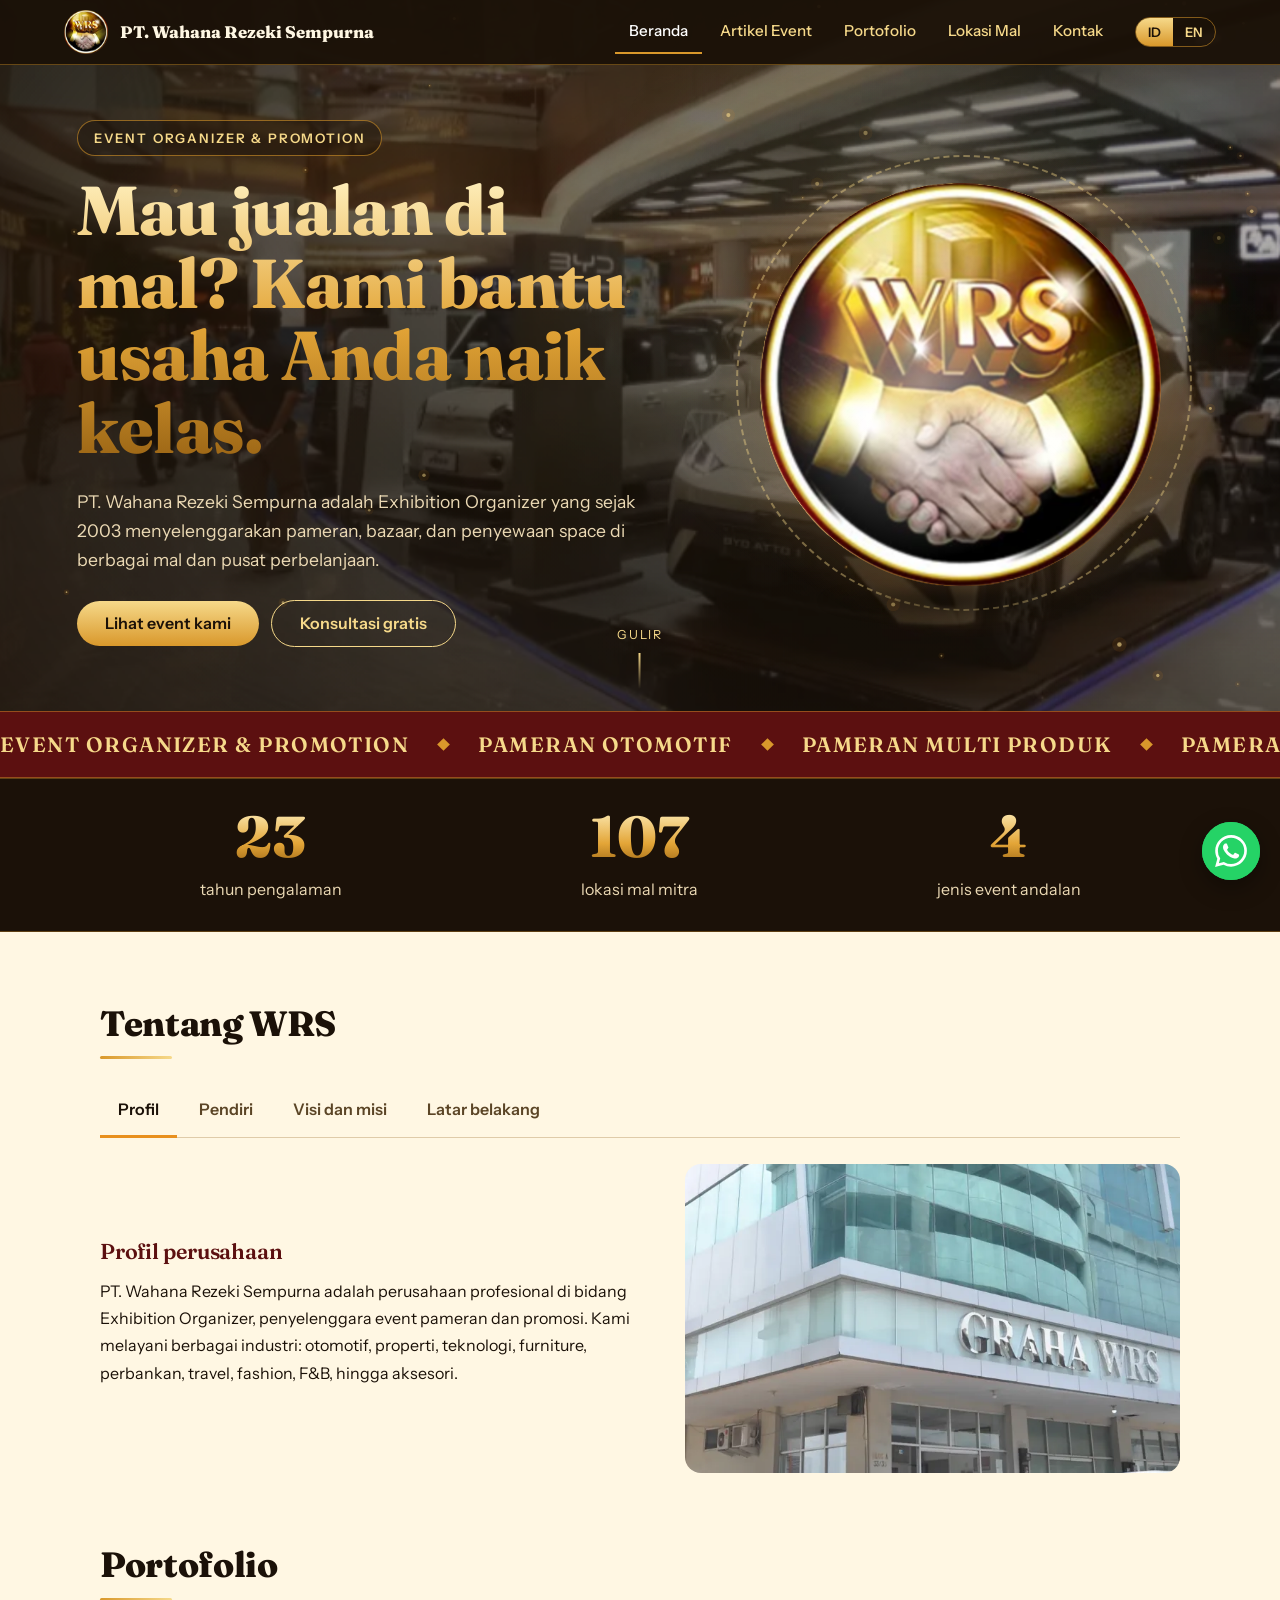
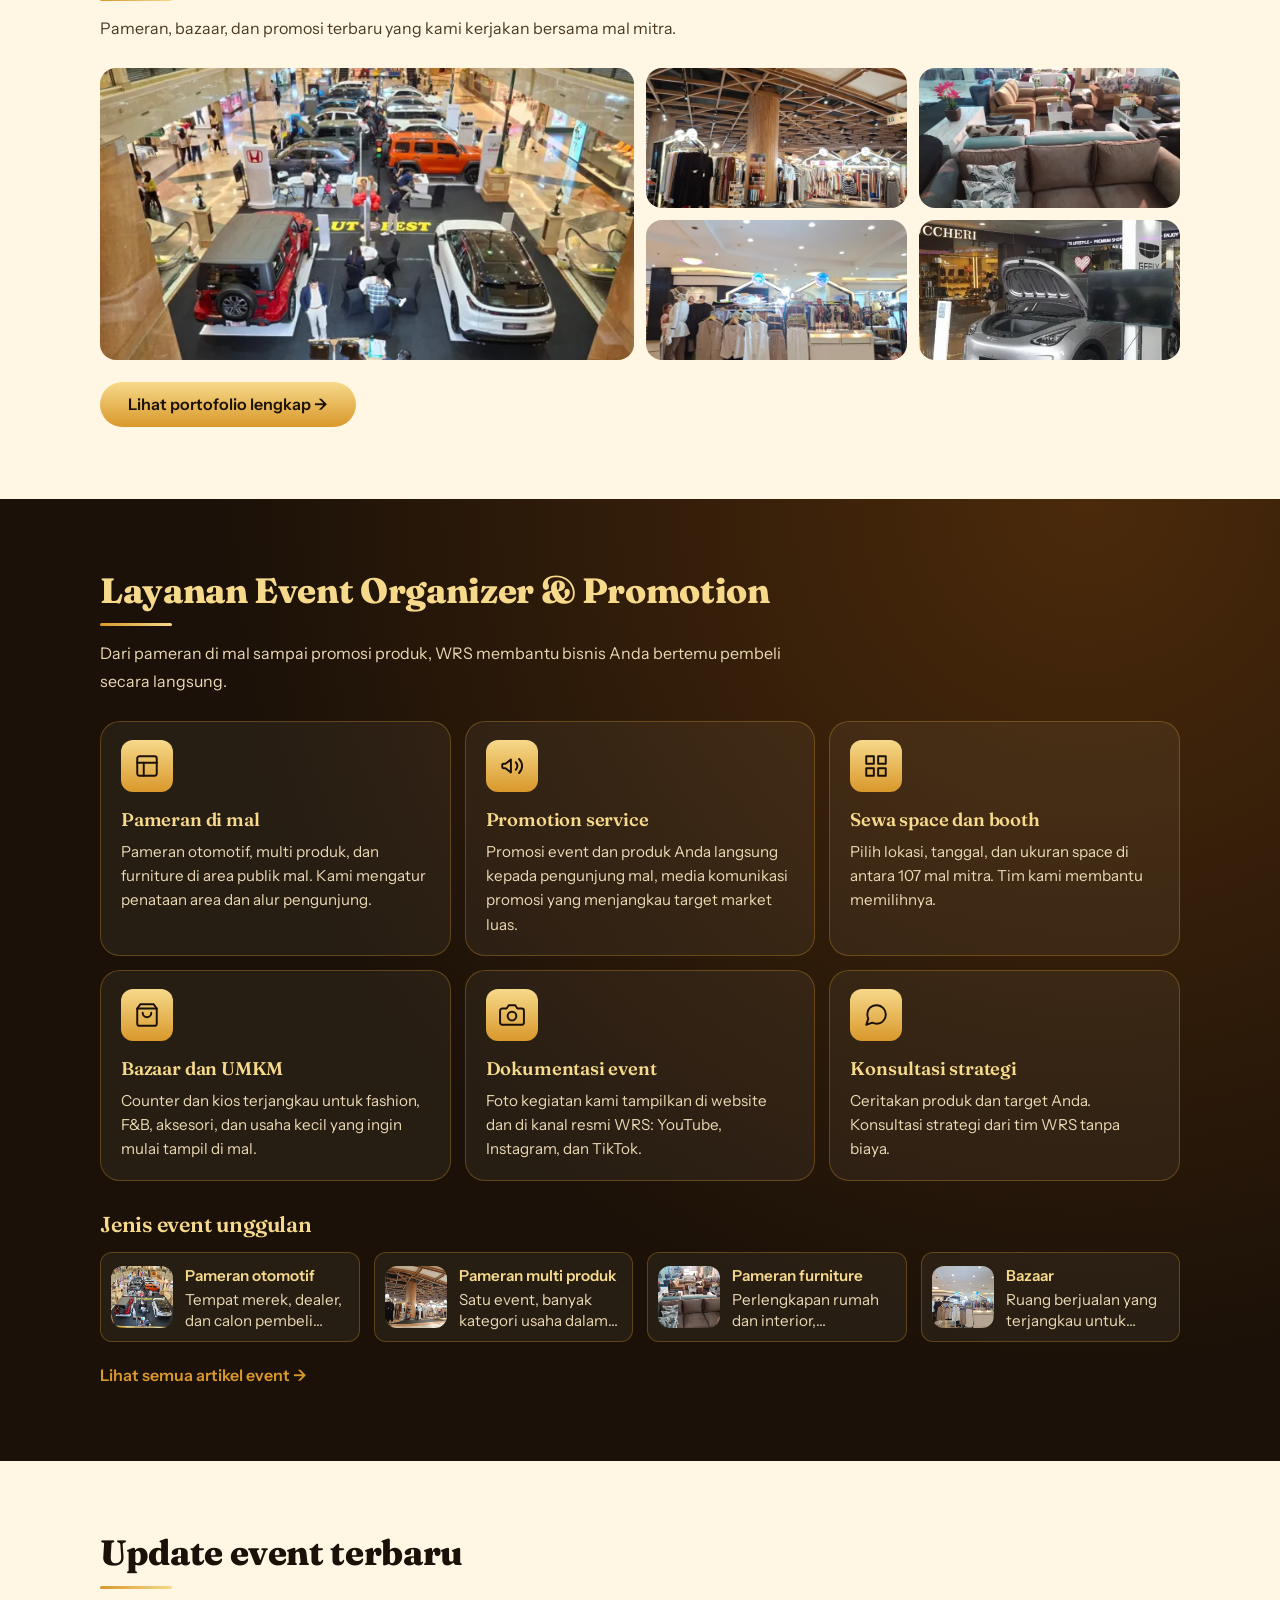
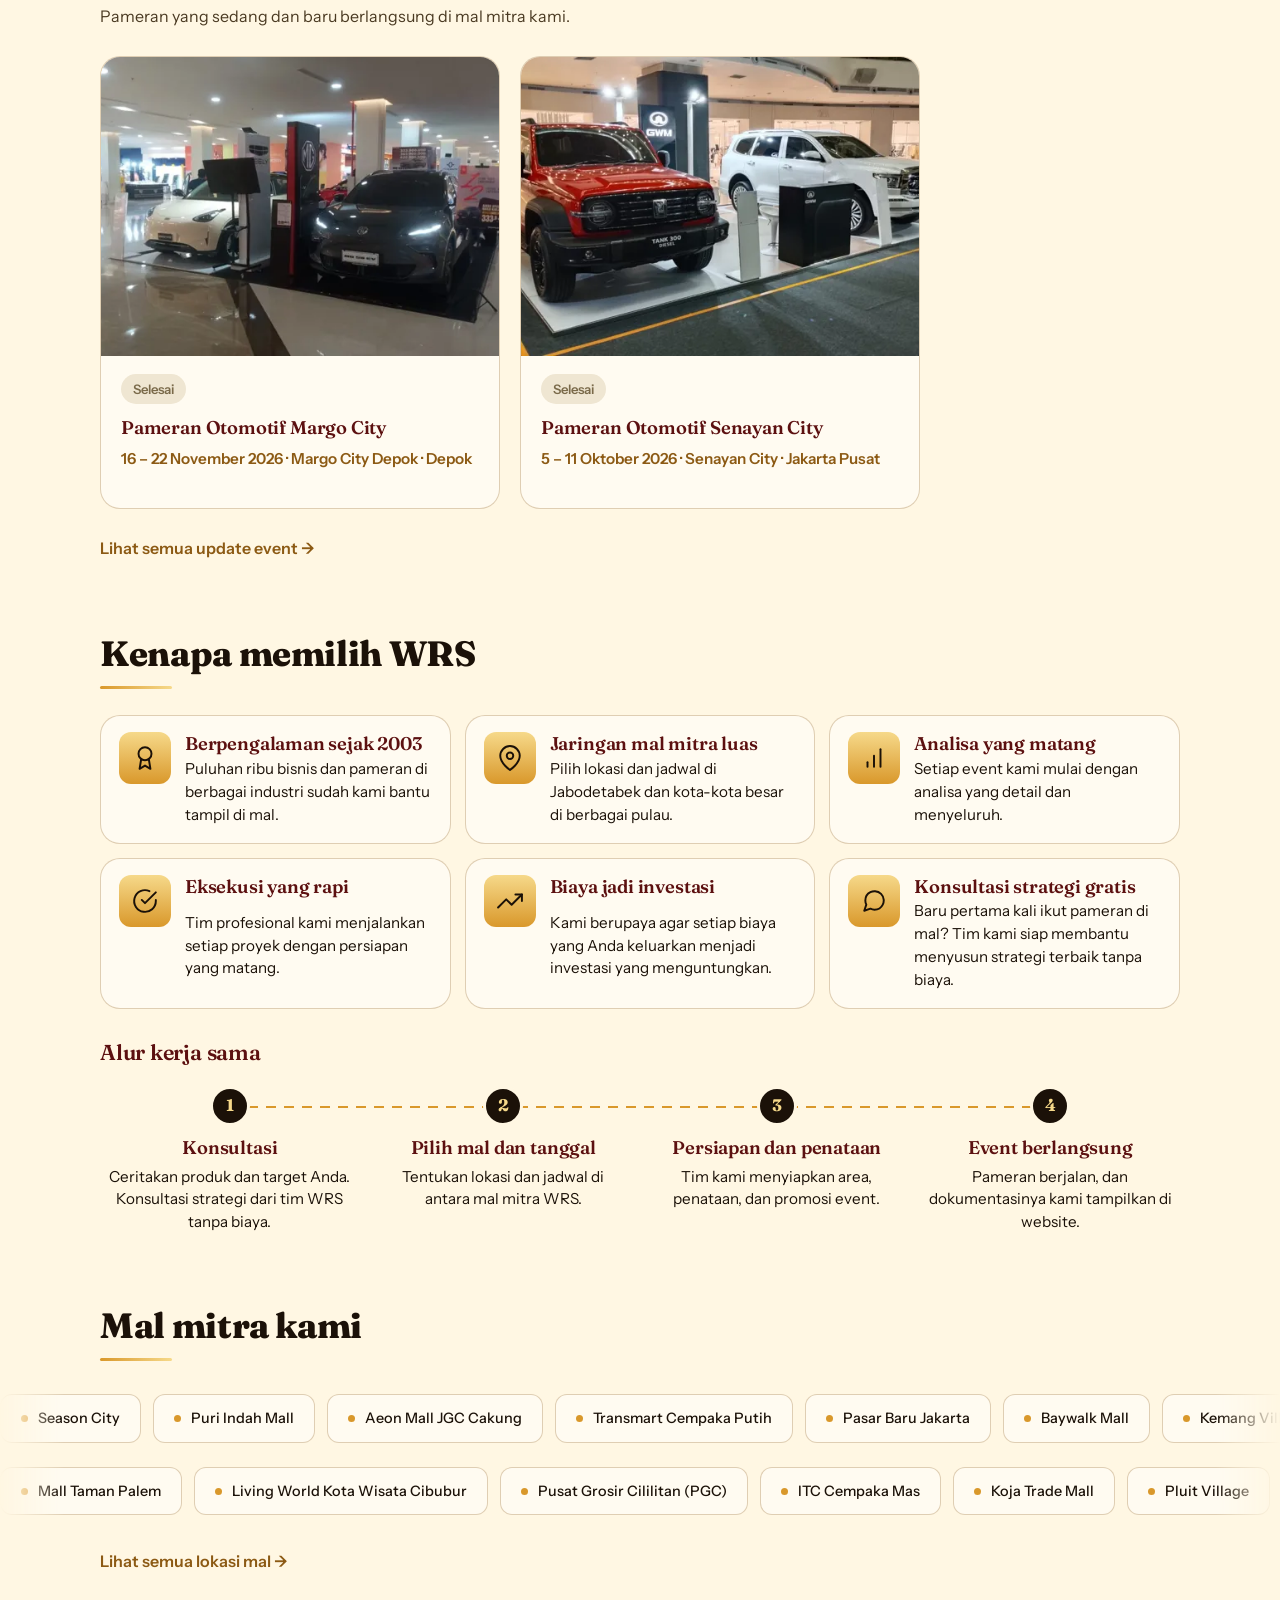
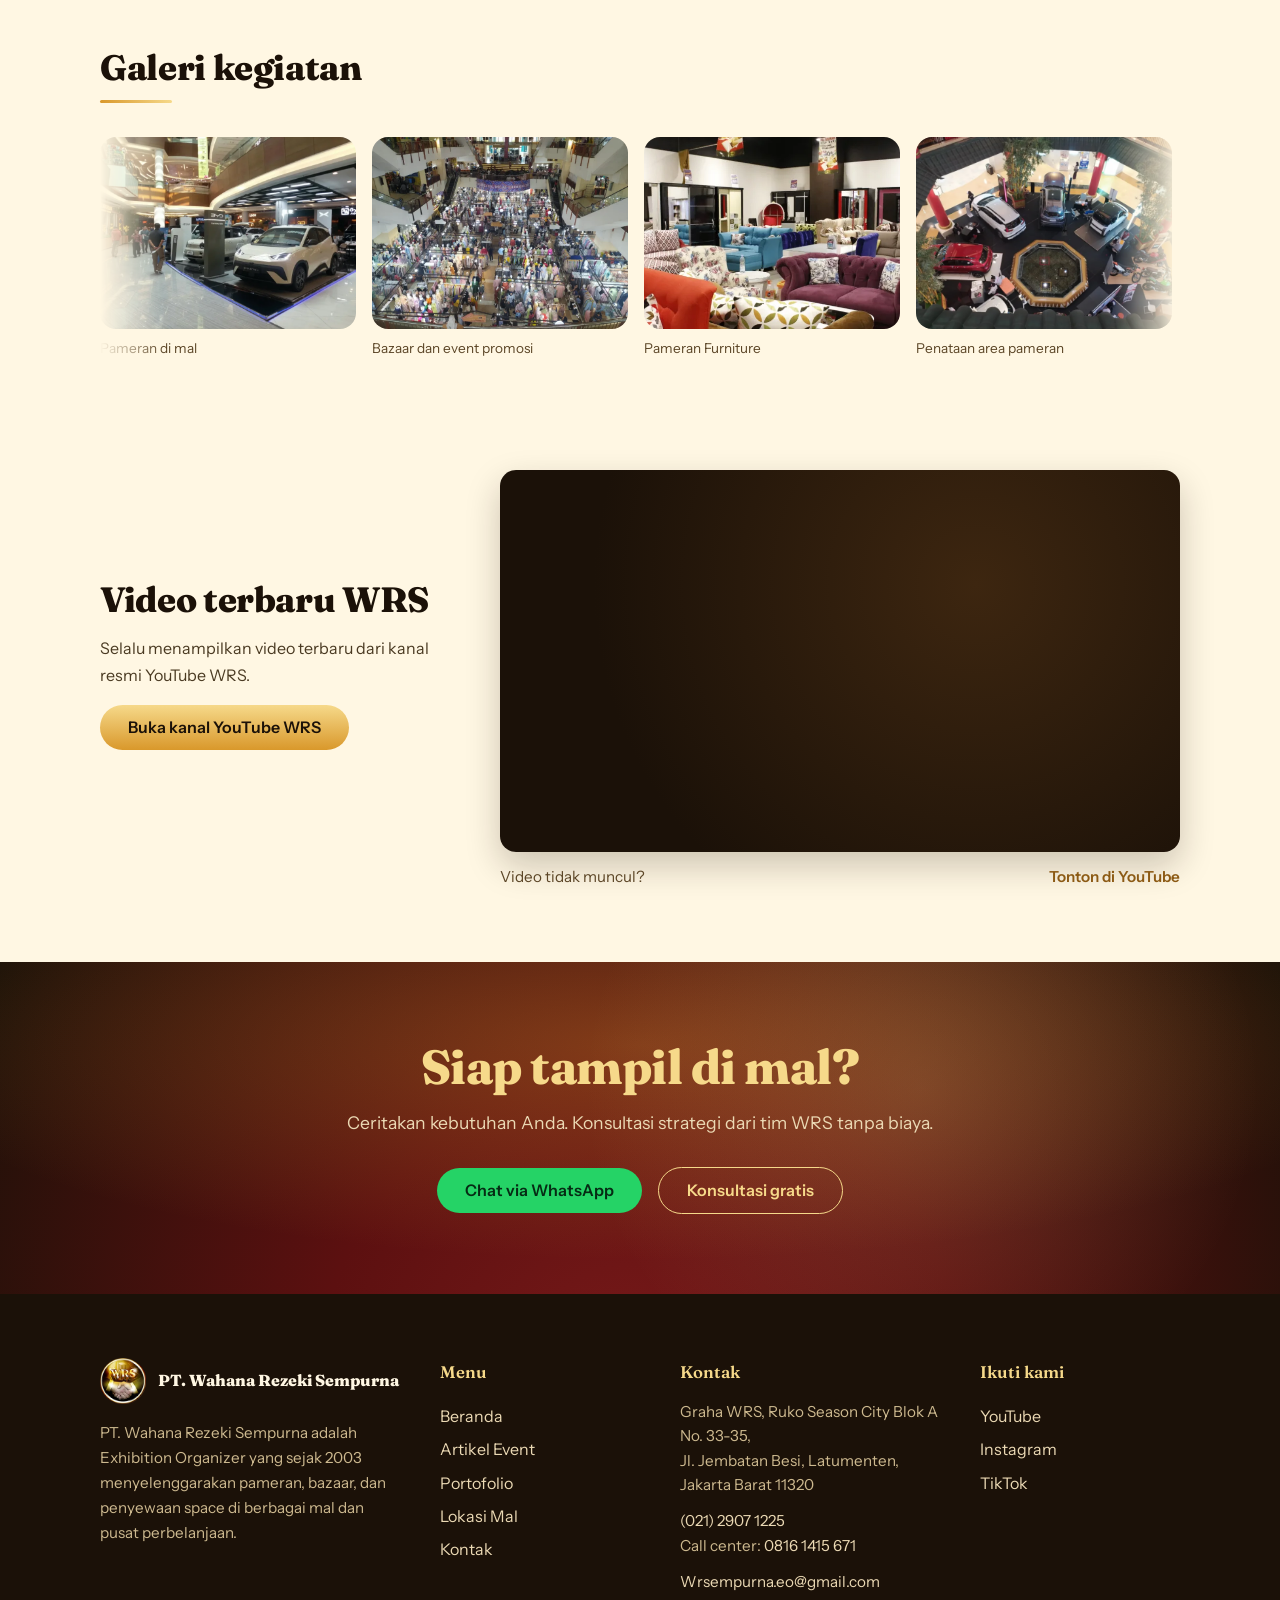
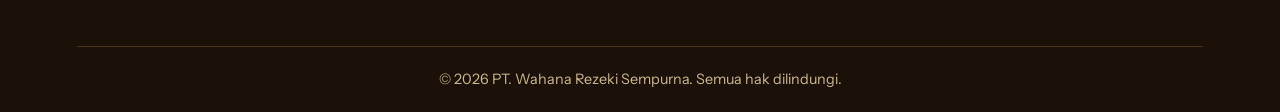
==== commit 3fa3b519: "Bangun ulang website otomatis" ====
--- a/docs/index.html
+++ b/docs/index.html
@@ -58,7 +58,7 @@
 <section class="sec"><div class="inner">
 <h2>Update event terbaru</h2>
 <p class="sub">Pameran yang sedang dan baru berlangsung di mal mitra kami.</p>
-<div class="upd-mini-grid" data-n="1"><a class="upd-mini" href="event.html#update-2026-10-05-margo-city" data-mulai="2026-10-05" data-selesai="2026-10-11"><img class="upd-mini-foto" src="images/u-2026-10-05-margo-city-01-k.webp" alt="Pameran Otomotif Senayan City" loading="lazy"><span class="upd-mini-isi"><span class="badge st-selesai">Selesai</span><h3>Pameran Otomotif Senayan City</h3><p class="upd-mini-meta">5 – 11 Oktober 2026 · Senayan City · Jakarta Pusat</p></span></a></div>
+<div class="upd-mini-grid" data-n="2"><a class="upd-mini" href="event.html#update-2026-11-16-margo-city-depok" data-mulai="2026-11-16" data-selesai="2026-11-22"><img class="upd-mini-foto" src="images/u-2026-11-16-margo-city-depok-01-k.webp" alt="Pameran Otomotif Margo City" loading="lazy"><span class="upd-mini-isi"><span class="badge st-jalan">Sedang berlangsung</span><h3>Pameran Otomotif Margo City</h3><p class="upd-mini-meta">16 – 22 November 2026 · Margo City Depok · Depok</p></span></a><a class="upd-mini" href="event.html#update-2026-10-05-margo-city" data-mulai="2026-10-05" data-selesai="2026-10-11"><img class="upd-mini-foto" src="images/u-2026-10-05-margo-city-01-k.webp" alt="Pameran Otomotif Senayan City" loading="lazy"><span class="upd-mini-isi"><span class="badge st-selesai">Selesai</span><h3>Pameran Otomotif Senayan City</h3><p class="upd-mini-meta">5 – 11 Oktober 2026 · Senayan City · Jakarta Pusat</p></span></a></div>
 <a class="lihat-semua" href="event.html">Lihat semua update event →</a>
 </div></section>
 
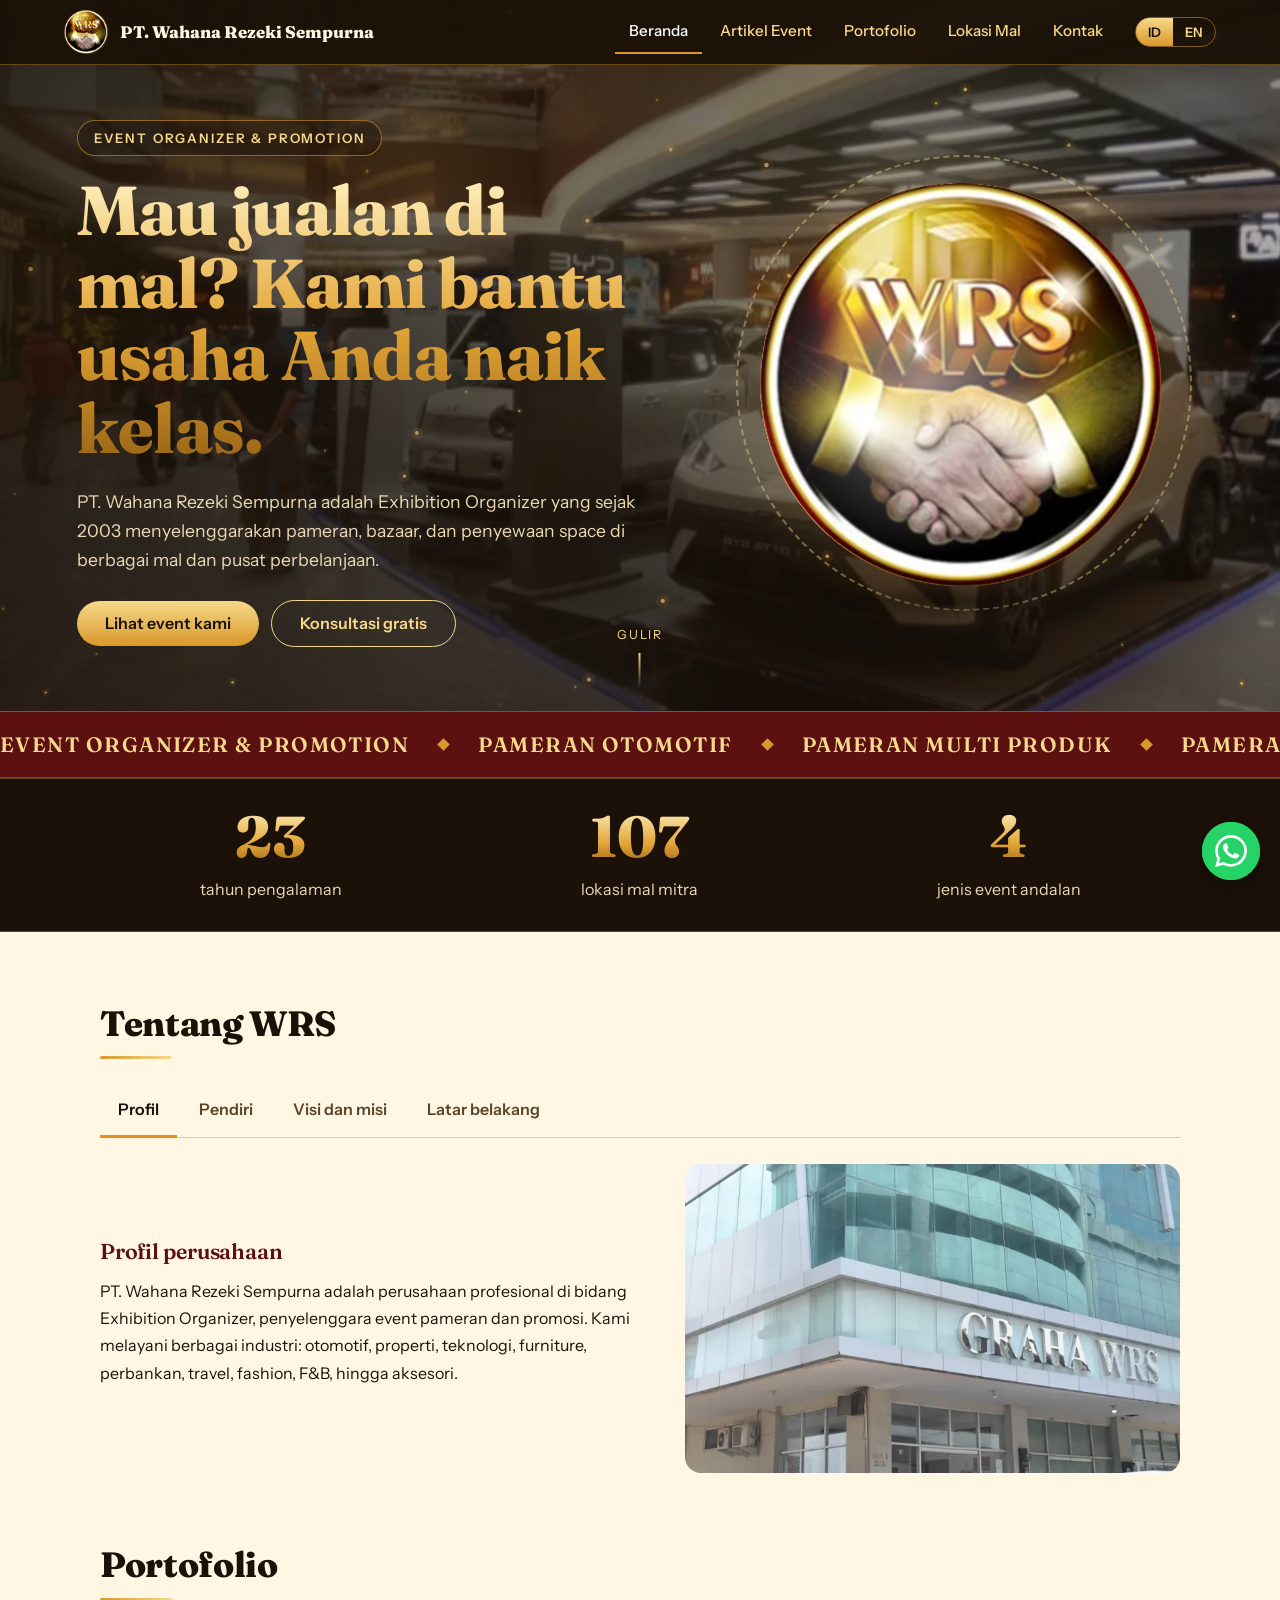
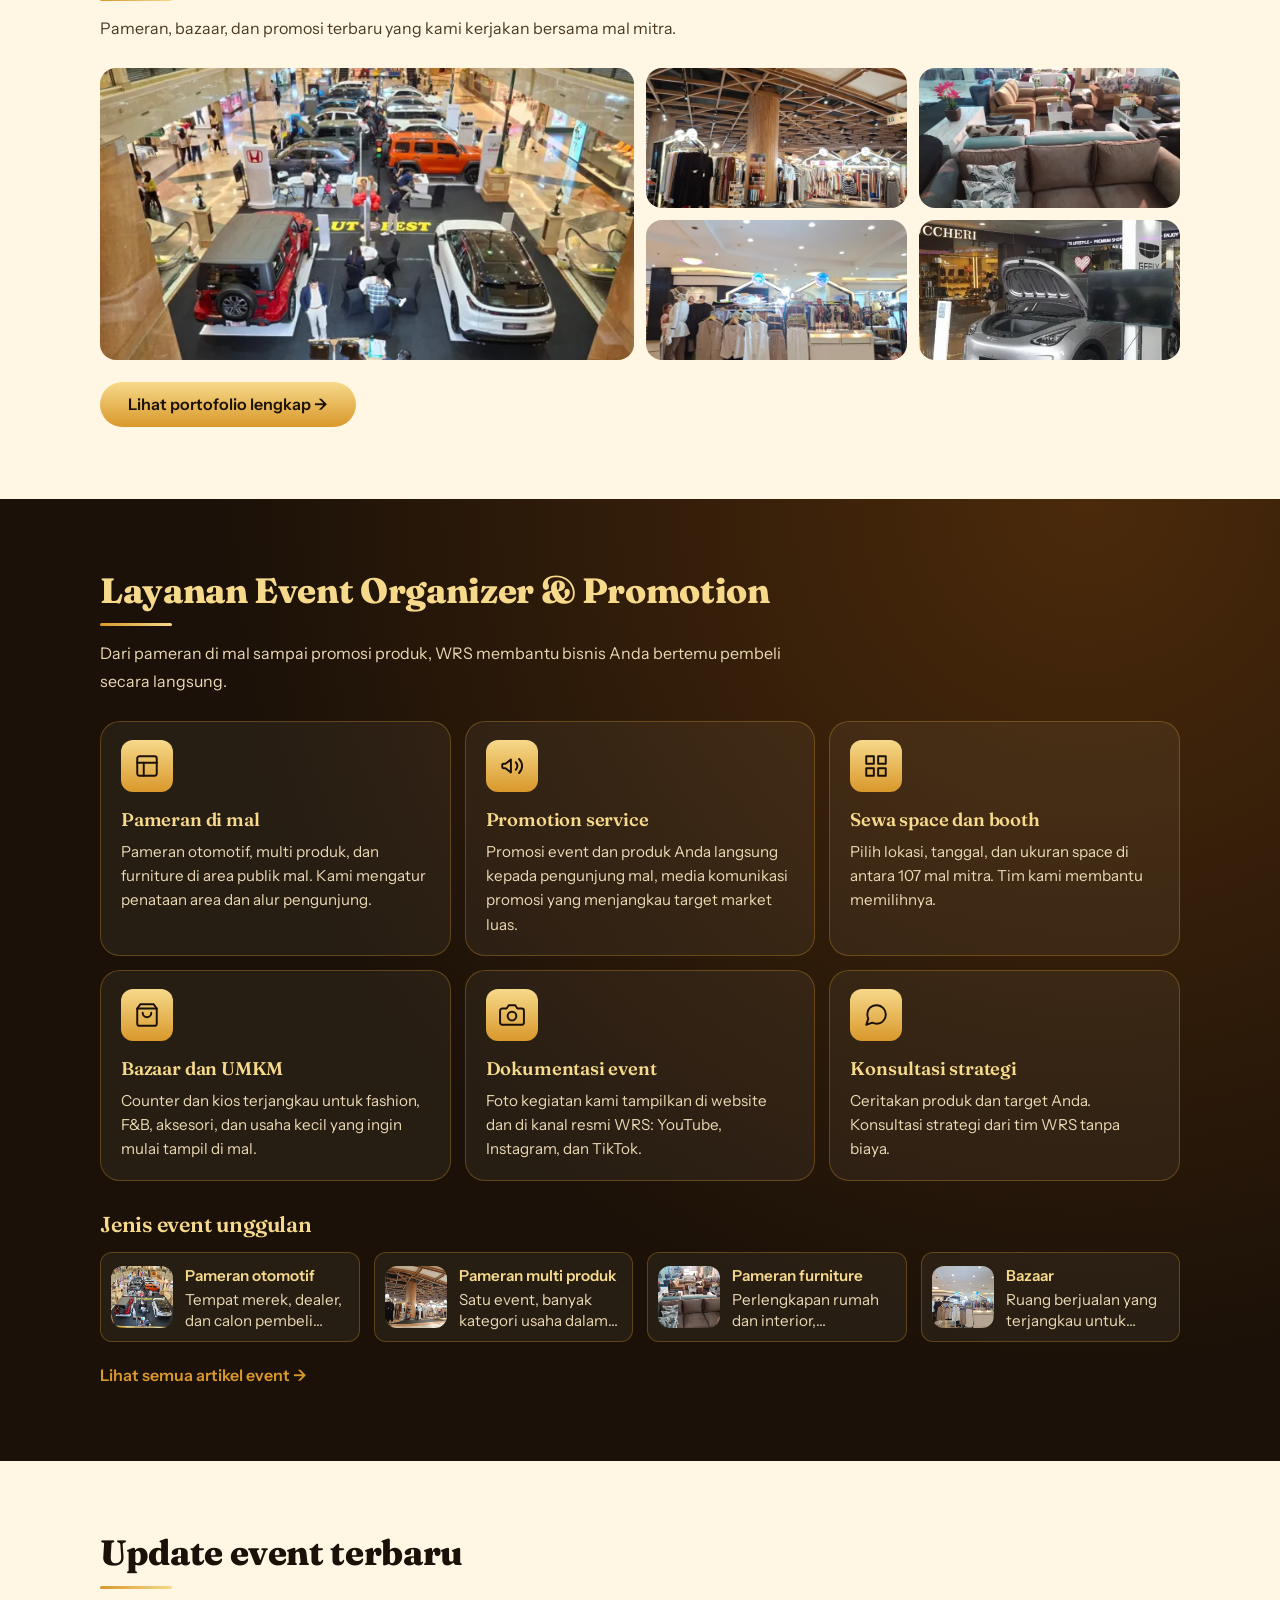
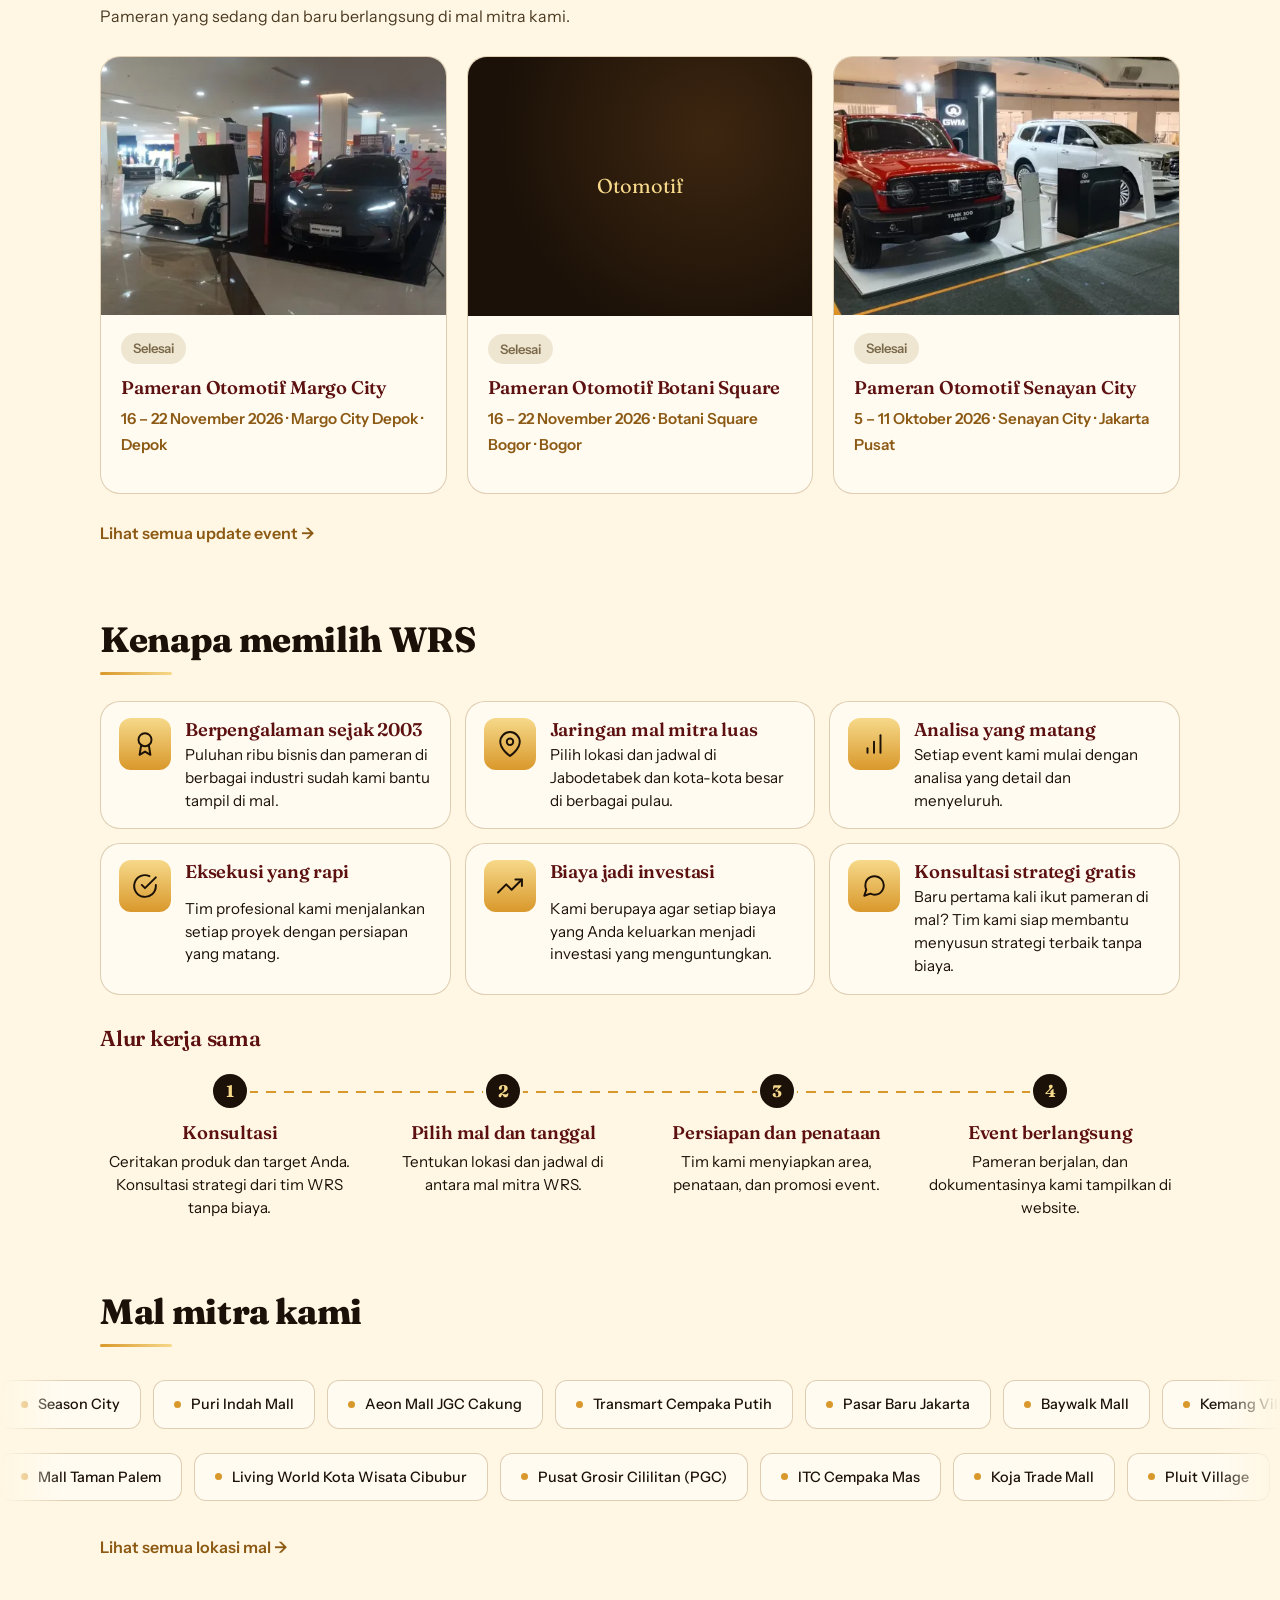
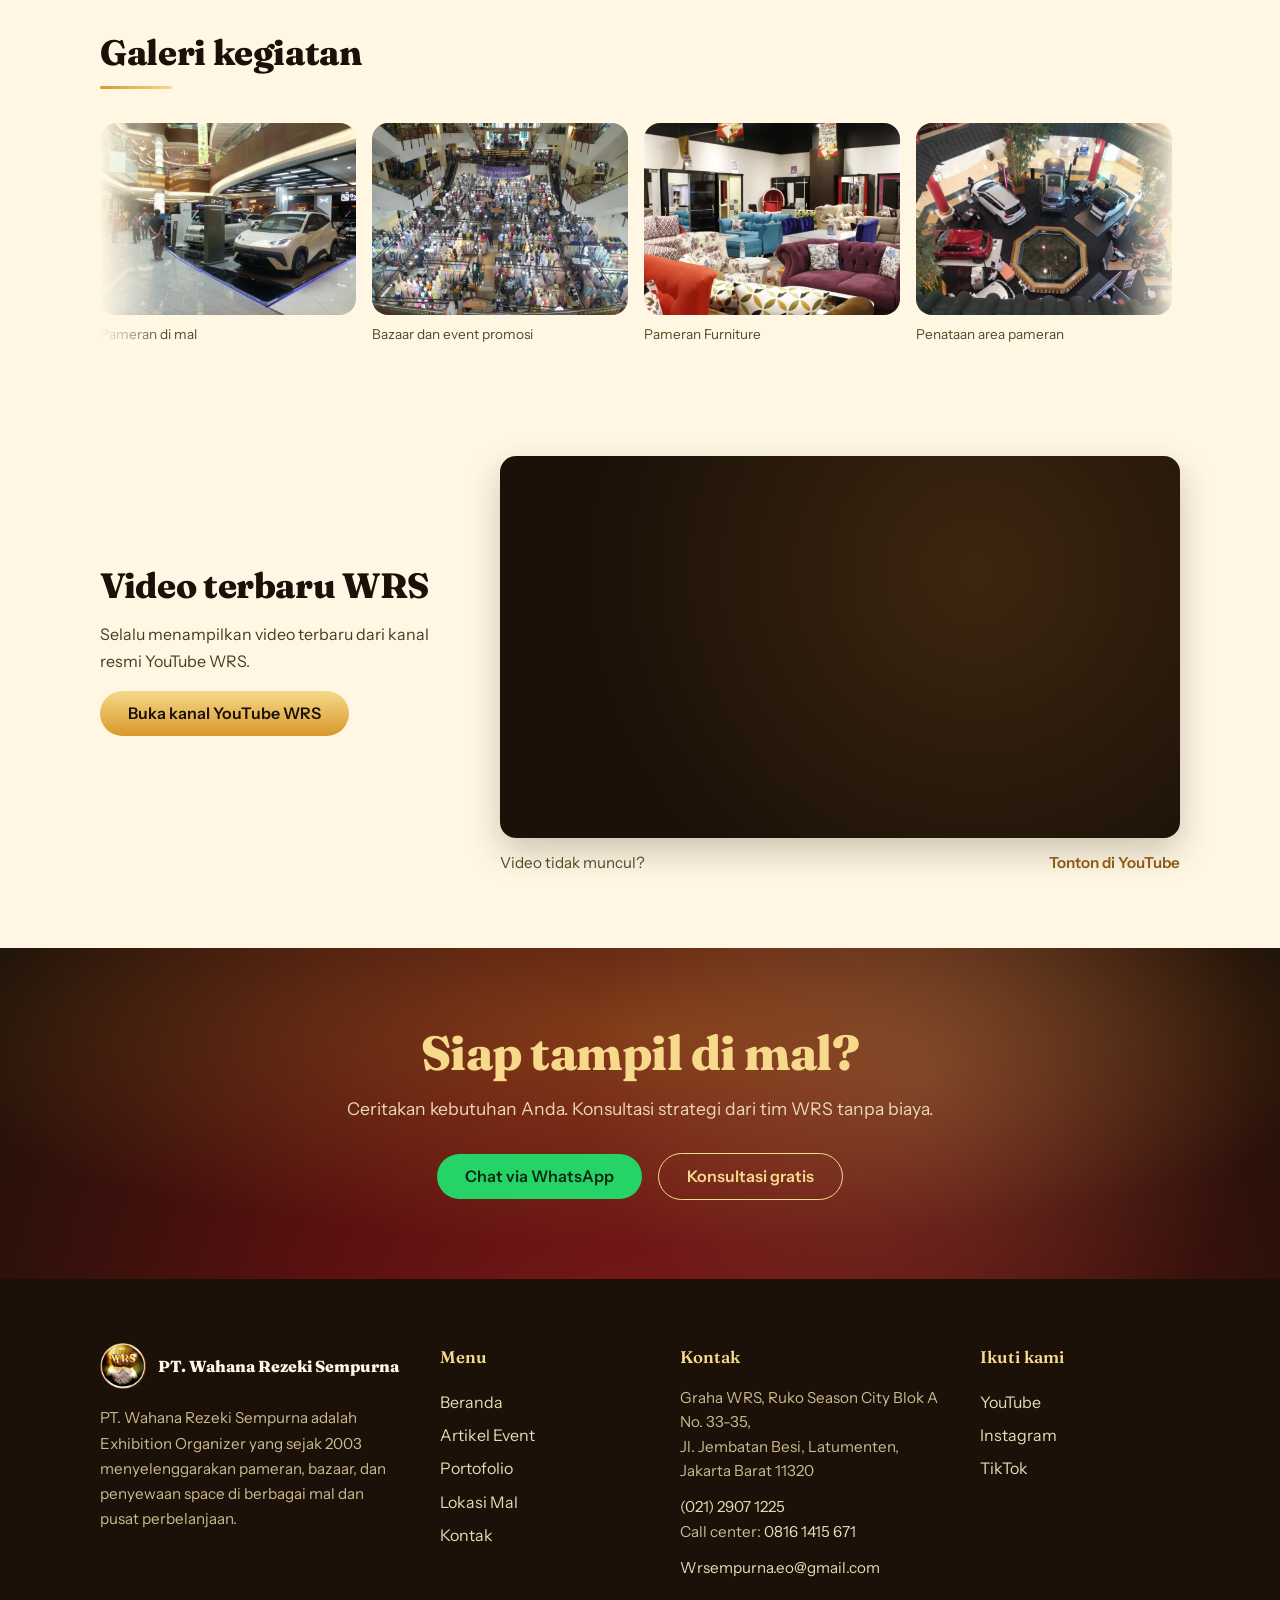
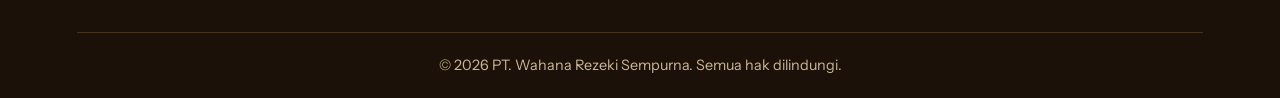
==== commit 9385f10f: "Bangun ulang website otomatis" ====
--- a/docs/index.html
+++ b/docs/index.html
@@ -58,7 +58,7 @@
 <section class="sec"><div class="inner">
 <h2>Update event terbaru</h2>
 <p class="sub">Pameran yang sedang dan baru berlangsung di mal mitra kami.</p>
-<div class="upd-mini-grid" data-n="2"><a class="upd-mini" href="event.html#update-2026-11-16-margo-city-depok" data-mulai="2026-11-16" data-selesai="2026-11-22"><img class="upd-mini-foto" src="images/u-2026-11-16-margo-city-depok-01-k.webp" alt="Pameran Otomotif Margo City" loading="lazy"><span class="upd-mini-isi"><span class="badge st-jalan">Sedang berlangsung</span><h3>Pameran Otomotif Margo City</h3><p class="upd-mini-meta">16 – 22 November 2026 · Margo City Depok · Depok</p></span></a><a class="upd-mini" href="event.html#update-2026-10-05-margo-city" data-mulai="2026-10-05" data-selesai="2026-10-11"><img class="upd-mini-foto" src="images/u-2026-10-05-margo-city-01-k.webp" alt="Pameran Otomotif Senayan City" loading="lazy"><span class="upd-mini-isi"><span class="badge st-selesai">Selesai</span><h3>Pameran Otomotif Senayan City</h3><p class="upd-mini-meta">5 – 11 Oktober 2026 · Senayan City · Jakarta Pusat</p></span></a></div>
+<div class="upd-mini-grid" data-n="3"><a class="upd-mini" href="event.html#update-2026-11-16-margo-city-depok" data-mulai="2026-11-16" data-selesai="2026-11-22"><img class="upd-mini-foto" src="images/u-2026-11-16-margo-city-depok-01-k.webp" alt="Pameran Otomotif Margo City" loading="lazy"><span class="upd-mini-isi"><span class="badge st-jalan">Sedang berlangsung</span><h3>Pameran Otomotif Margo City</h3><p class="upd-mini-meta">16 – 22 November 2026 · Margo City Depok · Depok</p></span></a><a class="upd-mini" href="event.html#update-2026-11-16-botani-square-bogor" data-mulai="2026-11-16" data-selesai="2026-11-22"><div class="upd-mini-foto">Otomotif</div><span class="upd-mini-isi"><span class="badge st-jalan">Sedang berlangsung</span><h3>Pameran Otomotif Botani Square</h3><p class="upd-mini-meta">16 – 22 November 2026 · Botani Square Bogor · Bogor</p></span></a><a class="upd-mini" href="event.html#update-2026-10-05-margo-city" data-mulai="2026-10-05" data-selesai="2026-10-11"><img class="upd-mini-foto" src="images/u-2026-10-05-margo-city-01-k.webp" alt="Pameran Otomotif Senayan City" loading="lazy"><span class="upd-mini-isi"><span class="badge st-selesai">Selesai</span><h3>Pameran Otomotif Senayan City</h3><p class="upd-mini-meta">5 – 11 Oktober 2026 · Senayan City · Jakarta Pusat</p></span></a></div>
 <a class="lihat-semua" href="event.html">Lihat semua update event →</a>
 </div></section>
 
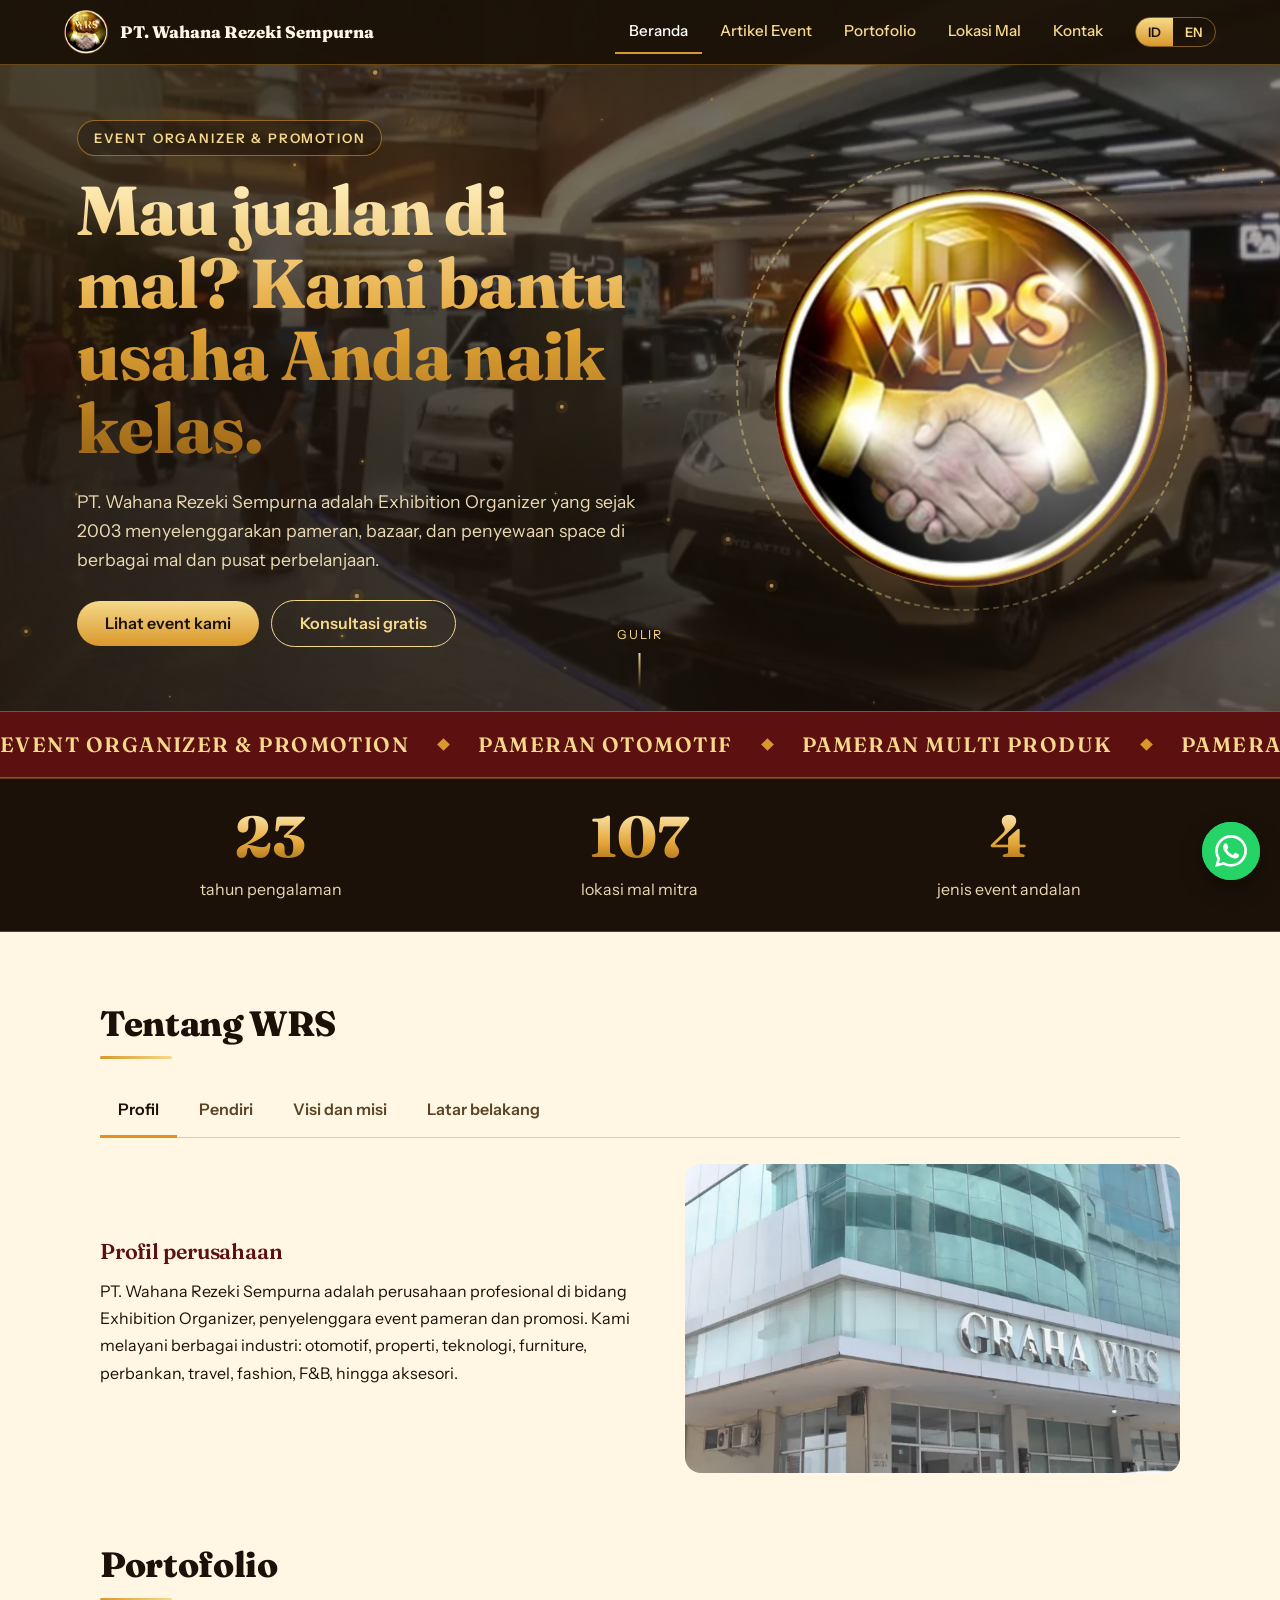
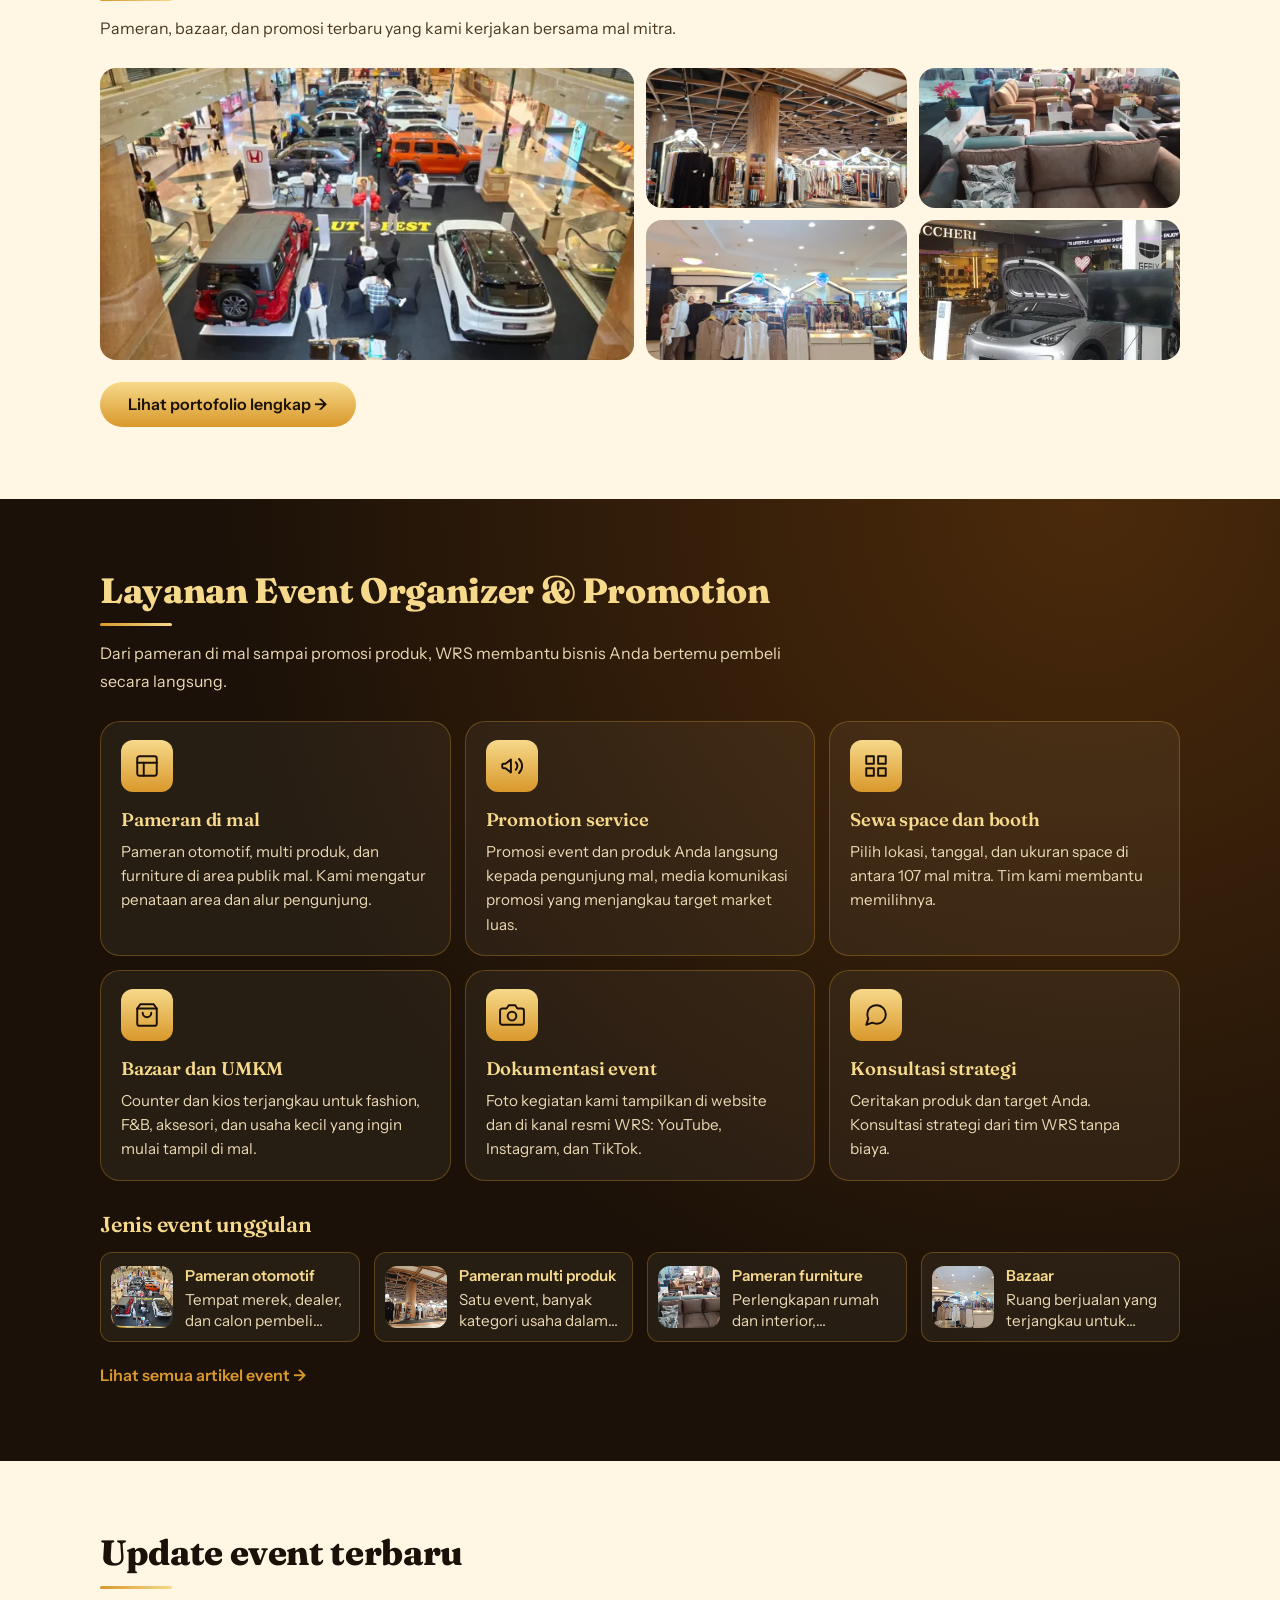
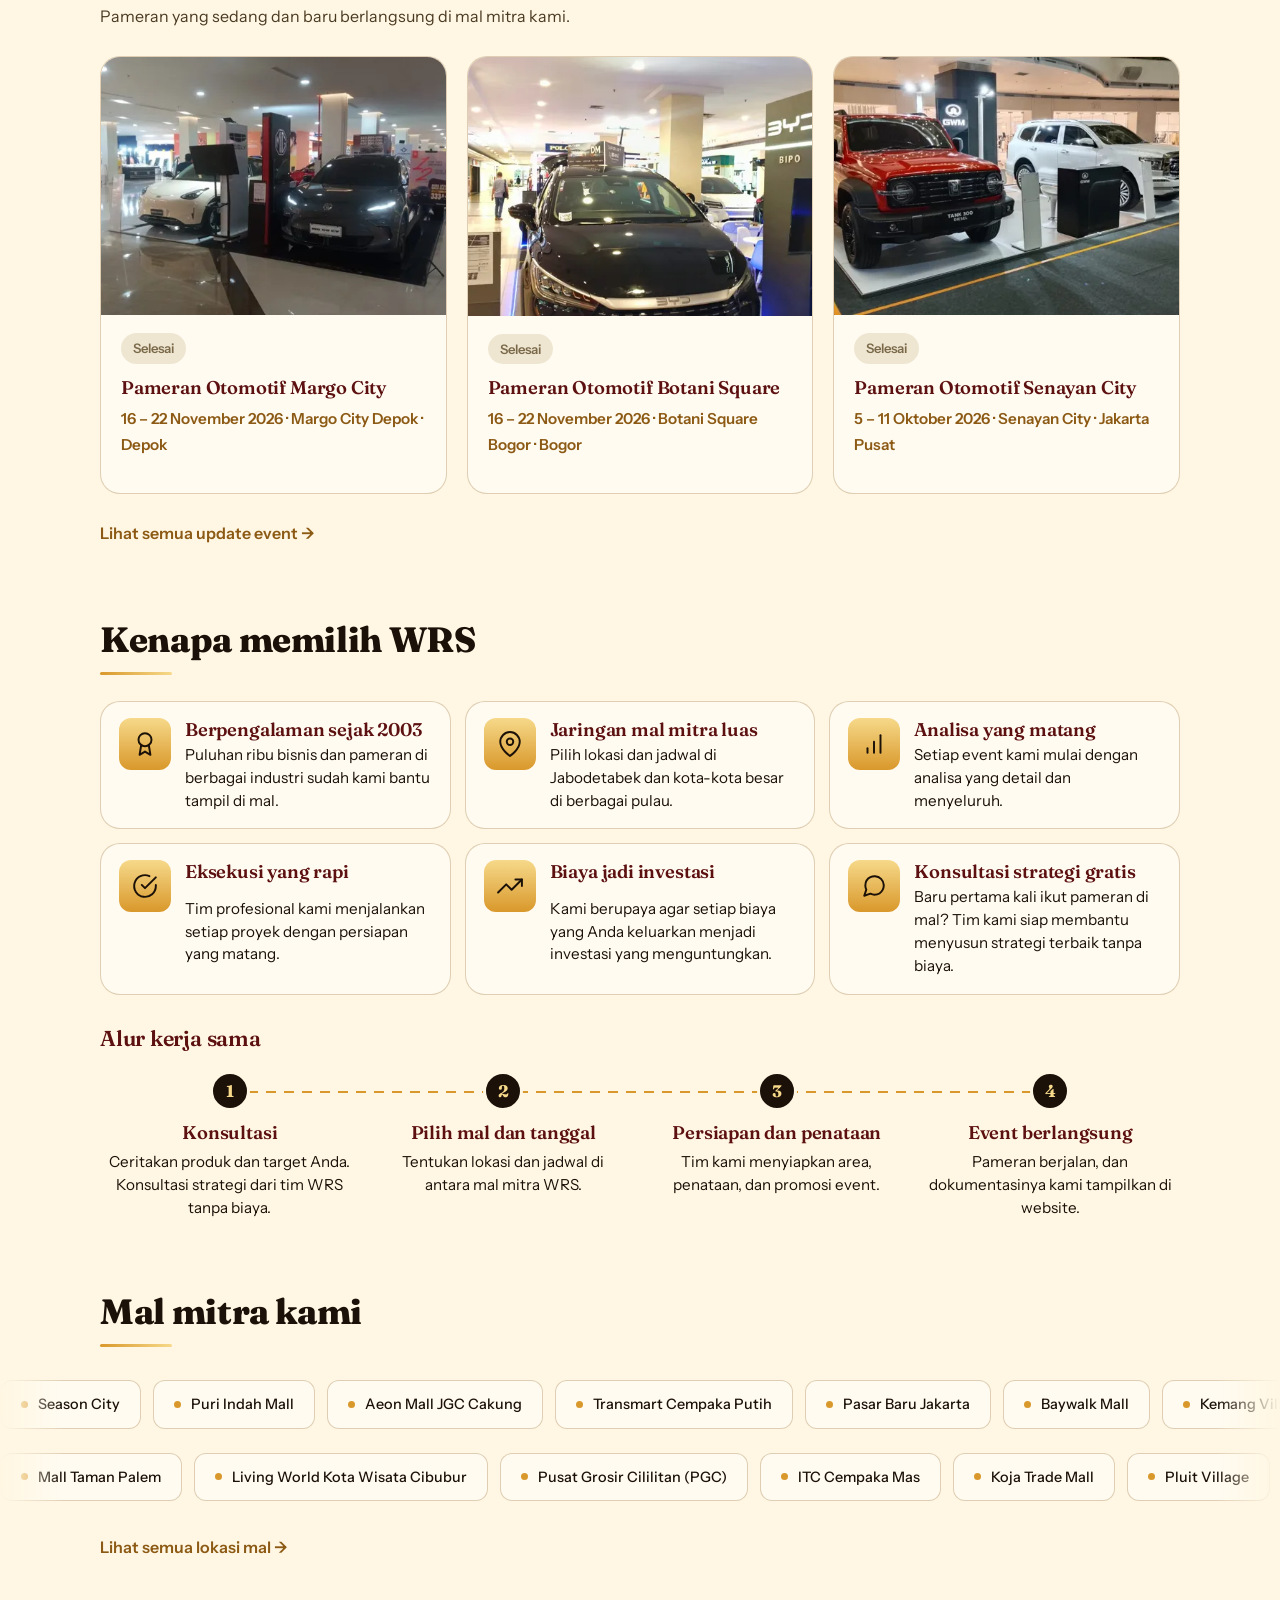
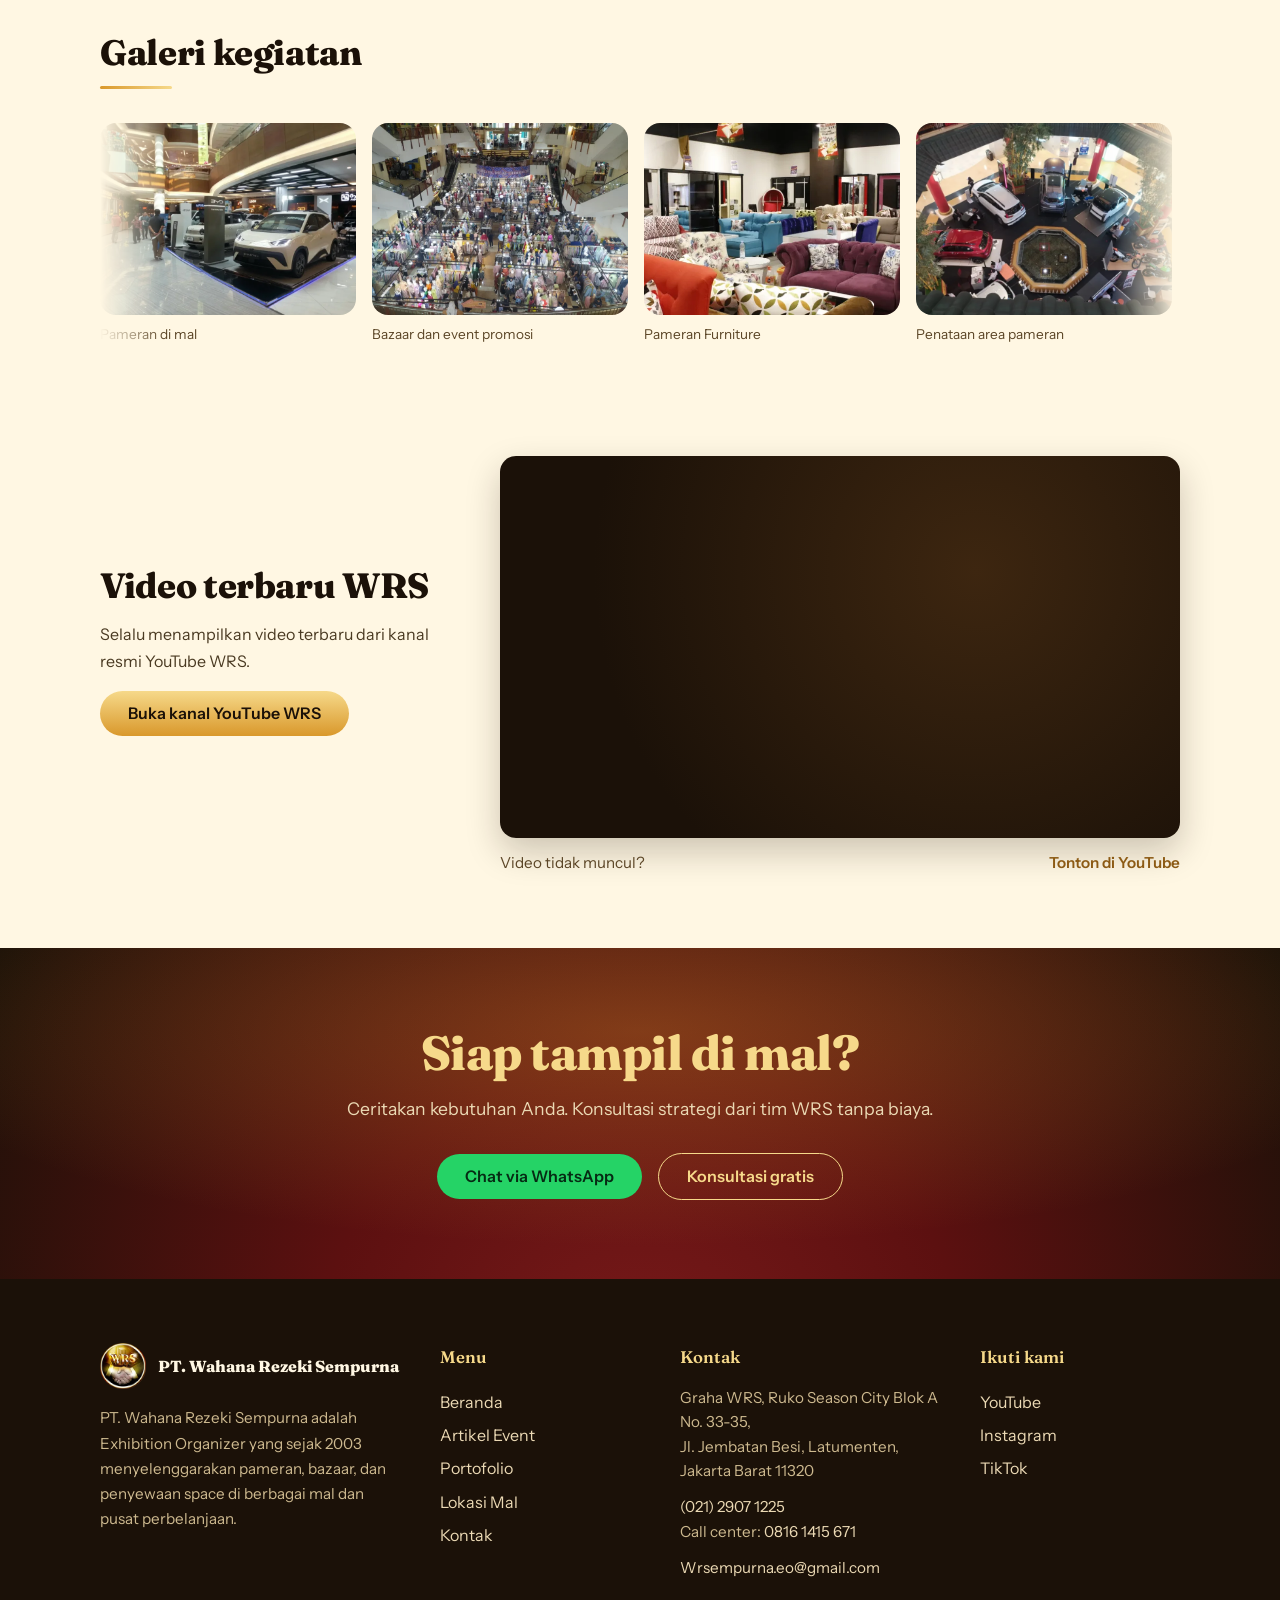
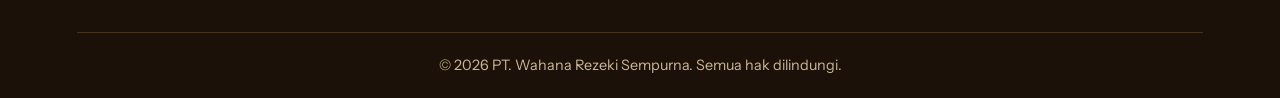
==== commit 8456924e: "Bangun ulang website otomatis" ====
--- a/docs/index.html
+++ b/docs/index.html
@@ -58,7 +58,7 @@
 <section class="sec"><div class="inner">
 <h2>Update event terbaru</h2>
 <p class="sub">Pameran yang sedang dan baru berlangsung di mal mitra kami.</p>
-<div class="upd-mini-grid" data-n="3"><a class="upd-mini" href="event.html#update-2026-11-16-margo-city-depok" data-mulai="2026-11-16" data-selesai="2026-11-22"><img class="upd-mini-foto" src="images/u-2026-11-16-margo-city-depok-01-k.webp" alt="Pameran Otomotif Margo City" loading="lazy"><span class="upd-mini-isi"><span class="badge st-jalan">Sedang berlangsung</span><h3>Pameran Otomotif Margo City</h3><p class="upd-mini-meta">16 – 22 November 2026 · Margo City Depok · Depok</p></span></a><a class="upd-mini" href="event.html#update-2026-11-16-botani-square-bogor" data-mulai="2026-11-16" data-selesai="2026-11-22"><div class="upd-mini-foto">Otomotif</div><span class="upd-mini-isi"><span class="badge st-jalan">Sedang berlangsung</span><h3>Pameran Otomotif Botani Square</h3><p class="upd-mini-meta">16 – 22 November 2026 · Botani Square Bogor · Bogor</p></span></a><a class="upd-mini" href="event.html#update-2026-10-05-margo-city" data-mulai="2026-10-05" data-selesai="2026-10-11"><img class="upd-mini-foto" src="images/u-2026-10-05-margo-city-01-k.webp" alt="Pameran Otomotif Senayan City" loading="lazy"><span class="upd-mini-isi"><span class="badge st-selesai">Selesai</span><h3>Pameran Otomotif Senayan City</h3><p class="upd-mini-meta">5 – 11 Oktober 2026 · Senayan City · Jakarta Pusat</p></span></a></div>
+<div class="upd-mini-grid" data-n="3"><a class="upd-mini" href="event.html#update-2026-11-16-margo-city-depok" data-mulai="2026-11-16" data-selesai="2026-11-22"><img class="upd-mini-foto" src="images/u-2026-11-16-margo-city-depok-01-k.webp" alt="Pameran Otomotif Margo City" loading="lazy"><span class="upd-mini-isi"><span class="badge st-jalan">Sedang berlangsung</span><h3>Pameran Otomotif Margo City</h3><p class="upd-mini-meta">16 – 22 November 2026 · Margo City Depok · Depok</p></span></a><a class="upd-mini" href="event.html#update-2026-11-16-botani-square-bogor" data-mulai="2026-11-16" data-selesai="2026-11-22"><img class="upd-mini-foto" src="images/u-2026-11-16-botani-square-bogor-01-k.webp" alt="Pameran Otomotif Botani Square" loading="lazy"><span class="upd-mini-isi"><span class="badge st-jalan">Sedang berlangsung</span><h3>Pameran Otomotif Botani Square</h3><p class="upd-mini-meta">16 – 22 November 2026 · Botani Square Bogor · Bogor</p></span></a><a class="upd-mini" href="event.html#update-2026-10-05-margo-city" data-mulai="2026-10-05" data-selesai="2026-10-11"><img class="upd-mini-foto" src="images/u-2026-10-05-margo-city-01-k.webp" alt="Pameran Otomotif Senayan City" loading="lazy"><span class="upd-mini-isi"><span class="badge st-selesai">Selesai</span><h3>Pameran Otomotif Senayan City</h3><p class="upd-mini-meta">5 – 11 Oktober 2026 · Senayan City · Jakarta Pusat</p></span></a></div>
 <a class="lihat-semua" href="event.html">Lihat semua update event →</a>
 </div></section>
 
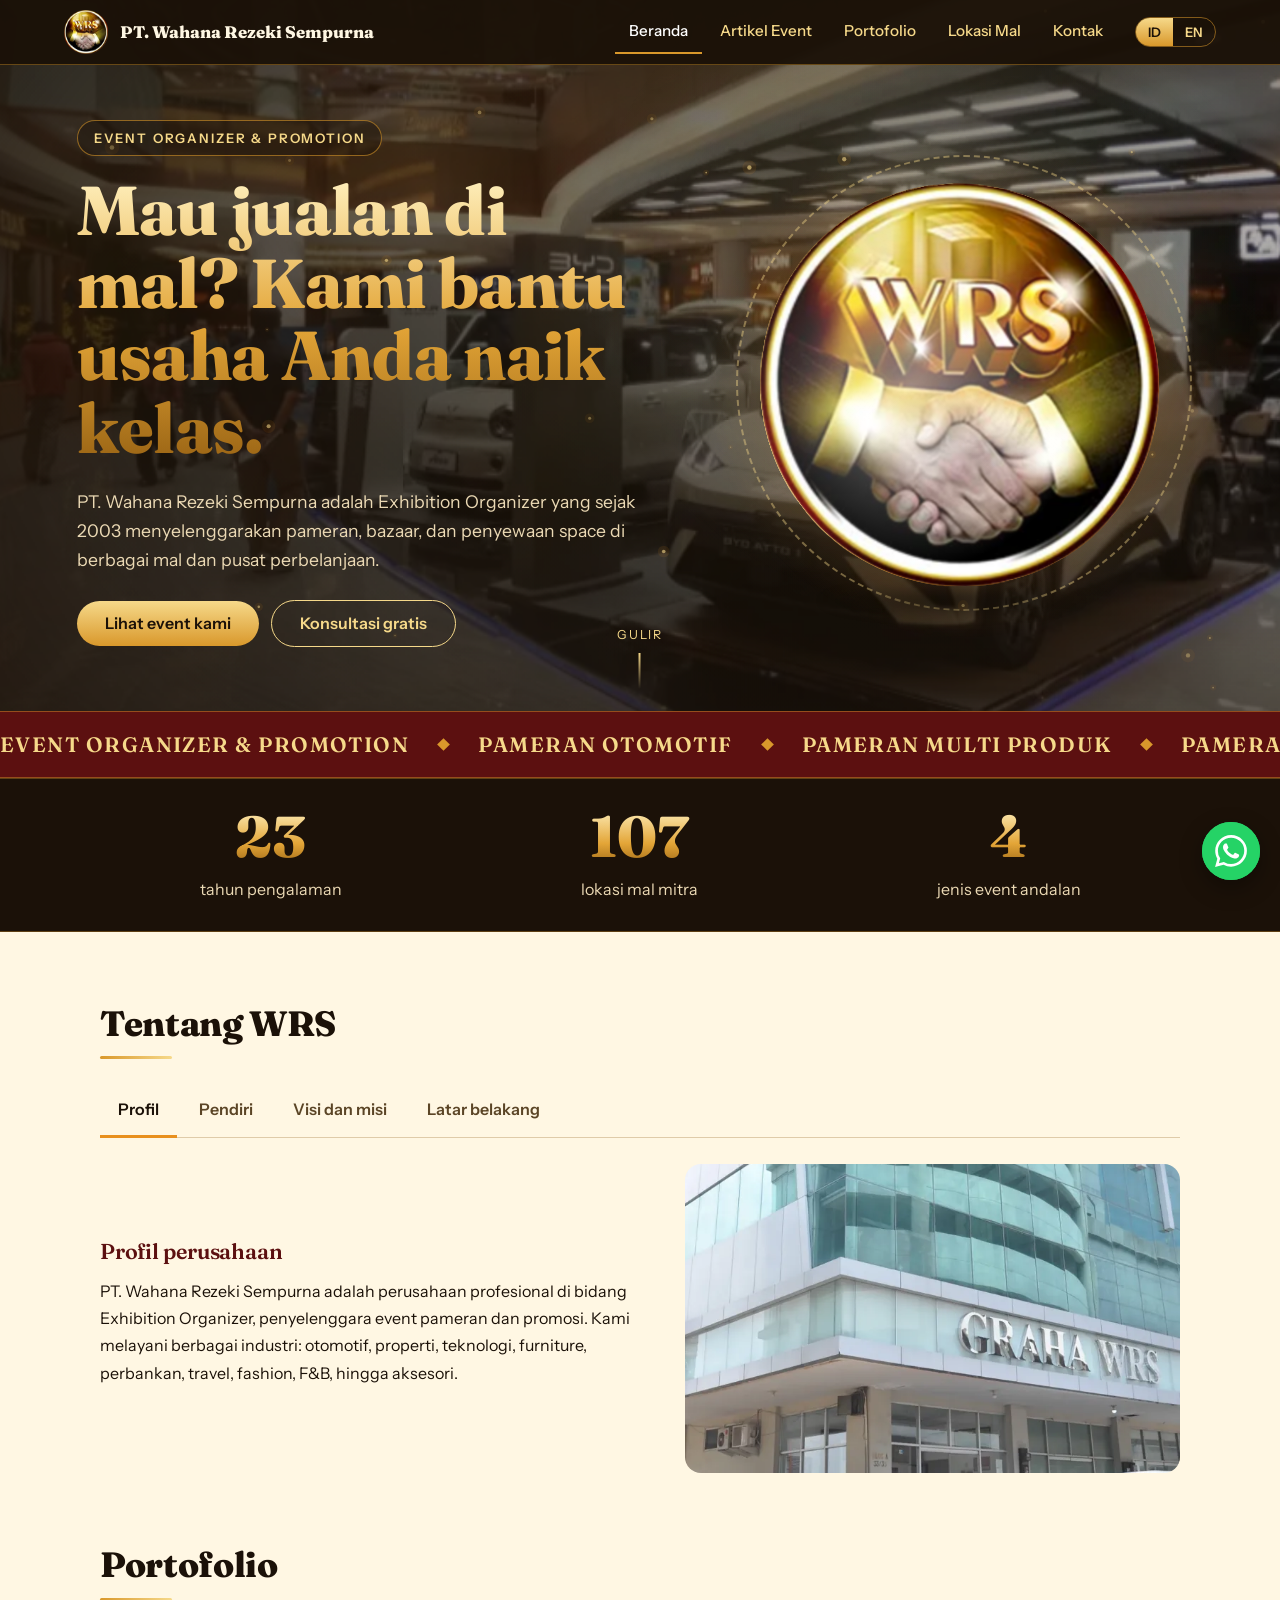
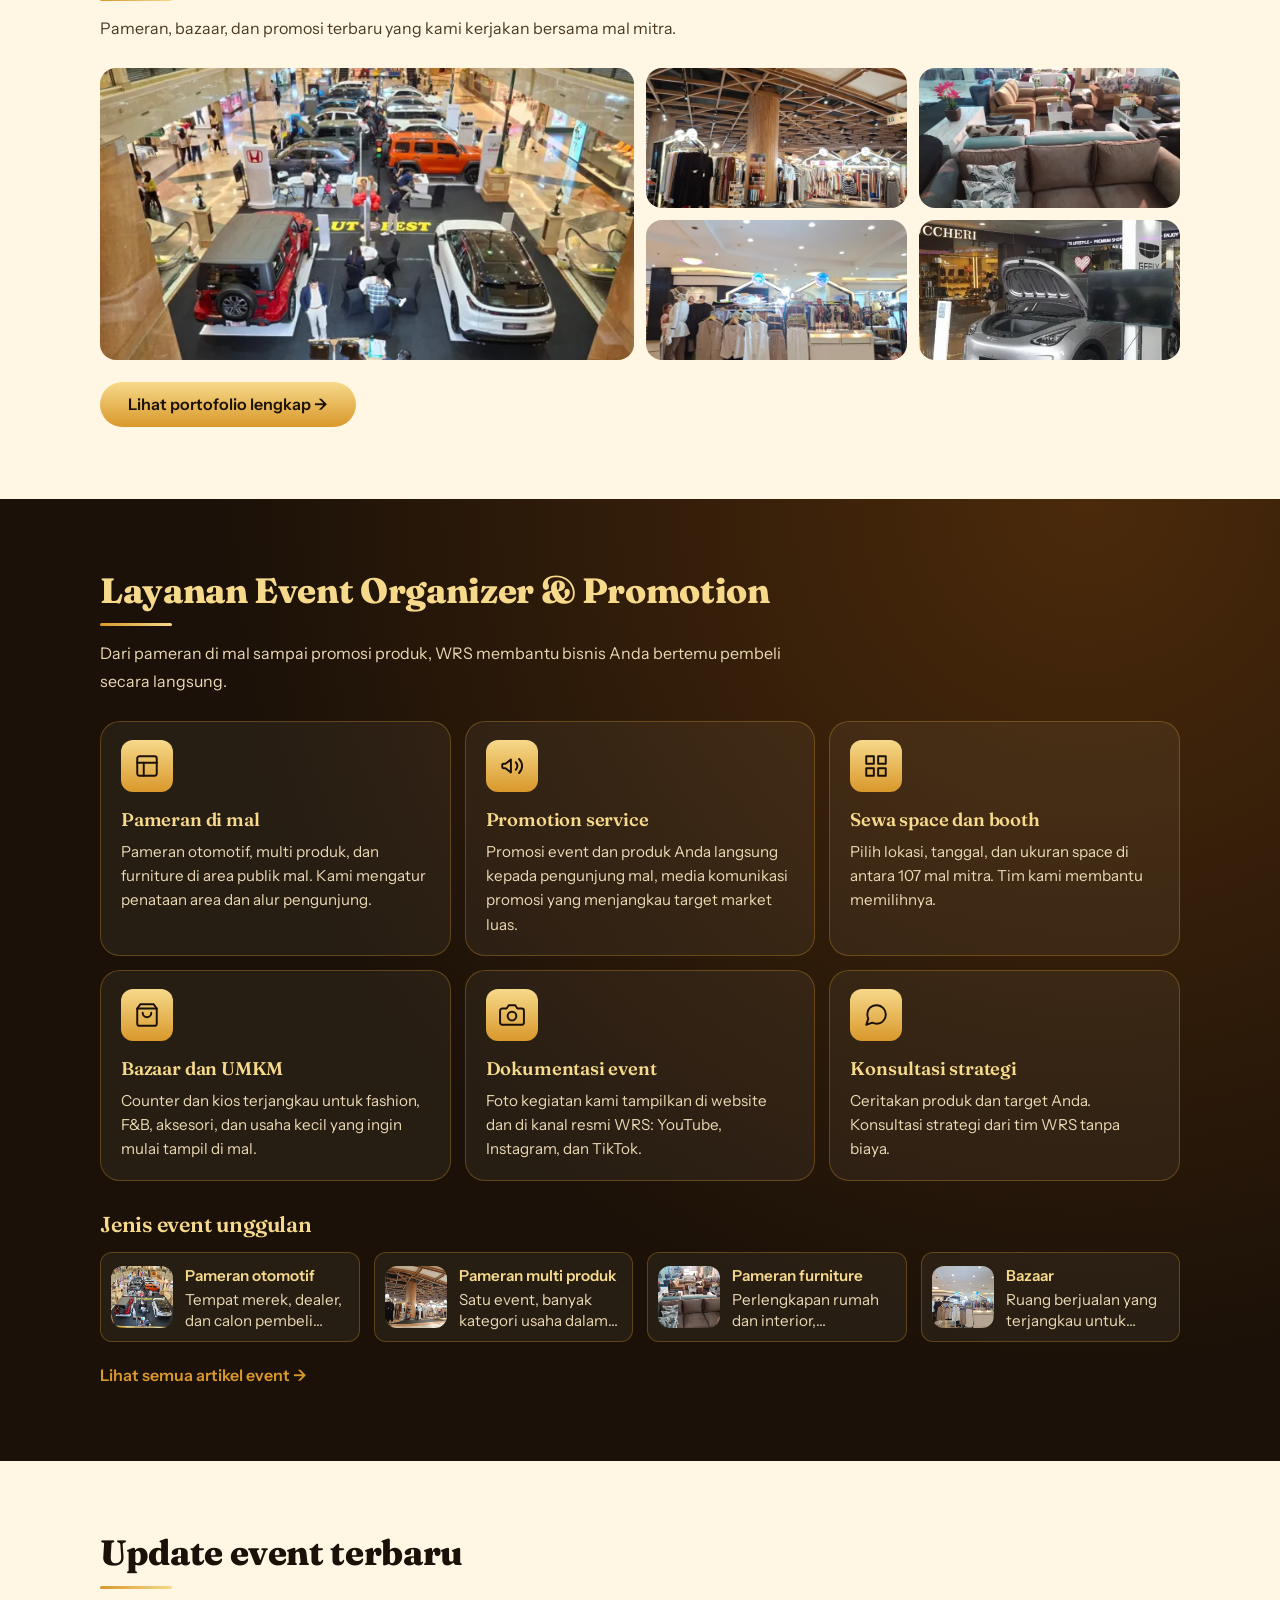
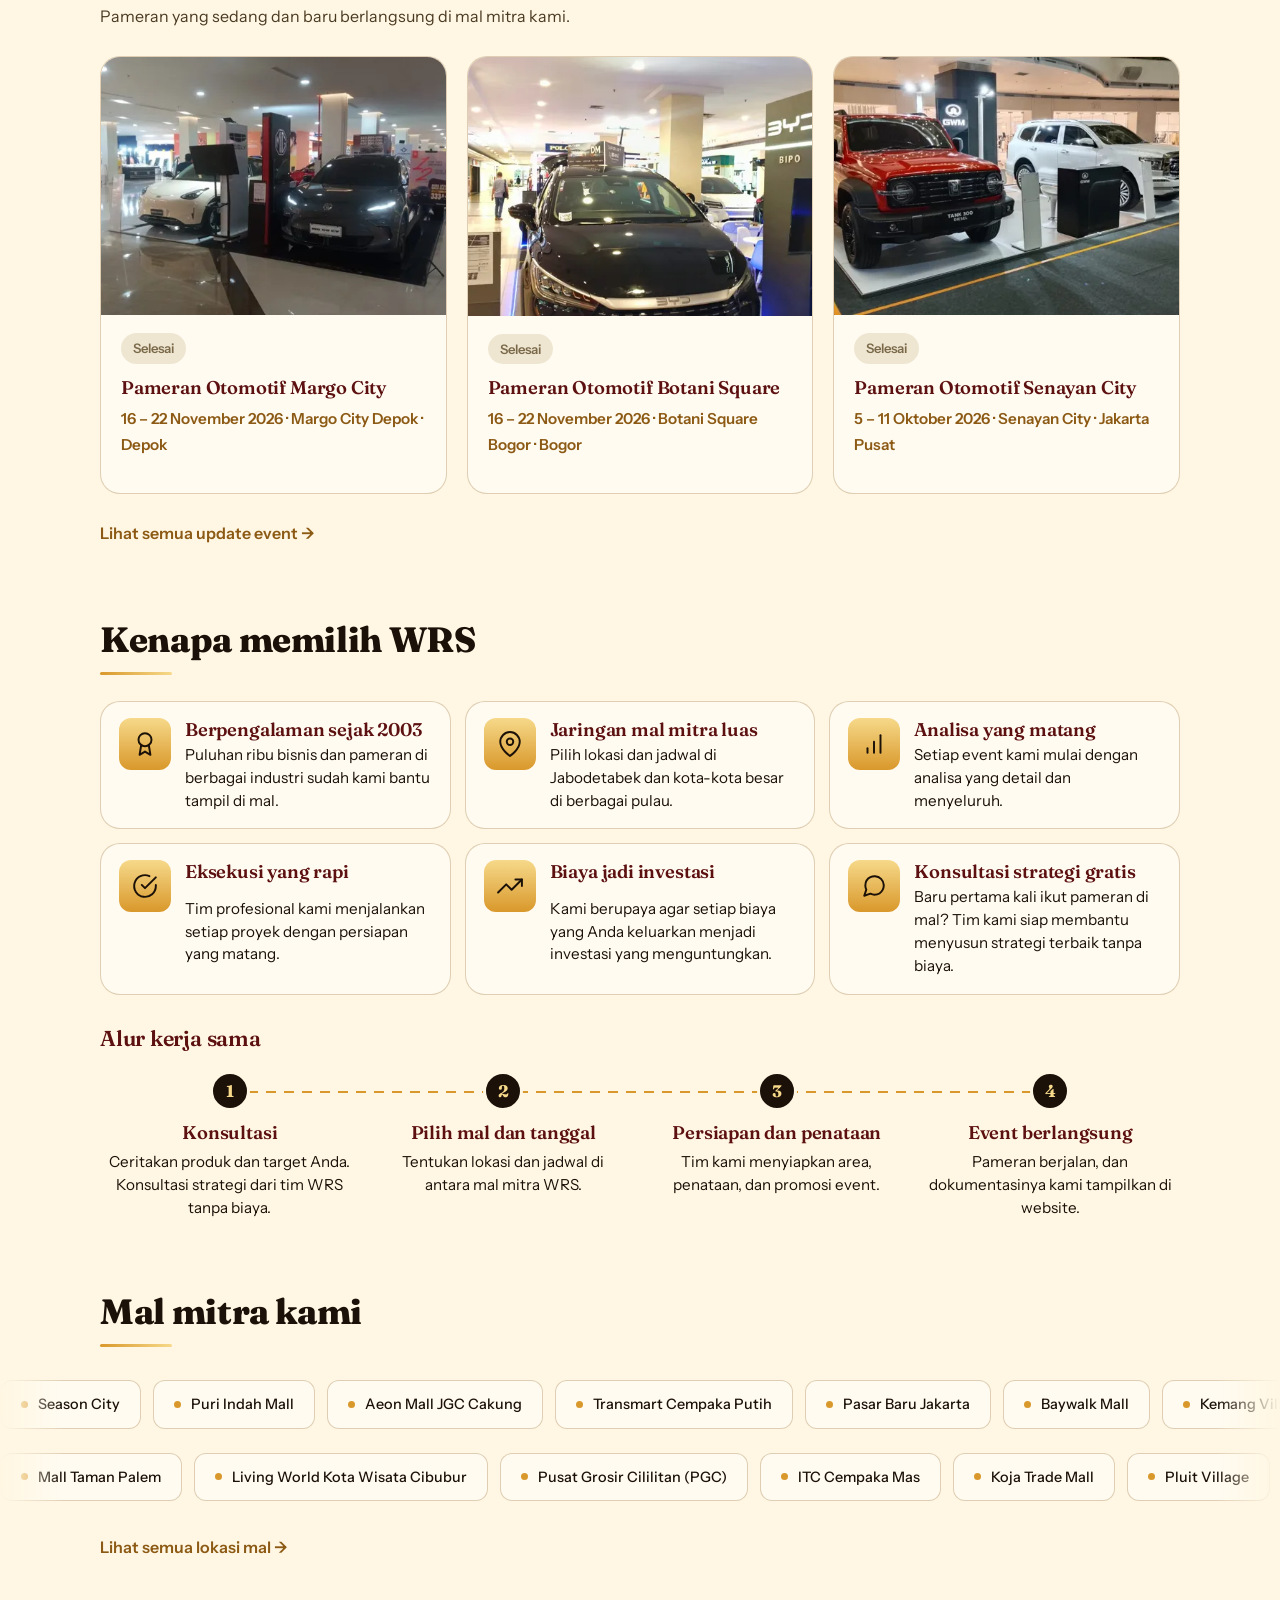
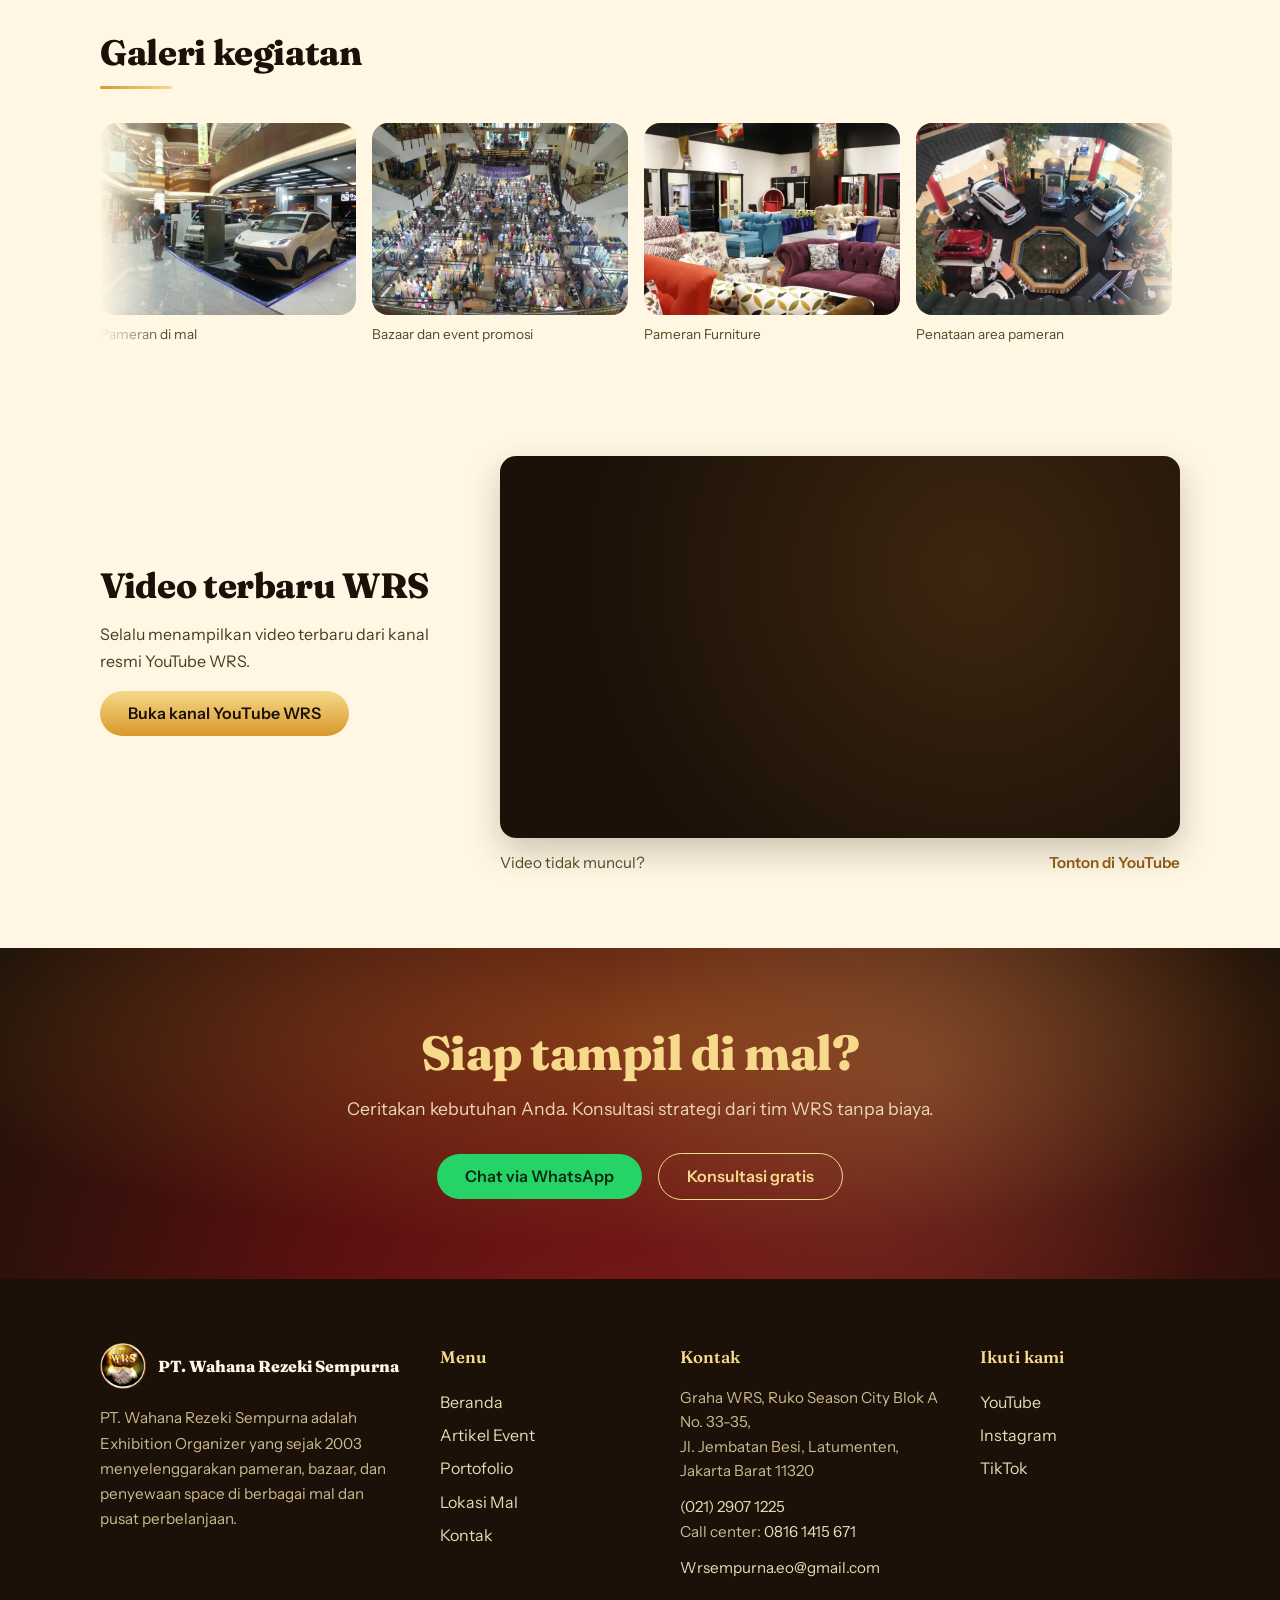
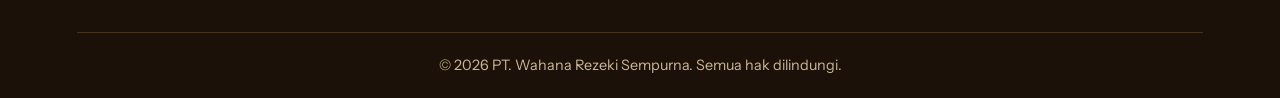
==== commit c9570948: "tampilan ringkas event" ====
--- a/docs/index.html
+++ b/docs/index.html
@@ -12,10 +12,10 @@
 <link rel="preconnect" href="https://fonts.googleapis.com">
 <link rel="preconnect" href="https://fonts.gstatic.com" crossorigin>
 <link rel="stylesheet" href="https://fonts.googleapis.com/css2?family=Fraunces:opsz,wght@9..144,600;9..144,800&family=Instrument+Sans:wght@400;500;600&display=swap">
-<link rel="stylesheet" href="assets/style.css?v=9e7800be">
+<link rel="stylesheet" href="assets/style.css?v=47d11991">
 <script type="application/ld+json">{"@context": "https://schema.org", "@type": "Organization", "name": "PT. Wahana Rezeki Sempurna", "foundingDate": "2003", "description": "PT. Wahana Rezeki Sempurna adalah Exhibition Organizer yang sejak 2003 menyelenggarakan pameran, bazaar, dan penyewaan space di berbagai mal dan pusat perbelanjaan.", "inLanguage": "id", "email": "Wrsempurna.eo@gmail.com", "telephone": "(021) 2907 1225", "address": {"@type": "PostalAddress", "streetAddress": "Graha WRS, Ruko Season City Blok A No. 33-35, Jl. Jembatan Besi, Latumenten, Jakarta Barat 11320", "addressCountry": "ID"}, "sameAs": ["https://www.youtube.com/@wrseo3919", "https://www.instagram.com/eo.wrs.id", "https://www.tiktok.com/@wrs.eo"], "makesOffer": [{"@type": "Offer", "itemOffered": {"@type": "Service", "name": "Pameran di mal"}}, {"@type": "Offer", "itemOffered": {"@type": "Service", "name": "Promotion service"}}, {"@type": "Offer", "itemOffered": {"@type": "Service", "name": "Sewa space dan booth"}}, {"@type": "Offer", "itemOffered": {"@type": "Service", "name": "Bazaar dan UMKM"}}, {"@type": "Offer", "itemOffered": {"@type": "Service", "name": "Dokumentasi event"}}, {"@type": "Offer", "itemOffered": {"@type": "Service", "name": "Konsultasi strategi"}}]}</script>
 </head>
-<body data-t="{&quot;lb_tutup&quot;: &quot;Tutup&quot;, &quot;lb_sebelum&quot;: &quot;Foto sebelumnya&quot;, &quot;lb_sesudah&quot;: &quot;Foto berikutnya&quot;, &quot;lb_label&quot;: &quot;Tampilan foto&quot;, &quot;jumlah&quot;: &quot;{total} lokasi&quot;, &quot;jumlah_saring&quot;: &quot;{n} dari {total} lokasi&quot;, &quot;wa_awal&quot;: &quot;Halo WRS, saya &quot;, &quot;wa_dari&quot;: &quot; dari &quot;, &quot;wa_butuh&quot;: &quot;Kebutuhan: &quot;, &quot;st_akan&quot;: &quot;Akan datang&quot;, &quot;st_jalan&quot;: &quot;Sedang berlangsung&quot;, &quot;st_selesai&quot;: &quot;Selesai&quot;, &quot;foto_lihat&quot;: &quot;Lihat semua foto ({n})&quot;, &quot;foto_tutup&quot;: &quot;Tampilkan lebih sedikit&quot;, &quot;disalin&quot;: &quot;Tersalin&quot;, &quot;mengirim&quot;: &quot;Membuka WhatsApp...&quot;, &quot;wa_manual&quot;: &quot;WhatsApp tidak terbuka? Klik di sini.&quot;, &quot;n_mal&quot;: &quot;{n} mal&quot;, &quot;peta_gagal&quot;: &quot;Peta tidak dapat dimuat. Gunakan daftar mal di bawah.&quot;}">
+<body data-t="{&quot;lb_tutup&quot;: &quot;Tutup&quot;, &quot;lb_sebelum&quot;: &quot;Foto sebelumnya&quot;, &quot;lb_sesudah&quot;: &quot;Foto berikutnya&quot;, &quot;lb_label&quot;: &quot;Tampilan foto&quot;, &quot;jumlah&quot;: &quot;{total} lokasi&quot;, &quot;jumlah_saring&quot;: &quot;{n} dari {total} lokasi&quot;, &quot;wa_awal&quot;: &quot;Halo WRS, saya &quot;, &quot;wa_dari&quot;: &quot; dari &quot;, &quot;wa_butuh&quot;: &quot;Kebutuhan: &quot;, &quot;st_akan&quot;: &quot;Akan datang&quot;, &quot;st_jalan&quot;: &quot;Sedang berlangsung&quot;, &quot;st_selesai&quot;: &quot;Selesai&quot;, &quot;foto_lihat&quot;: &quot;Lihat semua foto ({n})&quot;, &quot;foto_tutup&quot;: &quot;Tampilkan lebih sedikit&quot;, &quot;hasil&quot;: &quot;Menampilkan {a} dari {b} event&quot;, &quot;disalin&quot;: &quot;Tersalin&quot;, &quot;mengirim&quot;: &quot;Membuka WhatsApp...&quot;, &quot;wa_manual&quot;: &quot;WhatsApp tidak terbuka? Klik di sini.&quot;, &quot;n_mal&quot;: &quot;{n} mal&quot;, &quot;peta_gagal&quot;: &quot;Peta tidak dapat dimuat. Gunakan daftar mal di bawah.&quot;}">
 <div class="progres" aria-hidden="true"></div>
 <div class="nav"><a class="brand" href="index.html"><img src="images/logo-512.png" alt="Logo PT. Wahana Rezeki Sempurna"><span>PT. Wahana Rezeki Sempurna</span></a><nav class="links" id="menu-utama"><a href="index.html" class="on">Beranda</a><a href="event.html">Artikel Event</a><a href="portofolio.html">Portofolio</a><a href="lokasi.html">Lokasi Mal</a><a href="kontak.html">Kontak</a></nav><div class="lang" role="group" aria-label="Bahasa"><a href="index.html" lang="id" hreflang="id" title="Bahasa Indonesia" class="on" aria-current="true">ID</a><a href="en/index.html" lang="en" hreflang="en" title="English">EN</a></div><button class="burger" type="button" aria-label="Buka menu" aria-expanded="false" aria-controls="menu-utama"><span></span><span></span><span></span></button></div>
 <main class="p-home">
@@ -110,6 +110,6 @@
 </div><div class="foot-bawah"><div class="inner"><span>© 2026 PT. Wahana Rezeki Sempurna. Semua hak dilindungi.</span></div></div></footer>
 <button class="ke-atas" type="button" aria-label="Kembali ke atas"><svg viewBox="0 0 24 24" aria-hidden="true"><polyline points="18 15 12 9 6 15"/></svg></button>
 <a class="wa-float" href="https://wa.me/628161415671?text=Halo+WRS%2C+saya+ingin+bertanya+tentang+pameran+atau+sewa+space+di+mal." target="_blank" rel="noopener" aria-label="Chat WhatsApp"><svg viewBox="0 0 24 24" width="32" height="32" aria-hidden="true"><path d="M17.472 14.382c-.297-.149-1.758-.867-2.03-.967-.273-.099-.471-.148-.67.15-.197.297-.767.966-.94 1.164-.173.199-.347.223-.644.075-.297-.15-1.255-.463-2.39-1.475-.883-.788-1.48-1.761-1.653-2.059-.173-.297-.018-.458.13-.606.134-.133.298-.347.446-.52.149-.174.198-.298.298-.497.099-.198.05-.371-.025-.52-.075-.149-.669-1.612-.916-2.207-.242-.579-.487-.5-.669-.51-.173-.008-.371-.01-.57-.01-.198 0-.52.074-.792.372-.272.297-1.04 1.016-1.04 2.479 0 1.462 1.065 2.875 1.213 3.074.149.198 2.096 3.2 5.077 4.487.709.306 1.262.489 1.694.625.712.227 1.36.195 1.871.118.571-.085 1.758-.719 2.006-1.413.248-.694.248-1.289.173-1.413-.074-.124-.272-.198-.57-.347m-5.421 7.403h-.004a9.87 9.87 0 01-5.031-1.378l-.361-.214-3.741.982.998-3.648-.235-.374a9.86 9.86 0 01-1.51-5.26c.001-5.45 4.436-9.884 9.888-9.884 2.64 0 5.122 1.03 6.988 2.898a9.825 9.825 0 012.893 6.994c-.003 5.45-4.437 9.884-9.885 9.884m8.413-18.297A11.815 11.815 0 0012.05 0C5.495 0 .16 5.335.157 11.892c0 2.096.547 4.142 1.588 5.945L.057 24l6.305-1.654a11.882 11.882 0 005.683 1.448h.005c6.554 0 11.89-5.335 11.893-11.893a11.821 11.821 0 00-3.48-8.413z"/></svg></a>
-<script src="assets/app.js?v=d35d9547" defer></script>
+<script src="assets/app.js?v=5fd77bdc" defer></script>
 </body>
 </html>
--- a/docs/assets/style.css
+++ b/docs/assets/style.css
@@ -1150,3 +1150,44 @@
   .kenapa .langkah b{grid-row:span 2;margin:0}
   .kenapa .langkah p{max-width:none;margin:0}
 }
+
+/* ==========================================================================
+   Daftar update event ringkas: aktif otomatis saat event lebih dari UPDATE_RINGKAS_MULAI (konten.py, bawaan 8).
+   Satu baris per event, foto dan deskripsi muncul saat baris diklik. Ada pencarian dan saringan status.
+   ========================================================================== */
+.upd[hidden]{display:none}
+.upd-tools{display:flex;flex-wrap:wrap;align-items:center;gap:12px 16px;margin-top:22px}
+.upd-tools .chips{margin:0}
+.upd-cari{flex:1 1 260px;min-width:0;padding:12px 16px;border:1.5px solid var(--garis);border-radius:var(--r-sm);
+  background:var(--kartu);color:var(--espresso);font:inherit;font-size:var(--t-body)}
+.upd-cari:focus{outline:2px solid var(--gold);outline-offset:1px}
+.upd-hasil{margin:14px 0 0;font-size:var(--t-small);color:#7a6a4a}
+.upd-kosong-cari{margin:18px 0 0;padding:18px 20px;border:1px dashed var(--garis);border-radius:var(--r-md);color:#7a6a4a}
+.upd-list.ringkas{margin-top:14px;padding-left:0}
+.upd-list.ringkas::before{display:none}
+.upd.upd-r{margin:0 0 10px;padding:0;overflow:hidden}
+.upd.upd-r::before{display:none}
+.upd-s{display:grid;grid-template-columns:72px minmax(0,1fr) auto 14px;align-items:center;gap:14px;
+  padding:12px 18px 12px 12px;cursor:pointer;list-style:none;transition:background .2s}
+.upd-s::-webkit-details-marker{display:none}
+.upd-s:hover,.upd-r[open]>.upd-s{background:var(--pasir)}
+.upd-s:focus-visible{outline:2px solid var(--gold);outline-offset:-2px}
+.upd-th{display:block;width:72px;height:54px;border-radius:var(--r-sm);object-fit:cover;background:var(--pasir)}
+.upd-th.kosong{background:linear-gradient(135deg,var(--pasir),#EFE6D2)}
+main .upd.upd-r .upd-s-judul{margin:0;font-size:var(--t-h3);line-height:1.3;font-weight:600;color:var(--maroon)}
+.upd-s-meta{display:block;margin-top:2px;font-size:var(--t-small);font-weight:600;color:var(--bronze);
+  white-space:nowrap;overflow:hidden;text-overflow:ellipsis}
+.upd-s-panah{width:9px;height:9px;border-right:2px solid var(--bronze);border-bottom:2px solid var(--bronze);
+  transform:rotate(45deg) translateY(-2px);transition:transform .2s}
+.upd-r[open]>.upd-s .upd-s-panah{transform:rotate(-135deg) translateY(-2px)}
+.upd-isi{padding:18px 22px 24px;border-top:1px solid var(--garis)}
+.upd-isi .upd-kepala{margin-bottom:10px}
+@media (max-width:640px){
+  .upd-s{grid-template-columns:56px minmax(0,1fr) 14px;gap:4px 12px;padding:10px 14px 10px 10px}
+  .upd-th{width:56px;height:56px;grid-row:1 / span 2}
+  .upd-s-teks{grid-column:2}
+  .upd-s .badge{grid-column:2;grid-row:2;justify-self:start;margin-top:4px}
+  .upd-s-panah{grid-column:3;grid-row:1 / span 2}
+  .upd-s-meta{white-space:normal}
+  .upd-isi{padding:16px 16px 20px}
+}
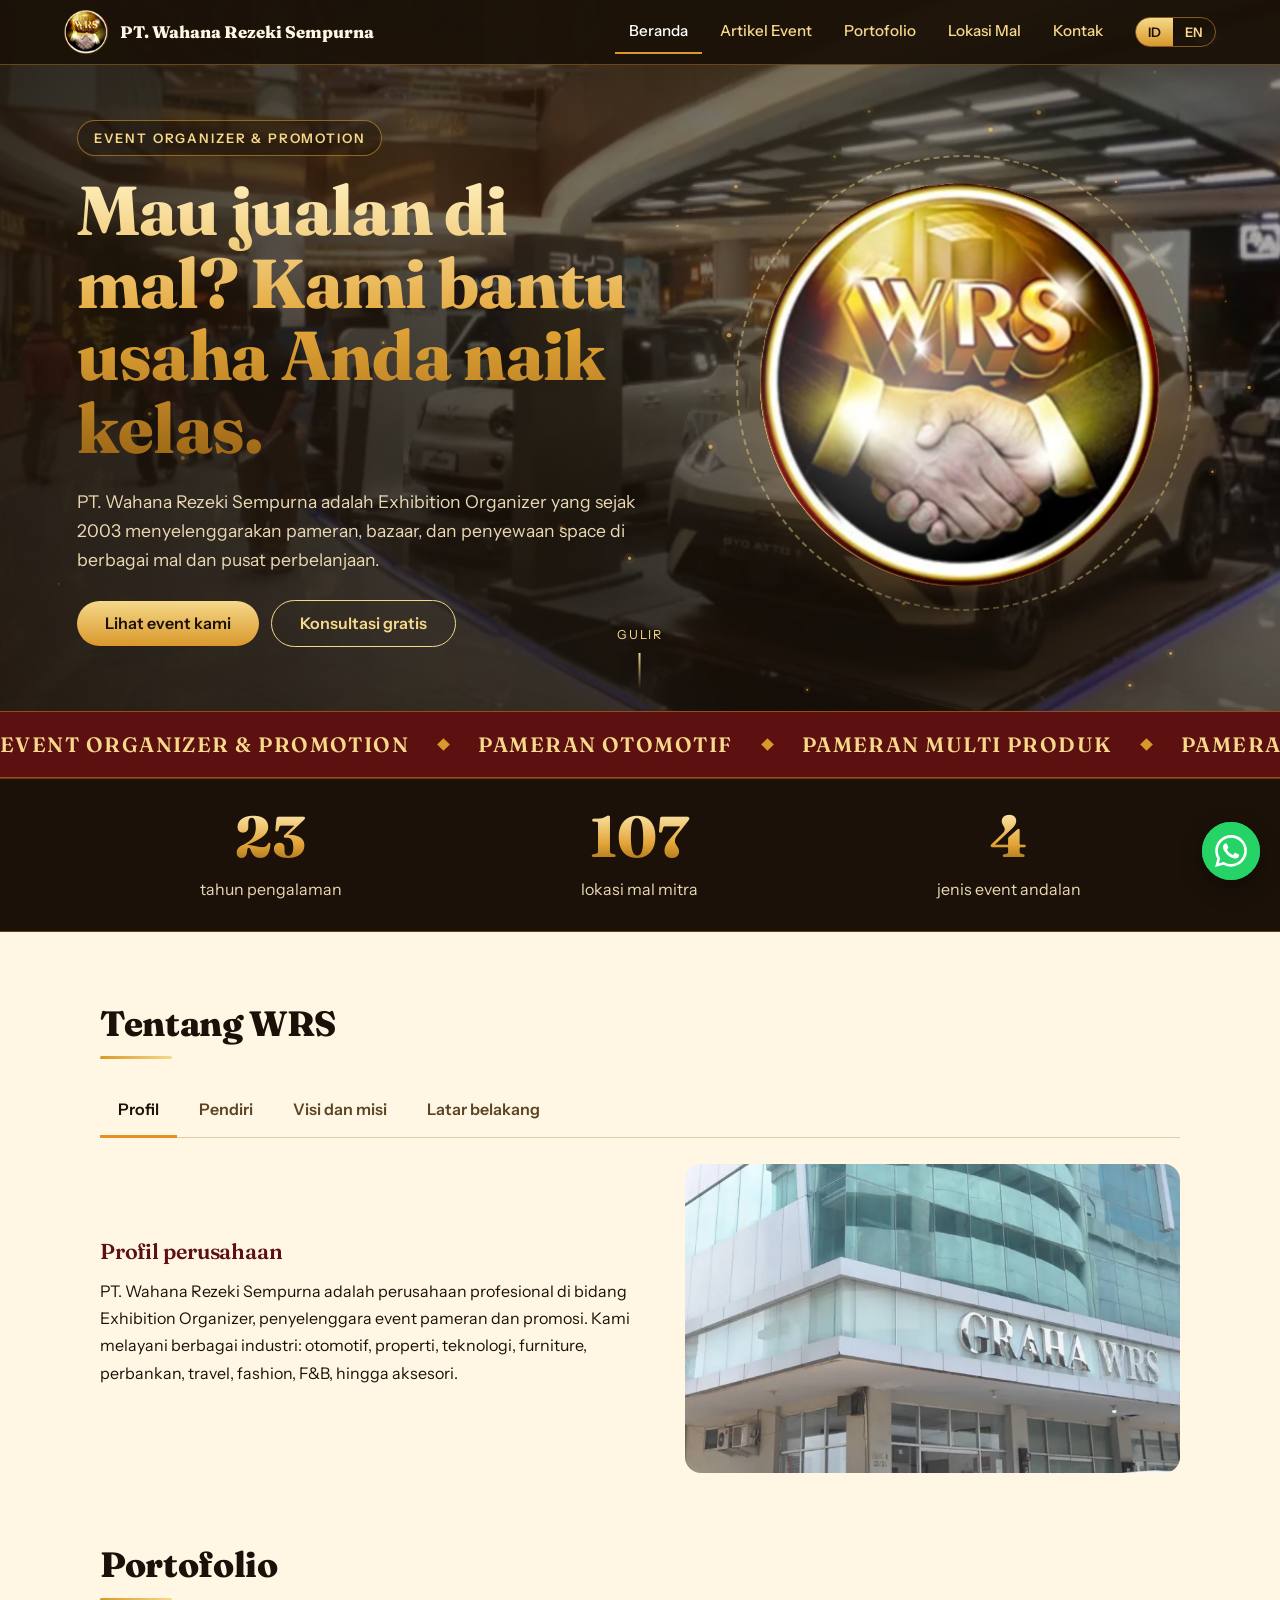
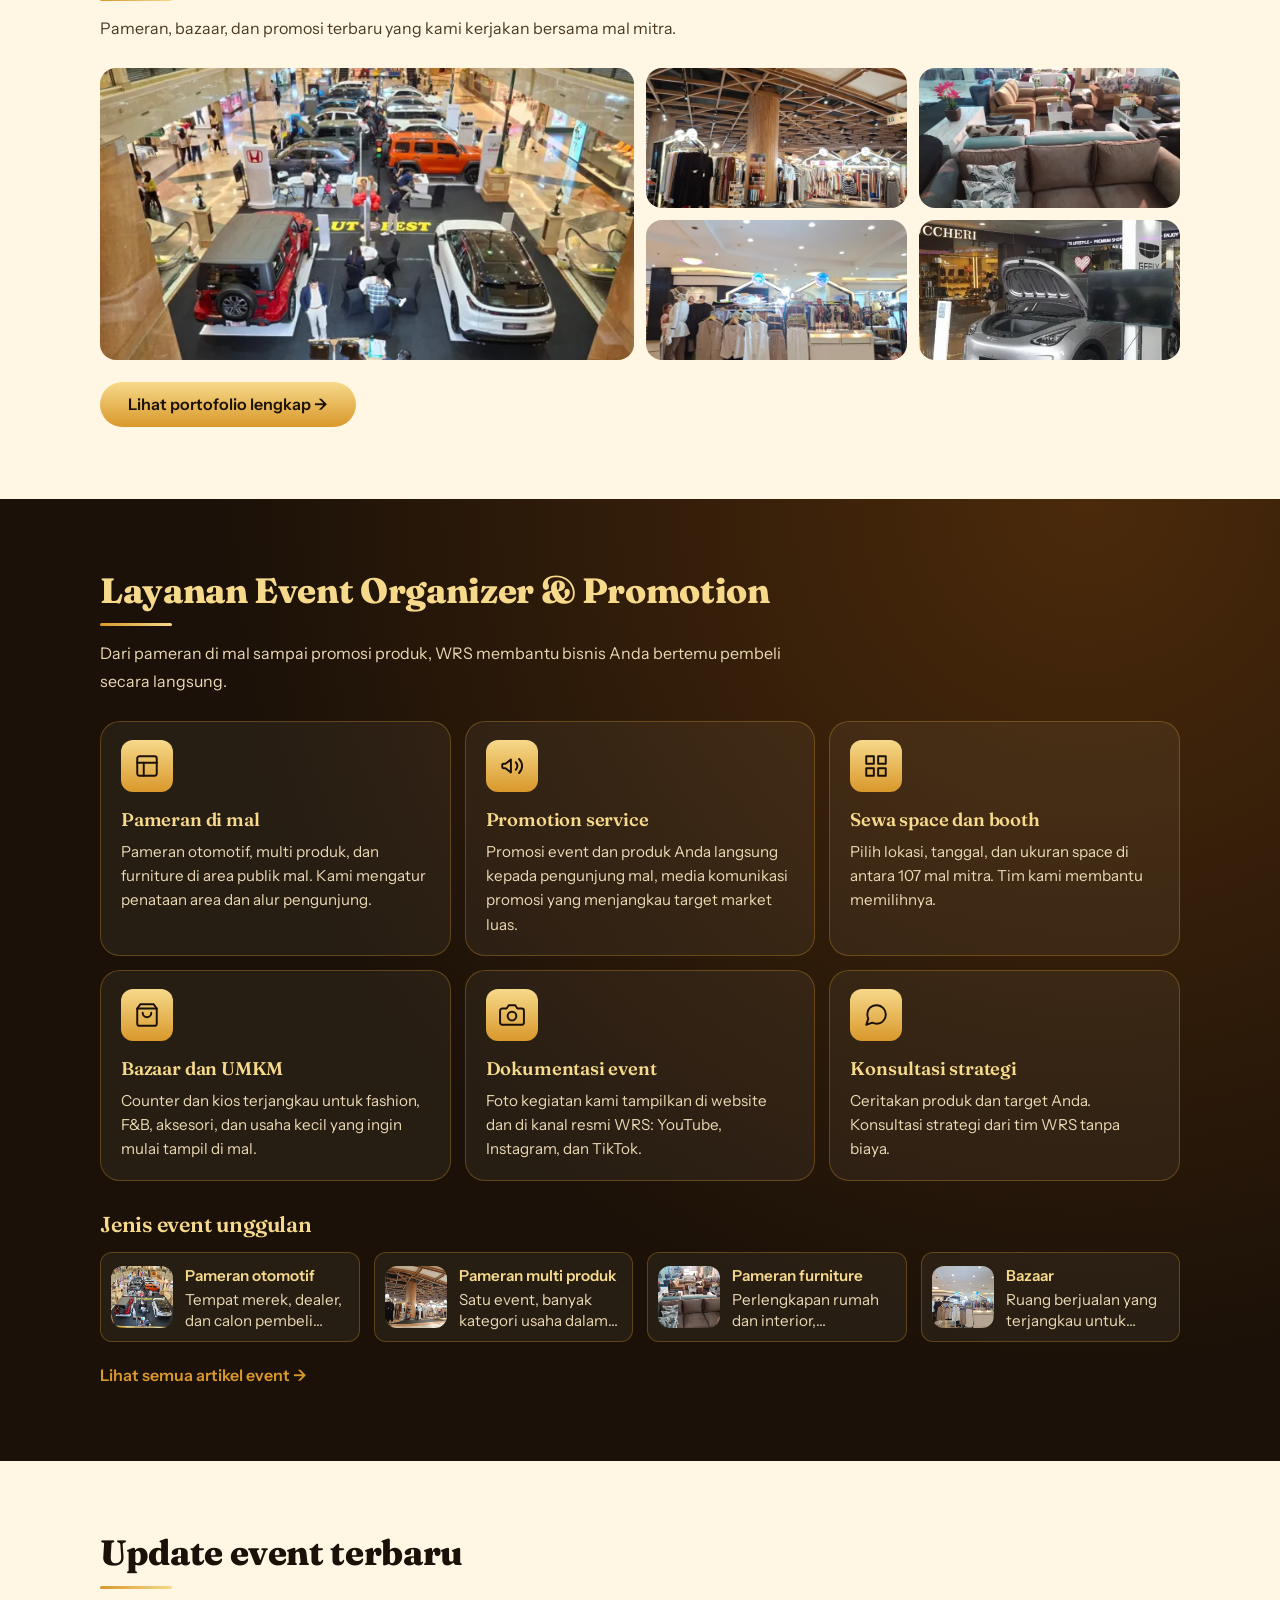
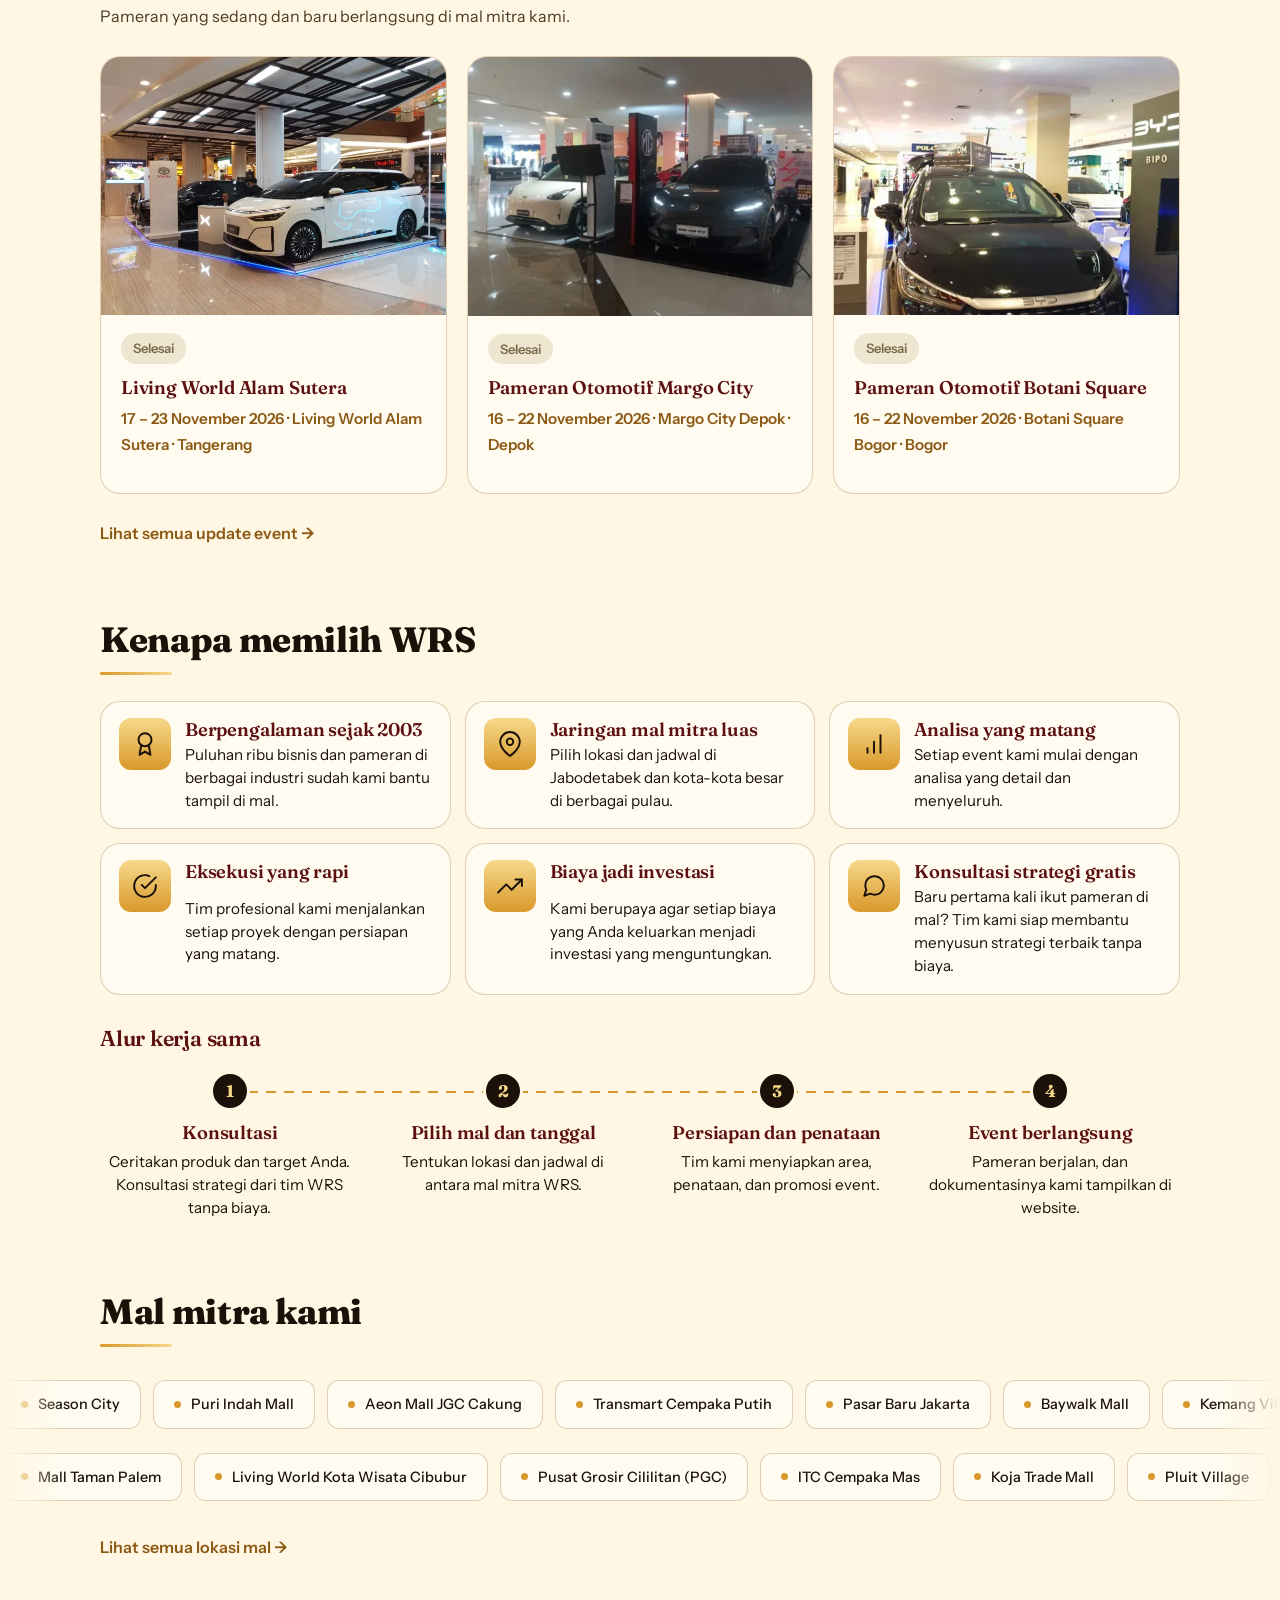
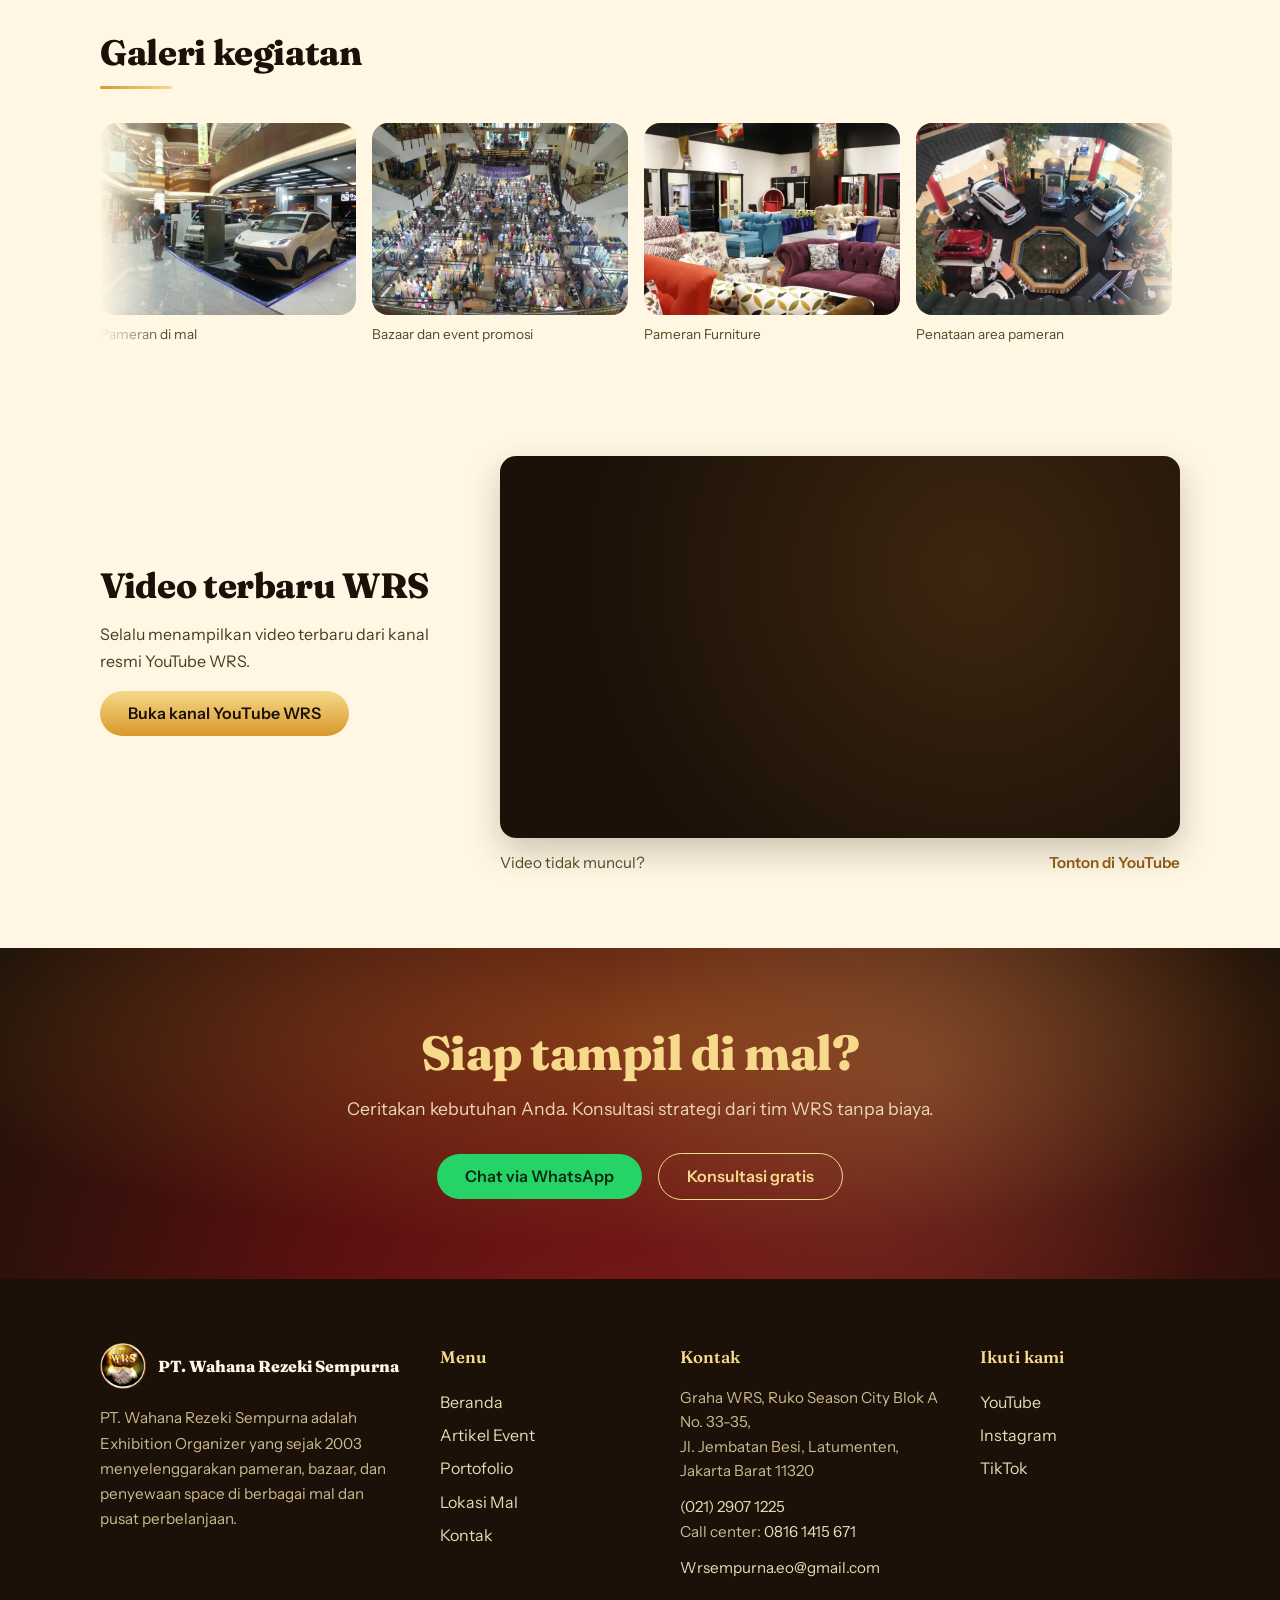
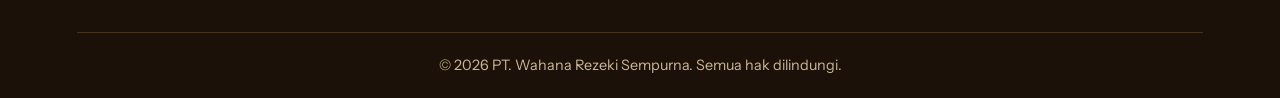
==== commit 9d659722: "Bangun ulang website otomatis" ====
--- a/docs/index.html
+++ b/docs/index.html
@@ -58,7 +58,7 @@
 <section class="sec"><div class="inner">
 <h2>Update event terbaru</h2>
 <p class="sub">Pameran yang sedang dan baru berlangsung di mal mitra kami.</p>
-<div class="upd-mini-grid" data-n="3"><a class="upd-mini" href="event.html#update-2026-11-16-margo-city-depok" data-mulai="2026-11-16" data-selesai="2026-11-22"><img class="upd-mini-foto" src="images/u-2026-11-16-margo-city-depok-01-k.webp" alt="Pameran Otomotif Margo City" loading="lazy"><span class="upd-mini-isi"><span class="badge st-jalan">Sedang berlangsung</span><h3>Pameran Otomotif Margo City</h3><p class="upd-mini-meta">16 – 22 November 2026 · Margo City Depok · Depok</p></span></a><a class="upd-mini" href="event.html#update-2026-11-16-botani-square-bogor" data-mulai="2026-11-16" data-selesai="2026-11-22"><img class="upd-mini-foto" src="images/u-2026-11-16-botani-square-bogor-01-k.webp" alt="Pameran Otomotif Botani Square" loading="lazy"><span class="upd-mini-isi"><span class="badge st-jalan">Sedang berlangsung</span><h3>Pameran Otomotif Botani Square</h3><p class="upd-mini-meta">16 – 22 November 2026 · Botani Square Bogor · Bogor</p></span></a><a class="upd-mini" href="event.html#update-2026-10-05-margo-city" data-mulai="2026-10-05" data-selesai="2026-10-11"><img class="upd-mini-foto" src="images/u-2026-10-05-margo-city-01-k.webp" alt="Pameran Otomotif Senayan City" loading="lazy"><span class="upd-mini-isi"><span class="badge st-selesai">Selesai</span><h3>Pameran Otomotif Senayan City</h3><p class="upd-mini-meta">5 – 11 Oktober 2026 · Senayan City · Jakarta Pusat</p></span></a></div>
+<div class="upd-mini-grid" data-n="3"><a class="upd-mini" href="event.html#update-2026-11-17-living-world-alam-sutera" data-mulai="2026-11-17" data-selesai="2026-11-23"><img class="upd-mini-foto" src="images/u-2026-11-17-living-world-alam-sutera-01-k.webp" alt="Living World Alam Sutera" loading="lazy"><span class="upd-mini-isi"><span class="badge st-jalan">Sedang berlangsung</span><h3>Living World Alam Sutera</h3><p class="upd-mini-meta">17 – 23 November 2026 · Living World Alam Sutera · Tangerang</p></span></a><a class="upd-mini" href="event.html#update-2026-11-16-margo-city-depok" data-mulai="2026-11-16" data-selesai="2026-11-22"><img class="upd-mini-foto" src="images/u-2026-11-16-margo-city-depok-01-k.webp" alt="Pameran Otomotif Margo City" loading="lazy"><span class="upd-mini-isi"><span class="badge st-jalan">Sedang berlangsung</span><h3>Pameran Otomotif Margo City</h3><p class="upd-mini-meta">16 – 22 November 2026 · Margo City Depok · Depok</p></span></a><a class="upd-mini" href="event.html#update-2026-11-16-botani-square-bogor" data-mulai="2026-11-16" data-selesai="2026-11-22"><img class="upd-mini-foto" src="images/u-2026-11-16-botani-square-bogor-01-k.webp" alt="Pameran Otomotif Botani Square" loading="lazy"><span class="upd-mini-isi"><span class="badge st-jalan">Sedang berlangsung</span><h3>Pameran Otomotif Botani Square</h3><p class="upd-mini-meta">16 – 22 November 2026 · Botani Square Bogor · Bogor</p></span></a></div>
 <a class="lihat-semua" href="event.html">Lihat semua update event →</a>
 </div></section>
 
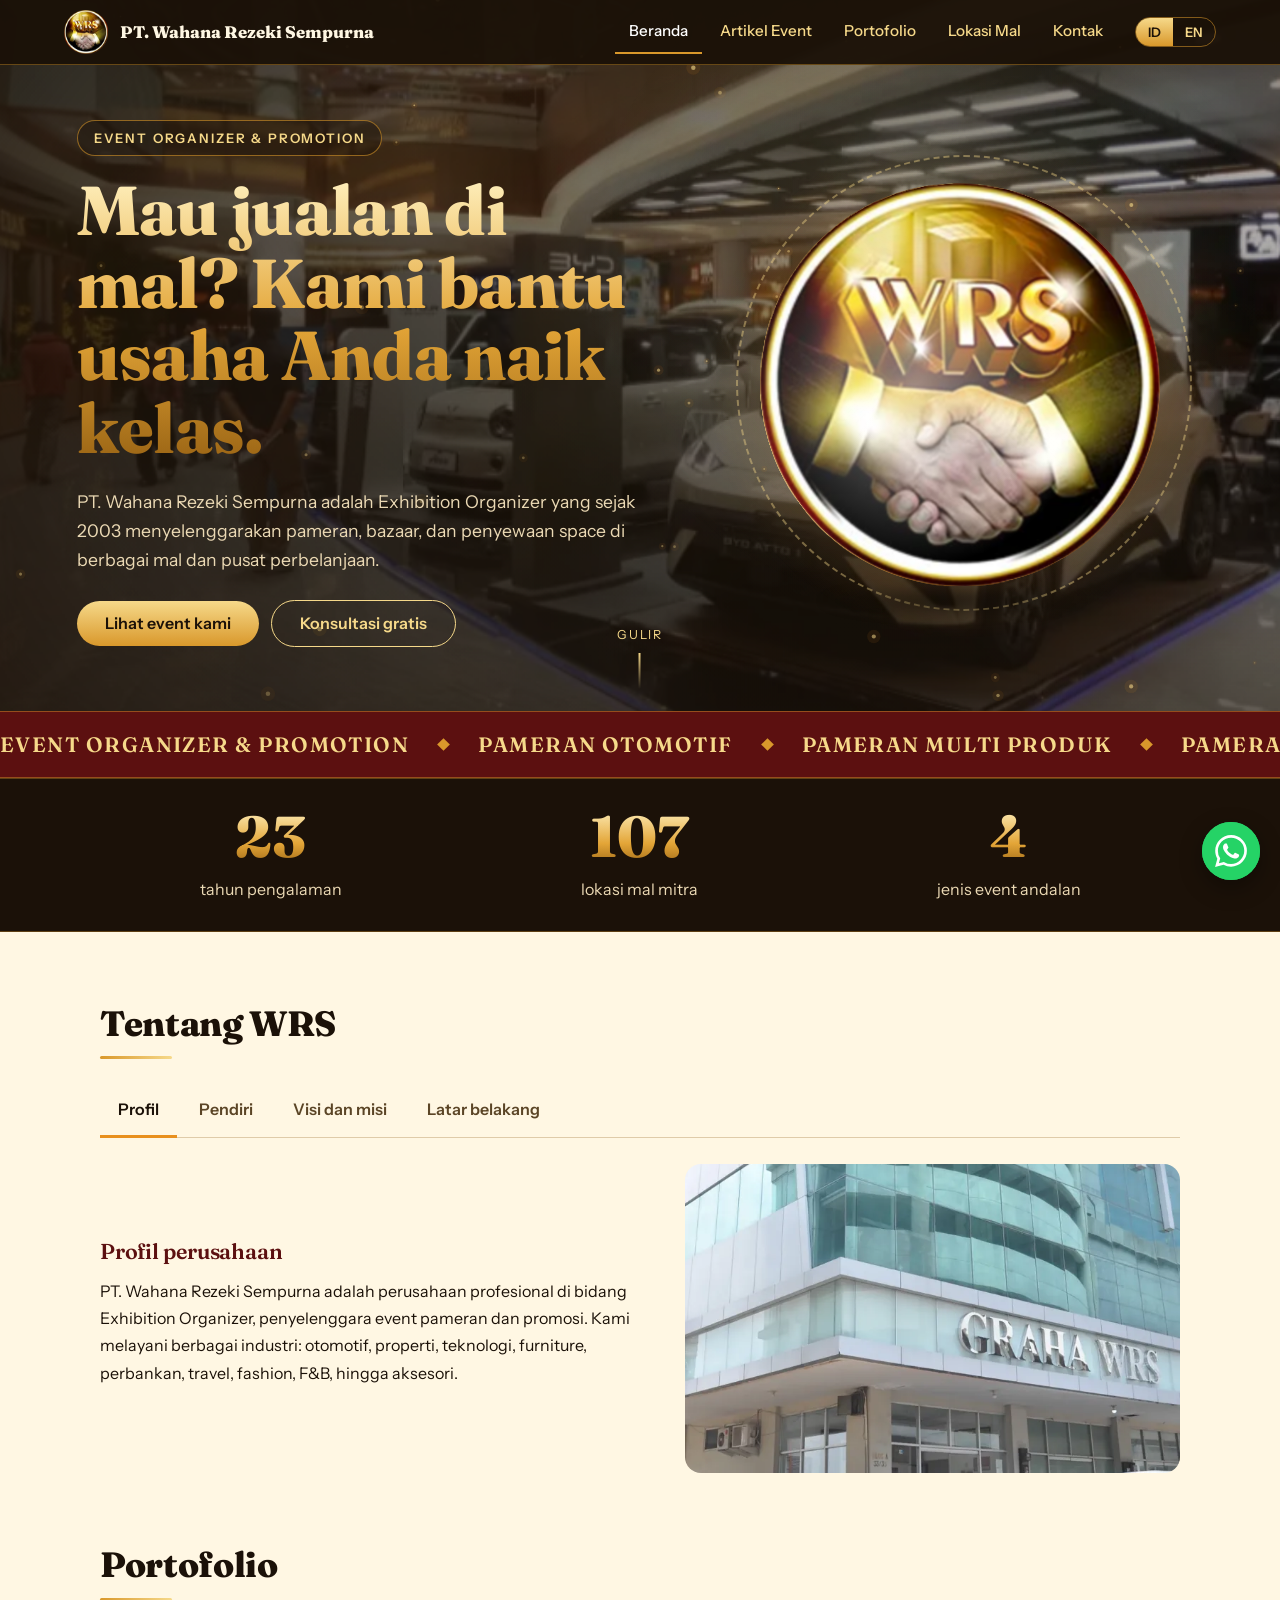
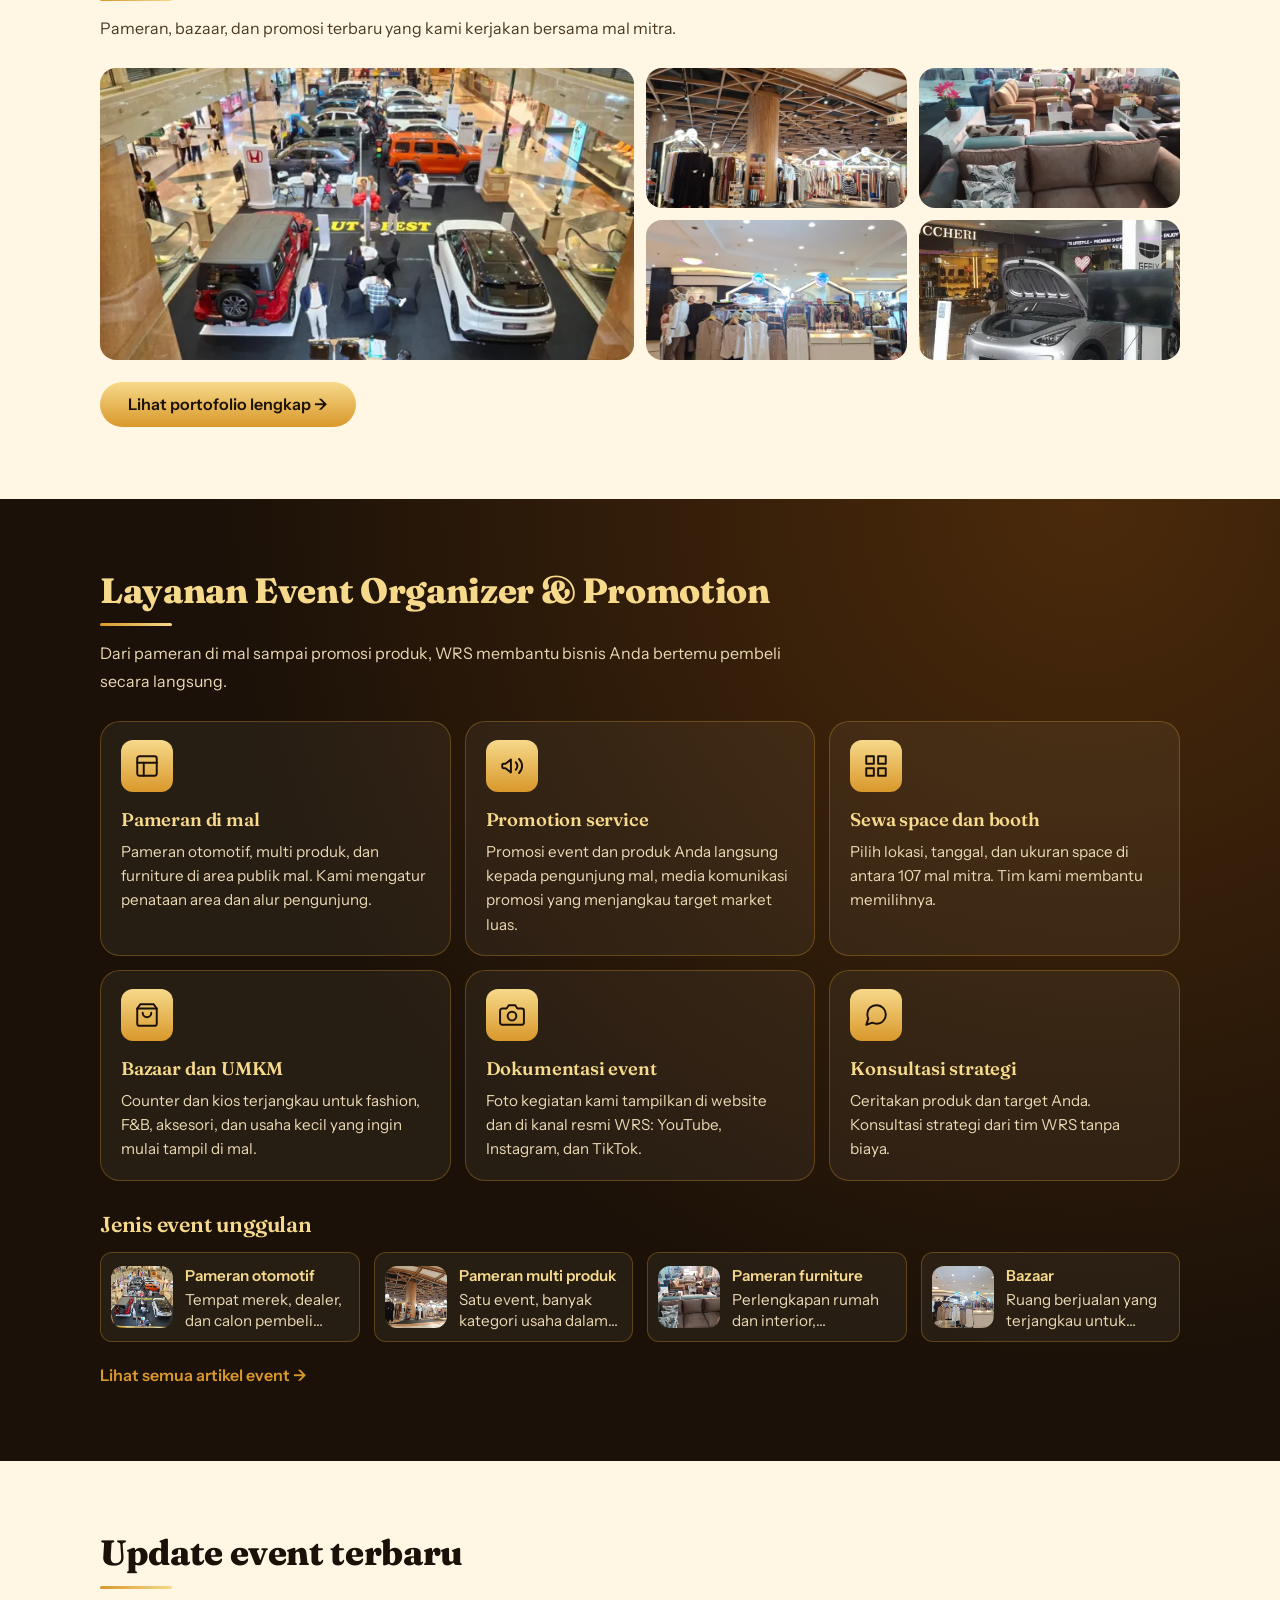
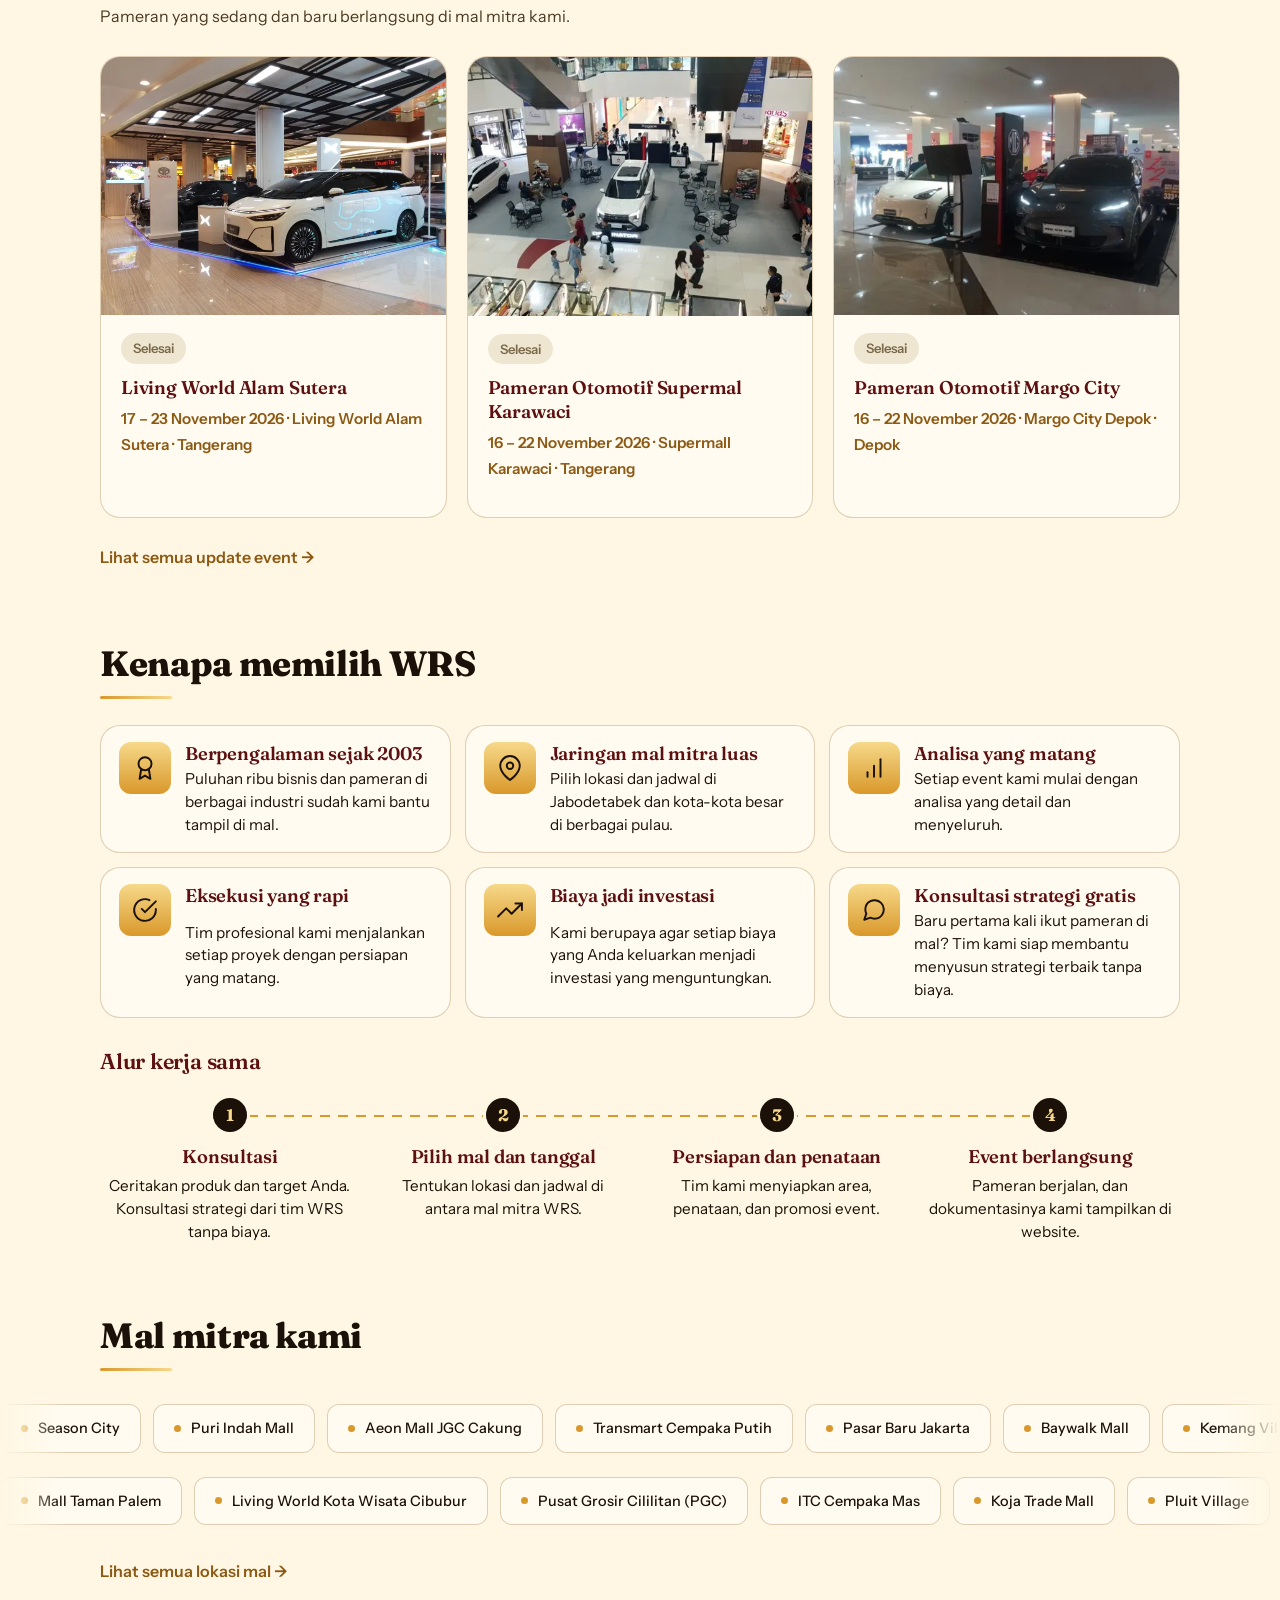
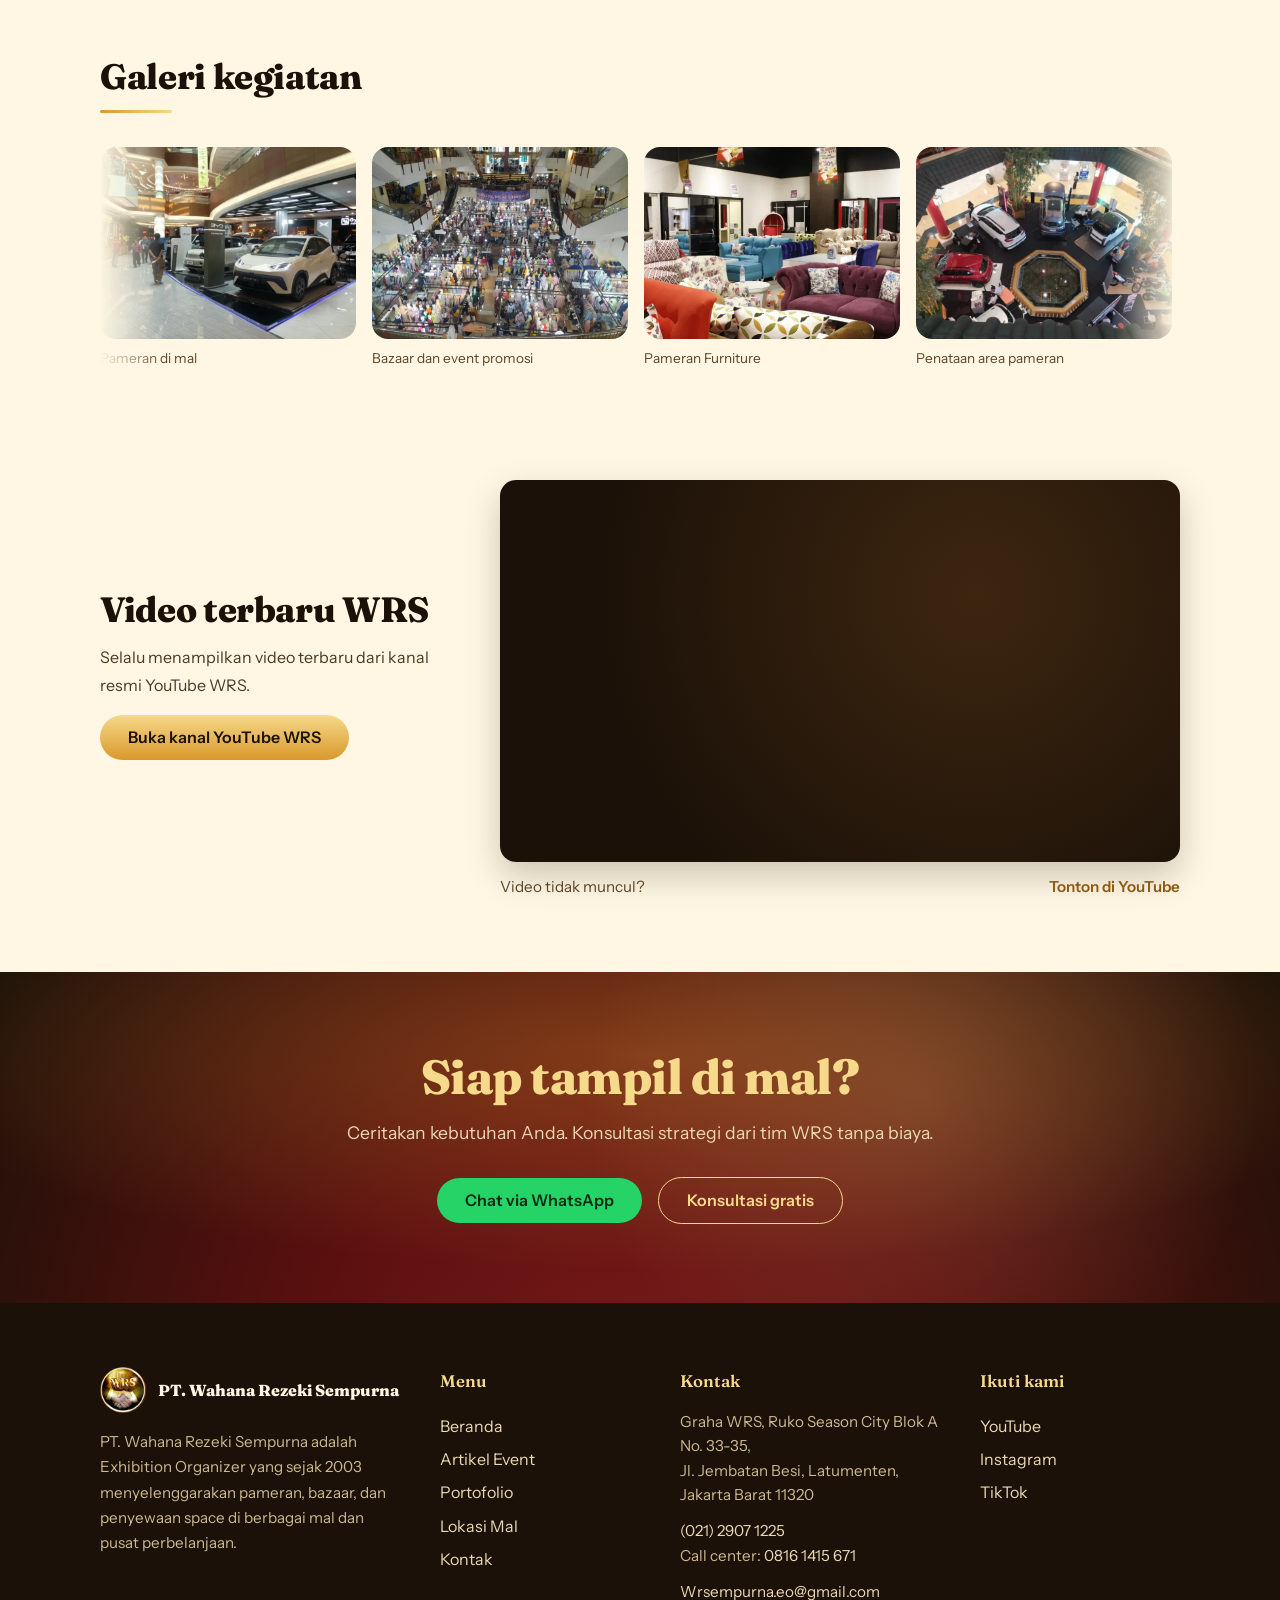
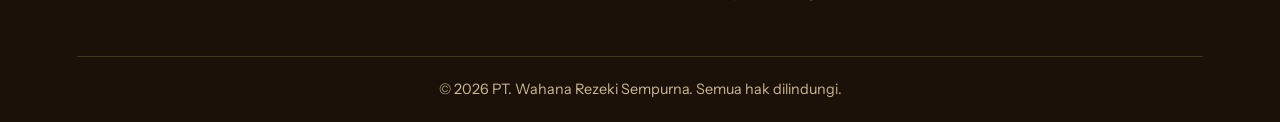
==== commit 0907676f: "Bangun ulang website otomatis" ====
--- a/docs/index.html
+++ b/docs/index.html
@@ -58,7 +58,7 @@
 <section class="sec"><div class="inner">
 <h2>Update event terbaru</h2>
 <p class="sub">Pameran yang sedang dan baru berlangsung di mal mitra kami.</p>
-<div class="upd-mini-grid" data-n="3"><a class="upd-mini" href="event.html#update-2026-11-17-living-world-alam-sutera" data-mulai="2026-11-17" data-selesai="2026-11-23"><img class="upd-mini-foto" src="images/u-2026-11-17-living-world-alam-sutera-01-k.webp" alt="Living World Alam Sutera" loading="lazy"><span class="upd-mini-isi"><span class="badge st-jalan">Sedang berlangsung</span><h3>Living World Alam Sutera</h3><p class="upd-mini-meta">17 – 23 November 2026 · Living World Alam Sutera · Tangerang</p></span></a><a class="upd-mini" href="event.html#update-2026-11-16-margo-city-depok" data-mulai="2026-11-16" data-selesai="2026-11-22"><img class="upd-mini-foto" src="images/u-2026-11-16-margo-city-depok-01-k.webp" alt="Pameran Otomotif Margo City" loading="lazy"><span class="upd-mini-isi"><span class="badge st-jalan">Sedang berlangsung</span><h3>Pameran Otomotif Margo City</h3><p class="upd-mini-meta">16 – 22 November 2026 · Margo City Depok · Depok</p></span></a><a class="upd-mini" href="event.html#update-2026-11-16-botani-square-bogor" data-mulai="2026-11-16" data-selesai="2026-11-22"><img class="upd-mini-foto" src="images/u-2026-11-16-botani-square-bogor-01-k.webp" alt="Pameran Otomotif Botani Square" loading="lazy"><span class="upd-mini-isi"><span class="badge st-jalan">Sedang berlangsung</span><h3>Pameran Otomotif Botani Square</h3><p class="upd-mini-meta">16 – 22 November 2026 · Botani Square Bogor · Bogor</p></span></a></div>
+<div class="upd-mini-grid" data-n="3"><a class="upd-mini" href="event.html#update-2026-11-17-living-world-alam-sutera" data-mulai="2026-11-17" data-selesai="2026-11-23"><img class="upd-mini-foto" src="images/u-2026-11-17-living-world-alam-sutera-01-k.webp" alt="Living World Alam Sutera" loading="lazy"><span class="upd-mini-isi"><span class="badge st-jalan">Sedang berlangsung</span><h3>Living World Alam Sutera</h3><p class="upd-mini-meta">17 – 23 November 2026 · Living World Alam Sutera · Tangerang</p></span></a><a class="upd-mini" href="event.html#update-2026-11-16-supermall-karawaci" data-mulai="2026-11-16" data-selesai="2026-11-22"><img class="upd-mini-foto" src="images/u-2026-11-16-supermall-karawaci-01-k.webp" alt="Pameran Otomotif Supermal Karawaci" loading="lazy"><span class="upd-mini-isi"><span class="badge st-jalan">Sedang berlangsung</span><h3>Pameran Otomotif Supermal Karawaci</h3><p class="upd-mini-meta">16 – 22 November 2026 · Supermall Karawaci · Tangerang</p></span></a><a class="upd-mini" href="event.html#update-2026-11-16-margo-city-depok" data-mulai="2026-11-16" data-selesai="2026-11-22"><img class="upd-mini-foto" src="images/u-2026-11-16-margo-city-depok-01-k.webp" alt="Pameran Otomotif Margo City" loading="lazy"><span class="upd-mini-isi"><span class="badge st-jalan">Sedang berlangsung</span><h3>Pameran Otomotif Margo City</h3><p class="upd-mini-meta">16 – 22 November 2026 · Margo City Depok · Depok</p></span></a></div>
 <a class="lihat-semua" href="event.html">Lihat semua update event →</a>
 </div></section>
 
